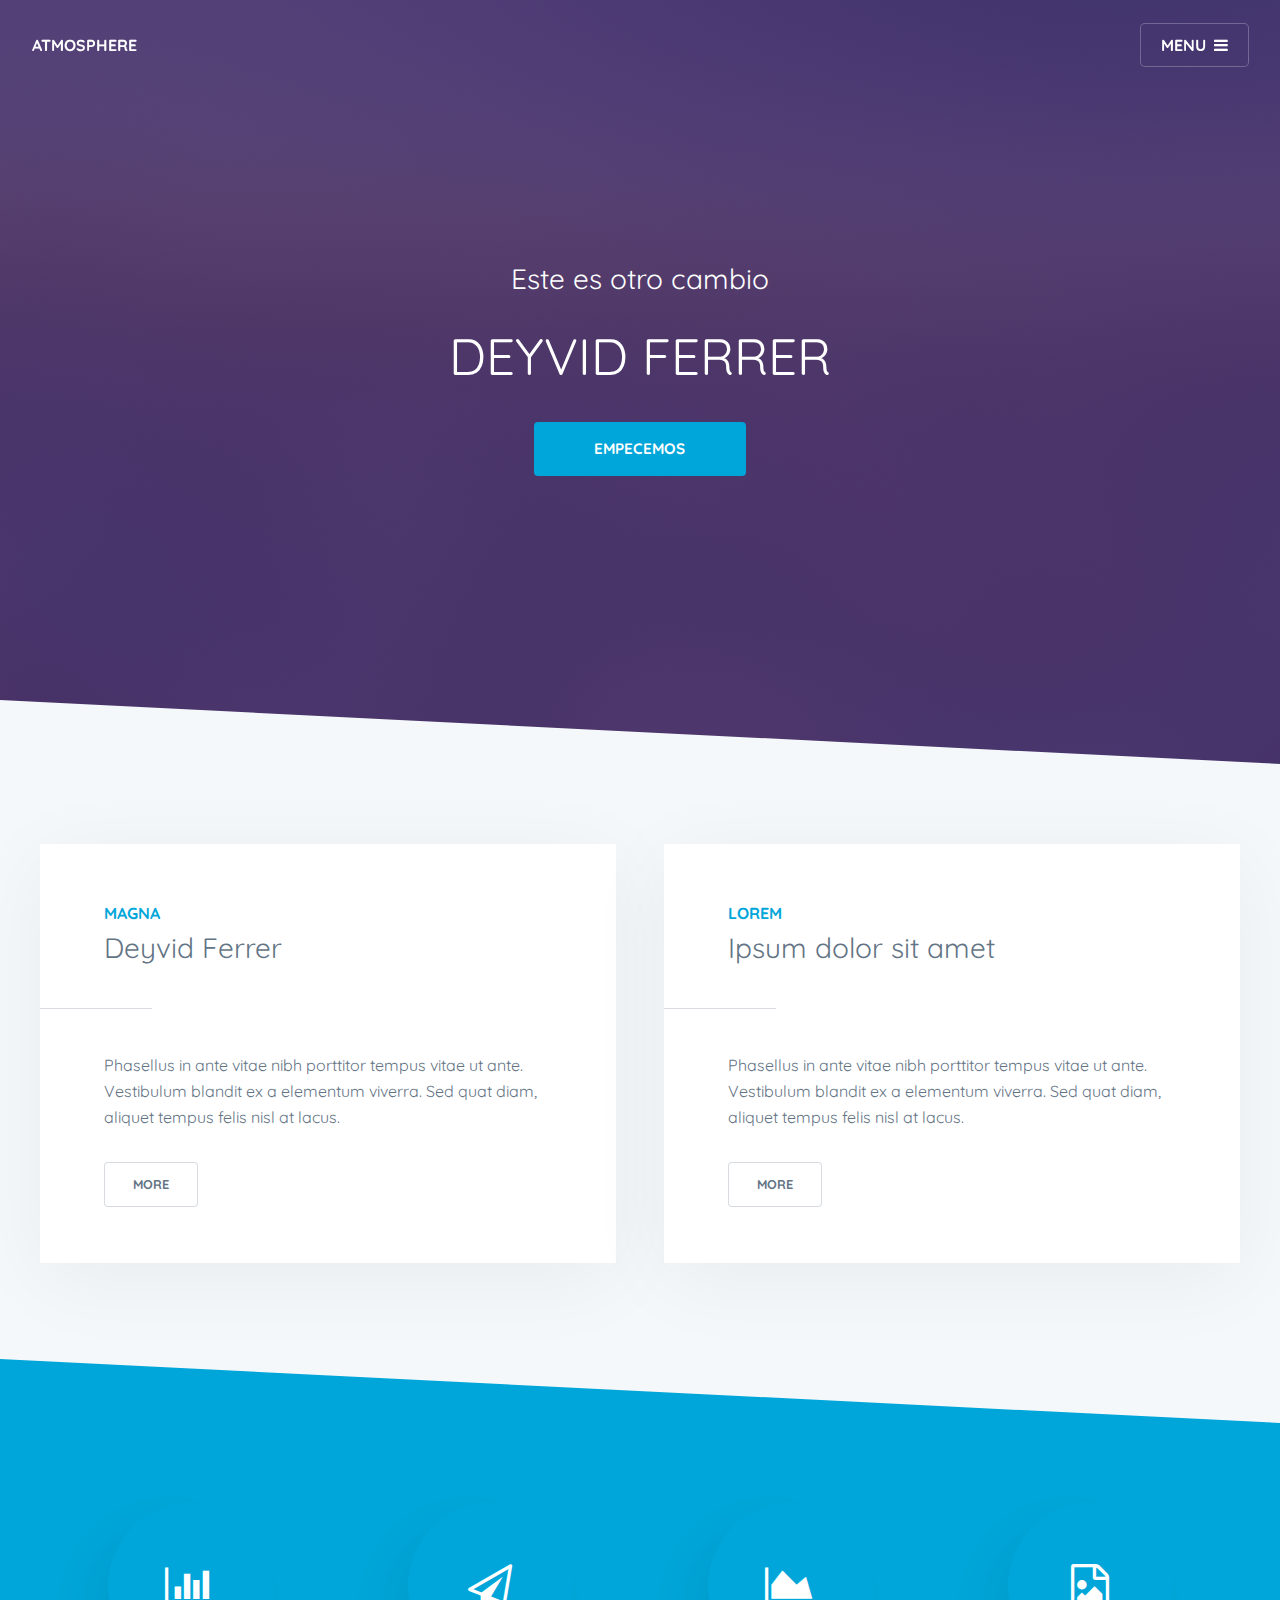
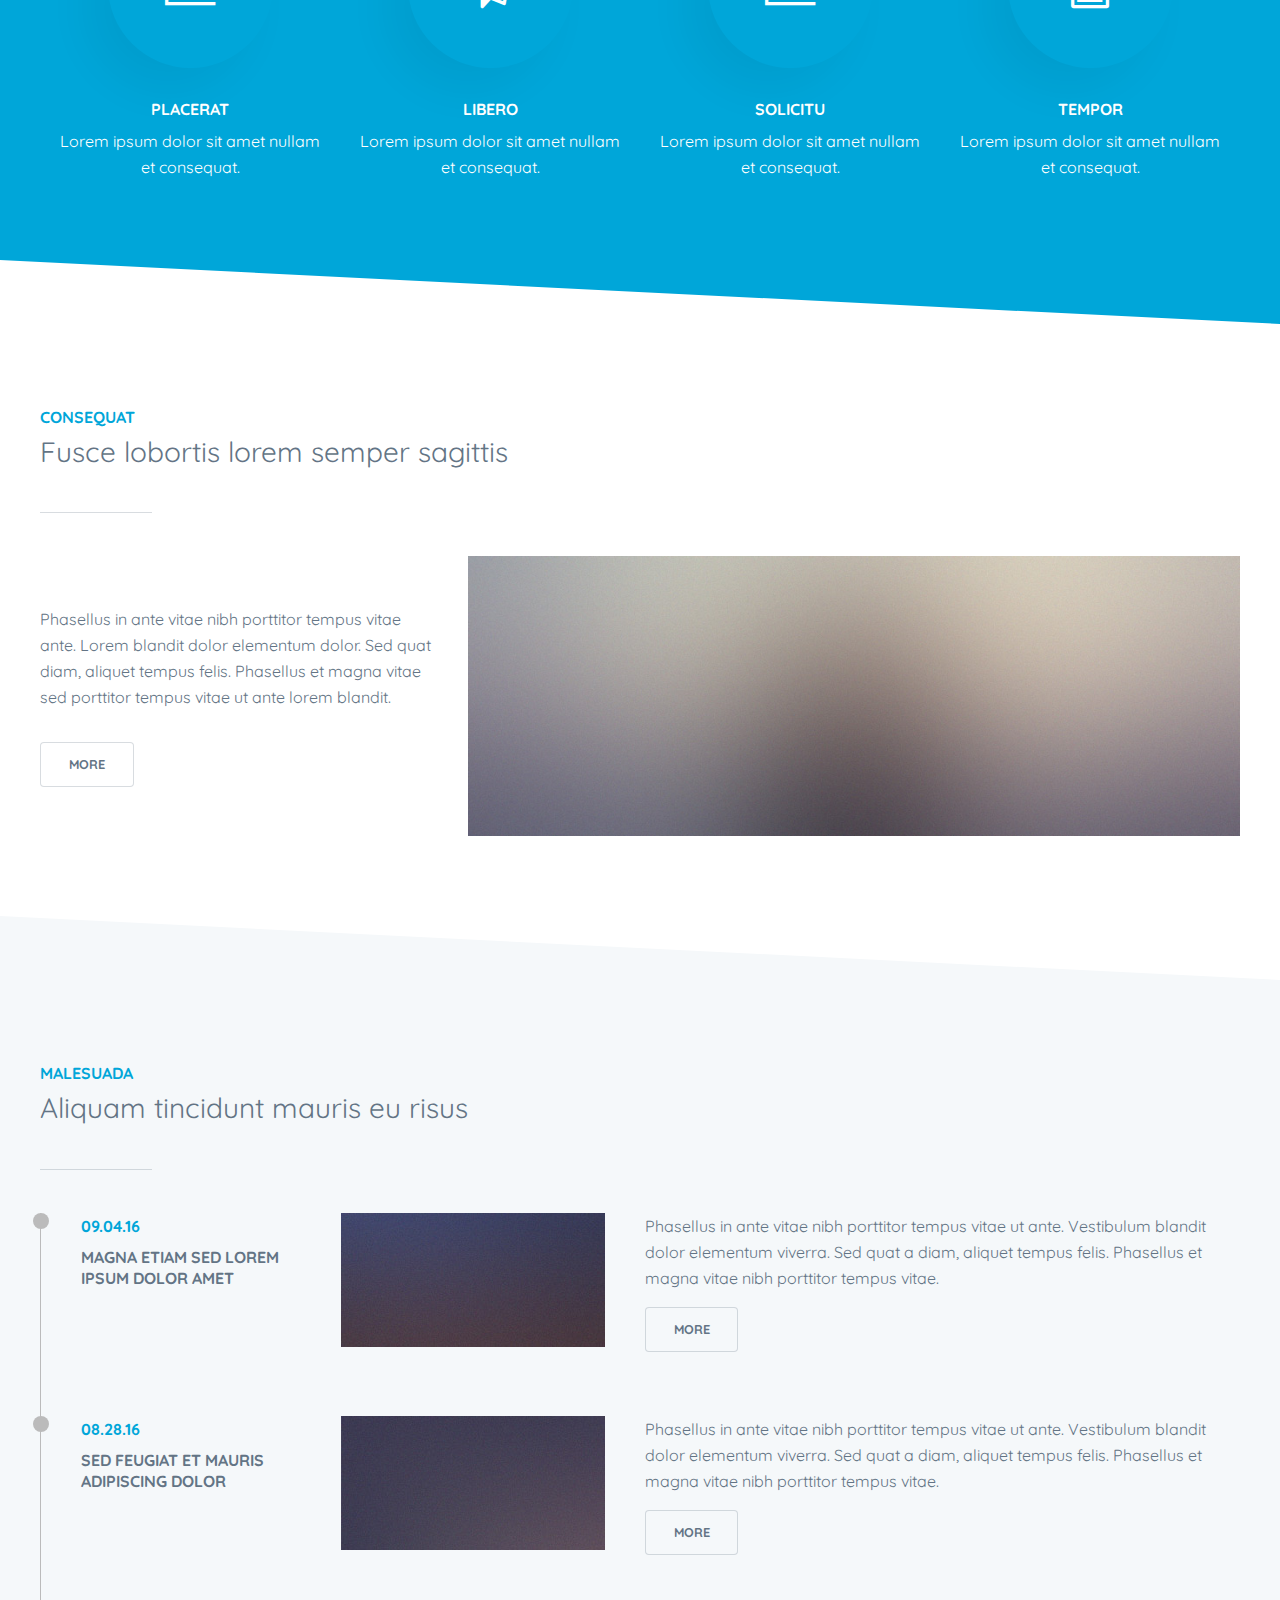
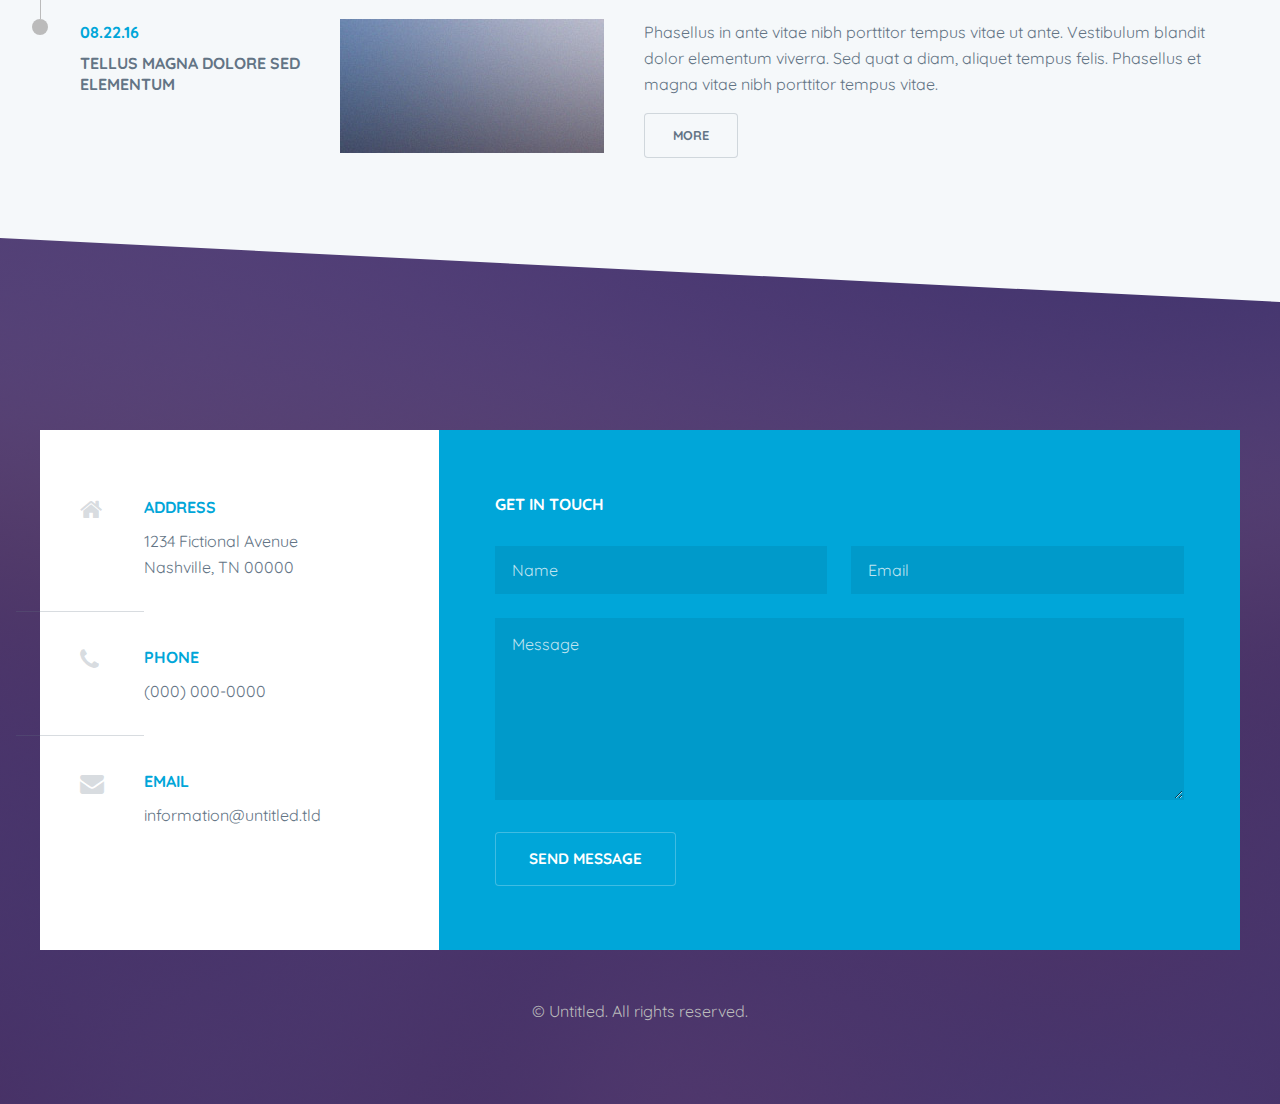
==== index.html @ 9d2b9083 "cambios en el index, en el banner principal" ====
<!DOCTYPE HTML>
<!--
	Atmosphere by Pixelarity
	pixelarity.com | hello@pixelarity.com
	License: pixelarity.com/license
-->
<html>
	<head>
		<title>Untitled</title>
		<meta charset="utf-8" />
		<meta name="viewport" content="width=device-width, initial-scale=1, user-scalable=no" />
		<link rel="stylesheet" href="assets/css/main.css" />
	</head>
	<body class="is-preload">

		<!-- Page wrapper -->
			<div id="page-wrapper">

				<!-- Header -->
					<header id="header" class="alt">
						<span class="logo"><a href="index.html">Atmosphere</a> <span></span></span>
						<a href="#menu">Menu</a>
					</header>

				<!-- Nav -->
					<nav id="menu">
						<div class="inner">
							<h2>Menu</h2>
							<ul class="links">
								<li><a href="index.html">Home</a></li>
								<li><a href="generic.html">Generic</a></li>
								<li><a href="elements.html">Elements</a></li>
								<li><a href="#">Log In</a></li>
								<li><a href="#">Sign Up</a></li>
							</ul>
							<a class="close">Close</a>
						</div>
					</nav>

				<!-- Banner -->
					<section id="banner">
						<div class="inner">
							<p>Este es otro cambio</p>
							<h1>Deyvid FERRER</h1>
							<ul class="actions special">
								<li><a href="#one" class="button large primary scrolly">Empecemos</a></li>
							</ul>
						</div>
					</section>

				<!-- One -->
					<section id="one" class="wrapper style2">
						<div class="inner">
							<section class="spotlights">
								<article>
									<header class="major">
										<p>Magna</p>
										<h2>Deyvid Ferrer</h2>
									</header>
									<p>Phasellus in ante vitae nibh porttitor tempus vitae ut ante. Vestibulum blandit ex a elementum viverra. Sed quat diam, aliquet tempus felis nisl at lacus.</p>
									<ul class="actions">
										<li><a href="#" class="button">More</a></li>
									</ul>
								</article>
								<article>
									<header class="major">
										<p>Lorem</p>
										<h2>Ipsum dolor sit amet</h2>
									</header>
									<p>Phasellus in ante vitae nibh porttitor tempus vitae ut ante. Vestibulum blandit ex a elementum viverra. Sed quat diam, aliquet tempus felis nisl at lacus.</p>
									<ul class="actions">
										<li><a href="#" class="button">More</a></li>
									</ul>
								</article>
							</section>
						</div>
					</section>

				<!-- Two -->
					<section id="two" class="wrapper style1 special">
						<div class="inner">
							<ul class="features">
								<li>
									<span class="icon major fa-bar-chart"></span>
									<h4>Placerat</h4>
									<p>Lorem ipsum dolor sit amet nullam et consequat.</p>
								</li>
								<li>
									<span class="icon major fa-paper-plane-o"></span>
									<h4>Libero</h4>
									<p>Lorem ipsum dolor sit amet nullam et consequat.</p>
								</li>
								<li>
									<span class="icon major fa-area-chart"></span>
									<h4>Solicitu</h4>
									<p>Lorem ipsum dolor sit amet nullam et consequat.</p>
								</li>
								<li>
									<span class="icon major fa-file-image-o"></span>
									<h4>Tempor</h4>
									<p>Lorem ipsum dolor sit amet nullam et consequat.</p>
								</li>
							</ul>
						</div>
					</section>

				<!-- Three -->
					<section id="three" class="wrapper">
						<div class="inner">
							<header class="major alt">
								<p>Consequat</p>
								<h2>Fusce lobortis lorem semper sagittis</h2>
							</header>
							<section class="posts">
								<article>
									<span class="image"><img src="images/pic01.jpg" alt=""></span>
									<div class="content">
										<p>Phasellus in ante vitae nibh porttitor tempus vitae ante. Lorem blandit dolor elementum dolor. Sed quat diam, aliquet tempus felis. Phasellus et magna vitae sed porttitor tempus vitae ut ante lorem blandit.</p>
										<ul class="actions">
											<li><a href="#" class="button">More</a></li>
										</ul>
									</div>
								</article>
							</section>
						</div>
					</section>

				<!-- Four -->
					<section id="four" class="wrapper style2 alt">
						<div class="inner">
							<header class="major">
								<p>Malesuada</p>
								<h2>Aliquam tincidunt mauris eu risus</h2>
							</header>
							<section class="timeline">
								<section>
									<header>
										<p>09.04.16</p>
										<h4>Magna etiam sed lorem ipsum dolor amet</h4>
									</header>
									<span class="image"><img src="images/pic02.jpg" alt=""></span>
									<div class="content">
										<p>Phasellus in ante vitae nibh porttitor tempus vitae ut ante. Vestibulum blandit dolor elementum viverra. Sed quat a diam, aliquet tempus felis. Phasellus et magna vitae nibh porttitor tempus vitae.</p>
										<ul class="actions">
											<li><a href="#" class="button">More</a></li>
										</ul>
									</div>
								</section>
								<section>
									<header>
										<p>08.28.16</p>
										<h4>Sed feugiat et mauris adipiscing dolor</h4>
									</header>
									<span class="image"><img src="images/pic03.jpg" alt=""></span>
									<div class="content">
										<p>Phasellus in ante vitae nibh porttitor tempus vitae ut ante. Vestibulum blandit dolor elementum viverra. Sed quat a diam, aliquet tempus felis. Phasellus et magna vitae nibh porttitor tempus vitae.</p>
										<ul class="actions">
											<li><a href="#" class="button">More</a></li>
										</ul>
									</div>
								</section>
								<section>
									<header>
										<p>08.22.16</p>
										<h4>Tellus magna dolore sed elementum</h4>
									</header>
									<span class="image"><img src="images/pic04.jpg" alt=""></span>
									<div class="content">
										<p>Phasellus in ante vitae nibh porttitor tempus vitae ut ante. Vestibulum blandit dolor elementum viverra. Sed quat a diam, aliquet tempus felis. Phasellus et magna vitae nibh porttitor tempus vitae.</p>
										<ul class="actions">
											<li><a href="#" class="button">More</a></li>
										</ul>
									</div>
								</section>
							</section>
						</div>
					</section>

				<!-- Footer -->
					<footer id="footer">
						<div class="inner">
							<ul class="contact">
								<li class="icon fa-home">
									<strong>Address</strong>
									1234 Fictional Avenue<br>Nashville, TN 00000
								</li>
								<li class="icon fa-phone">
									<strong>Phone</strong>
									(000) 000-0000
								</li>
								<li class="icon fa-envelope">
									<strong>Email</strong>
									information@untitled.tld
								</li>
							</ul>
							<form action="#" method="post">
								<h4>Get in touch</h4>
								<div class="fields">
									<div class="field half">
										<label for="name">Name</label>
										<input name="name" id="name" type="text" placeholder="Name">
									</div>
									<div class="field half">
										<label for="email">Email</label>
										<input name="email" id="email" type="email" placeholder="Email">
									</div>
									<div class="field">
										<label for="message">Message</label>
										<textarea name="message" id="message" rows="6" placeholder="Message"></textarea>
									</div>
								</div>
								<ul class="actions">
									<li><input value="Send Message" class="button large" type="submit"></li>
								</ul>
							</form>
						</div>
						<div class="copyright">
							&copy; Untitled. All rights reserved.
						</div>
					</footer>

			</div>

		<!-- Scripts -->
			<script src="assets/js/jquery.min.js"></script>
			<script src="assets/js/browser.min.js"></script>
			<script src="assets/js/breakpoints.min.js"></script>
			<script src="assets/js/util.js"></script>
			<script src="assets/js/jquery.scrollex.min.js"></script>
			<script src="assets/js/jquery.scrolly.min.js"></script>
			<script src="assets/js/main.js"></script>

	</body>
</html>
---- assets/css/main.css ----
@import url(font-awesome.min.css);
@import url("https://fonts.googleapis.com/css?family=Quicksand:400,700");

/*
	Atmosphere by Pixelarity
	pixelarity.com | hello@pixelarity.com
	License: pixelarity.com/license
*/

html, body, div, span, applet, object,
iframe, h1, h2, h3, h4, h5, h6, p, blockquote,
pre, a, abbr, acronym, address, big, cite,
code, del, dfn, em, img, ins, kbd, q, s, samp,
small, strike, strong, sub, sup, tt, var, b,
u, i, center, dl, dt, dd, ol, ul, li, fieldset,
form, label, legend, table, caption, tbody,
tfoot, thead, tr, th, td, article, aside,
canvas, details, embed, figure, figcaption,
footer, header, hgroup, menu, nav, output, ruby,
section, summary, time, mark, audio, video {
	margin: 0;
	padding: 0;
	border: 0;
	font-size: 100%;
	font: inherit;
	vertical-align: baseline;}

article, aside, details, figcaption, figure,
footer, header, hgroup, menu, nav, section {
	display: block;}

body {
	line-height: 1;
}

ol, ul {
	list-style: none;
}

blockquote, q {
	quotes: none;
}

	blockquote:before, blockquote:after, q:before, q:after {
		content: '';
		content: none;
	}

table {
	border-collapse: collapse;
	border-spacing: 0;
}

body {
	-webkit-text-size-adjust: none;
}

mark {
	background-color: transparent;
	color: inherit;
}

input::-moz-focus-inner {
	border: 0;
	padding: 0;
}

input, select, textarea {
	-moz-appearance: none;
	-webkit-appearance: none;
	-ms-appearance: none;
	appearance: none;
}

/* Basic */

	@-ms-viewport {
		width: device-width;
	}

	body {
		-ms-overflow-style: scrollbar;
	}

	@media screen and (max-width: 480px) {

		html, body {
			min-width: 320px;
		}

	}

	html {
		box-sizing: border-box;
	}

	*, *:before, *:after {
		box-sizing: inherit;
	}

	body {
		background: #fff;
	}

		body.is-preload *, body.is-preload *:before, body.is-preload *:after {
			-moz-animation: none !important;
			-webkit-animation: none !important;
			-ms-animation: none !important;
			animation: none !important;
			-moz-transition: none !important;
			-webkit-transition: none !important;
			-ms-transition: none !important;
			transition: none !important;
		}

/* Type */

	body {
		background-color: #fff;
		color: #637485;
	}

	body, input, select, textarea {
		font-family: "Quicksand", Helvetica, sans-serif;
		font-size: 14pt;
		font-weight: 400;
		line-height: 1.625;
	}

		@media screen and (max-width: 1680px) {

			body, input, select, textarea {
				font-size: 12pt;
			}

		}

		@media screen and (max-width: 1280px) {

			body, input, select, textarea {
				font-size: 12pt;
			}

		}

		@media screen and (max-width: 980px) {

			body, input, select, textarea {
				font-size: 12pt;
			}

		}

		@media screen and (max-width: 736px) {

			body, input, select, textarea {
				font-size: 12pt;
			}

		}

		@media screen and (max-width: 480px) {

			body, input, select, textarea {
				font-size: 12pt;
			}

		}

		@media screen and (max-width: 360px) {

			body, input, select, textarea {
				font-size: 11pt;
			}

		}

	a {
		text-decoration: underline;
	}

		a:hover {
			text-decoration: none;
		}

	strong, b {
		font-weight: 700;
	}

	em, i {
		font-style: italic;
	}

	p {
		margin: 0 0 2em 0;
	}

	h1, h2, h3, h4, h5, h6 {
		line-height: 1.3;
		margin: 0 0 1em 0;
	}

		h1 a, h2 a, h3 a, h4 a, h5 a, h6 a {
			color: inherit;
			text-decoration: none;
		}

	h1 {
		font-size: 2em;
	}

	h2 {
		font-size: 1.75em;
	}

	h3 {
		font-size: 1.35em;
	}

	h4 {
		font-size: 1em;
	}

	h5 {
		font-size: 0.9em;
	}

	h6 {
		font-size: 0.7em;
	}

	sub {
		font-size: 0.8em;
		position: relative;
		top: 0.5em;
	}

	sup {
		font-size: 0.8em;
		position: relative;
		top: -0.5em;
	}

	blockquote {
		border-left: solid 4px;
		font-style: italic;
		margin: 0 0 2em 0;
		padding: 0.5em 0 0.5em 2em;
	}

	code {
		border-radius: 4px;
		border: solid 1px;
		font-family: "Courier New", monospace;
		font-size: 0.9em;
		margin: 0 0.25em;
		padding: 0.25em 0.65em;
	}

	pre {
		-webkit-overflow-scrolling: touch;
		font-family: "Courier New", monospace;
		font-size: 0.9em;
		margin: 0 0 2em 0;
	}

		pre code {
			display: block;
			line-height: 1.75;
			padding: 1em 1.5em;
			overflow-x: auto;
		}

	hr {
		border: 0;
		border-bottom: solid 1px;
		margin: 2em 0;
	}

		hr.major {
			margin: 3em 0;
		}

	.align-left {
		text-align: left;
	}

	.align-center {
		text-align: center;
	}

	.align-right {
		text-align: right;
	}

	@media screen and (max-width: 736px) {

		h1 {
			font-size: 1.75em;
		}

		h2 {
			font-size: 1.5em;
		}

		h3 {
			font-size: 1.25em;
		}

	}

	input, select, textarea {
		color: #637485;
	}

	a {
		color: #00a6d9;
	}

	strong, b {
		color: #637485;
	}

	h1, h2, h3, h4, h5, h6 {
		color: #637485;
	}

	blockquote {
		border-left-color: rgba(99, 116, 133, 0.25);
	}

	code {
		background: rgba(99, 116, 133, 0.075);
		border-color: rgba(99, 116, 133, 0.25);
	}

	hr {
		border-bottom-color: rgba(99, 116, 133, 0.25);
	}

/* Row */

	.row {
		display: flex;
		flex-wrap: wrap;
		box-sizing: border-box;
		align-items: stretch;
	}

		.row > * {
			box-sizing: border-box;
		}

		.row.gtr-uniform > * > :last-child {
			margin-bottom: 0;
		}

		.row.aln-left {
			justify-content: flex-start;
		}

		.row.aln-center {
			justify-content: center;
		}

		.row.aln-right {
			justify-content: flex-end;
		}

		.row.aln-top {
			align-items: flex-start;
		}

		.row.aln-middle {
			align-items: center;
		}

		.row.aln-bottom {
			align-items: flex-end;
		}

		.row > .imp {
			order: -1;
		}

		.row > .col-1 {
			width: 8.3333333333%;
		}

		.row > .off-1 {
			margin-left: 8.3333333333%;
		}

		.row > .col-2 {
			width: 16.6666666667%;
		}

		.row > .off-2 {
			margin-left: 16.6666666667%;
		}

		.row > .col-3 {
			width: 25%;
		}

		.row > .off-3 {
			margin-left: 25%;
		}

		.row > .col-4 {
			width: 33.3333333333%;
		}

		.row > .off-4 {
			margin-left: 33.3333333333%;
		}

		.row > .col-5 {
			width: 41.6666666667%;
		}

		.row > .off-5 {
			margin-left: 41.6666666667%;
		}

		.row > .col-6 {
			width: 50%;
		}

		.row > .off-6 {
			margin-left: 50%;
		}

		.row > .col-7 {
			width: 58.3333333333%;
		}

		.row > .off-7 {
			margin-left: 58.3333333333%;
		}

		.row > .col-8 {
			width: 66.6666666667%;
		}

		.row > .off-8 {
			margin-left: 66.6666666667%;
		}

		.row > .col-9 {
			width: 75%;
		}

		.row > .off-9 {
			margin-left: 75%;
		}

		.row > .col-10 {
			width: 83.3333333333%;
		}

		.row > .off-10 {
			margin-left: 83.3333333333%;
		}

		.row > .col-11 {
			width: 91.6666666667%;
		}

		.row > .off-11 {
			margin-left: 91.6666666667%;
		}

		.row > .col-12 {
			width: 100%;
		}

		.row > .off-12 {
			margin-left: 100%;
		}

		.row.gtr-0 {
			margin-top: 0;
			margin-left: 0em;
		}

			.row.gtr-0 > * {
				padding: 0 0 0 0em;
			}

			.row.gtr-0.gtr-uniform {
				margin-top: 0em;
			}

				.row.gtr-0.gtr-uniform > * {
					padding-top: 0em;
				}

		.row.gtr-25 {
			margin-top: 0;
			margin-left: -0.5em;
		}

			.row.gtr-25 > * {
				padding: 0 0 0 0.5em;
			}

			.row.gtr-25.gtr-uniform {
				margin-top: -0.5em;
			}

				.row.gtr-25.gtr-uniform > * {
					padding-top: 0.5em;
				}

		.row.gtr-50 {
			margin-top: 0;
			margin-left: -1em;
		}

			.row.gtr-50 > * {
				padding: 0 0 0 1em;
			}

			.row.gtr-50.gtr-uniform {
				margin-top: -1em;
			}

				.row.gtr-50.gtr-uniform > * {
					padding-top: 1em;
				}

		.row {
			margin-top: 0;
			margin-left: -2em;
		}

			.row > * {
				padding: 0 0 0 2em;
			}

			.row.gtr-uniform {
				margin-top: -2em;
			}

				.row.gtr-uniform > * {
					padding-top: 2em;
				}

		.row.gtr-150 {
			margin-top: 0;
			margin-left: -3em;
		}

			.row.gtr-150 > * {
				padding: 0 0 0 3em;
			}

			.row.gtr-150.gtr-uniform {
				margin-top: -3em;
			}

				.row.gtr-150.gtr-uniform > * {
					padding-top: 3em;
				}

		.row.gtr-200 {
			margin-top: 0;
			margin-left: -4em;
		}

			.row.gtr-200 > * {
				padding: 0 0 0 4em;
			}

			.row.gtr-200.gtr-uniform {
				margin-top: -4em;
			}

				.row.gtr-200.gtr-uniform > * {
					padding-top: 4em;
				}

		@media screen and (max-width: 1680px) {

			.row {
				display: flex;
				flex-wrap: wrap;
				box-sizing: border-box;
				align-items: stretch;
			}

				.row > * {
					box-sizing: border-box;
				}

				.row.gtr-uniform > * > :last-child {
					margin-bottom: 0;
				}

				.row.aln-left {
					justify-content: flex-start;
				}

				.row.aln-center {
					justify-content: center;
				}

				.row.aln-right {
					justify-content: flex-end;
				}

				.row.aln-top {
					align-items: flex-start;
				}

				.row.aln-middle {
					align-items: center;
				}

				.row.aln-bottom {
					align-items: flex-end;
				}

				.row > .imp-xlarge {
					order: -1;
				}

				.row > .col-1-xlarge {
					width: 8.3333333333%;
				}

				.row > .off-1-xlarge {
					margin-left: 8.3333333333%;
				}

				.row > .col-2-xlarge {
					width: 16.6666666667%;
				}

				.row > .off-2-xlarge {
					margin-left: 16.6666666667%;
				}

				.row > .col-3-xlarge {
					width: 25%;
				}

				.row > .off-3-xlarge {
					margin-left: 25%;
				}

				.row > .col-4-xlarge {
					width: 33.3333333333%;
				}

				.row > .off-4-xlarge {
					margin-left: 33.3333333333%;
				}

				.row > .col-5-xlarge {
					width: 41.6666666667%;
				}

				.row > .off-5-xlarge {
					margin-left: 41.6666666667%;
				}

				.row > .col-6-xlarge {
					width: 50%;
				}

				.row > .off-6-xlarge {
					margin-left: 50%;
				}

				.row > .col-7-xlarge {
					width: 58.3333333333%;
				}

				.row > .off-7-xlarge {
					margin-left: 58.3333333333%;
				}

				.row > .col-8-xlarge {
					width: 66.6666666667%;
				}

				.row > .off-8-xlarge {
					margin-left: 66.6666666667%;
				}

				.row > .col-9-xlarge {
					width: 75%;
				}

				.row > .off-9-xlarge {
					margin-left: 75%;
				}

				.row > .col-10-xlarge {
					width: 83.3333333333%;
				}

				.row > .off-10-xlarge {
					margin-left: 83.3333333333%;
				}

				.row > .col-11-xlarge {
					width: 91.6666666667%;
				}

				.row > .off-11-xlarge {
					margin-left: 91.6666666667%;
				}

				.row > .col-12-xlarge {
					width: 100%;
				}

				.row > .off-12-xlarge {
					margin-left: 100%;
				}

				.row.gtr-0 {
					margin-top: 0;
					margin-left: 0em;
				}

					.row.gtr-0 > * {
						padding: 0 0 0 0em;
					}

					.row.gtr-0.gtr-uniform {
						margin-top: 0em;
					}

						.row.gtr-0.gtr-uniform > * {
							padding-top: 0em;
						}

				.row.gtr-25 {
					margin-top: 0;
					margin-left: -0.5em;
				}

					.row.gtr-25 > * {
						padding: 0 0 0 0.5em;
					}

					.row.gtr-25.gtr-uniform {
						margin-top: -0.5em;
					}

						.row.gtr-25.gtr-uniform > * {
							padding-top: 0.5em;
						}

				.row.gtr-50 {
					margin-top: 0;
					margin-left: -1em;
				}

					.row.gtr-50 > * {
						padding: 0 0 0 1em;
					}

					.row.gtr-50.gtr-uniform {
						margin-top: -1em;
					}

						.row.gtr-50.gtr-uniform > * {
							padding-top: 1em;
						}

				.row {
					margin-top: 0;
					margin-left: -2em;
				}

					.row > * {
						padding: 0 0 0 2em;
					}

					.row.gtr-uniform {
						margin-top: -2em;
					}

						.row.gtr-uniform > * {
							padding-top: 2em;
						}

				.row.gtr-150 {
					margin-top: 0;
					margin-left: -3em;
				}

					.row.gtr-150 > * {
						padding: 0 0 0 3em;
					}

					.row.gtr-150.gtr-uniform {
						margin-top: -3em;
					}

						.row.gtr-150.gtr-uniform > * {
							padding-top: 3em;
						}

				.row.gtr-200 {
					margin-top: 0;
					margin-left: -4em;
				}

					.row.gtr-200 > * {
						padding: 0 0 0 4em;
					}

					.row.gtr-200.gtr-uniform {
						margin-top: -4em;
					}

						.row.gtr-200.gtr-uniform > * {
							padding-top: 4em;
						}

		}

		@media screen and (max-width: 1280px) {

			.row {
				display: flex;
				flex-wrap: wrap;
				box-sizing: border-box;
				align-items: stretch;
			}

				.row > * {
					box-sizing: border-box;
				}

				.row.gtr-uniform > * > :last-child {
					margin-bottom: 0;
				}

				.row.aln-left {
					justify-content: flex-start;
				}

				.row.aln-center {
					justify-content: center;
				}

				.row.aln-right {
					justify-content: flex-end;
				}

				.row.aln-top {
					align-items: flex-start;
				}

				.row.aln-middle {
					align-items: center;
				}

				.row.aln-bottom {
					align-items: flex-end;
				}

				.row > .imp-large {
					order: -1;
				}

				.row > .col-1-large {
					width: 8.3333333333%;
				}

				.row > .off-1-large {
					margin-left: 8.3333333333%;
				}

				.row > .col-2-large {
					width: 16.6666666667%;
				}

				.row > .off-2-large {
					margin-left: 16.6666666667%;
				}

				.row > .col-3-large {
					width: 25%;
				}

				.row > .off-3-large {
					margin-left: 25%;
				}

				.row > .col-4-large {
					width: 33.3333333333%;
				}

				.row > .off-4-large {
					margin-left: 33.3333333333%;
				}

				.row > .col-5-large {
					width: 41.6666666667%;
				}

				.row > .off-5-large {
					margin-left: 41.6666666667%;
				}

				.row > .col-6-large {
					width: 50%;
				}

				.row > .off-6-large {
					margin-left: 50%;
				}

				.row > .col-7-large {
					width: 58.3333333333%;
				}

				.row > .off-7-large {
					margin-left: 58.3333333333%;
				}

				.row > .col-8-large {
					width: 66.6666666667%;
				}

				.row > .off-8-large {
					margin-left: 66.6666666667%;
				}

				.row > .col-9-large {
					width: 75%;
				}

				.row > .off-9-large {
					margin-left: 75%;
				}

				.row > .col-10-large {
					width: 83.3333333333%;
				}

				.row > .off-10-large {
					margin-left: 83.3333333333%;
				}

				.row > .col-11-large {
					width: 91.6666666667%;
				}

				.row > .off-11-large {
					margin-left: 91.6666666667%;
				}

				.row > .col-12-large {
					width: 100%;
				}

				.row > .off-12-large {
					margin-left: 100%;
				}

				.row.gtr-0 {
					margin-top: 0;
					margin-left: 0em;
				}

					.row.gtr-0 > * {
						padding: 0 0 0 0em;
					}

					.row.gtr-0.gtr-uniform {
						margin-top: 0em;
					}

						.row.gtr-0.gtr-uniform > * {
							padding-top: 0em;
						}

				.row.gtr-25 {
					margin-top: 0;
					margin-left: -0.375em;
				}

					.row.gtr-25 > * {
						padding: 0 0 0 0.375em;
					}

					.row.gtr-25.gtr-uniform {
						margin-top: -0.375em;
					}

						.row.gtr-25.gtr-uniform > * {
							padding-top: 0.375em;
						}

				.row.gtr-50 {
					margin-top: 0;
					margin-left: -0.75em;
				}

					.row.gtr-50 > * {
						padding: 0 0 0 0.75em;
					}

					.row.gtr-50.gtr-uniform {
						margin-top: -0.75em;
					}

						.row.gtr-50.gtr-uniform > * {
							padding-top: 0.75em;
						}

				.row {
					margin-top: 0;
					margin-left: -1.5em;
				}

					.row > * {
						padding: 0 0 0 1.5em;
					}

					.row.gtr-uniform {
						margin-top: -1.5em;
					}

						.row.gtr-uniform > * {
							padding-top: 1.5em;
						}

				.row.gtr-150 {
					margin-top: 0;
					margin-left: -2.25em;
				}

					.row.gtr-150 > * {
						padding: 0 0 0 2.25em;
					}

					.row.gtr-150.gtr-uniform {
						margin-top: -2.25em;
					}

						.row.gtr-150.gtr-uniform > * {
							padding-top: 2.25em;
						}

				.row.gtr-200 {
					margin-top: 0;
					margin-left: -3em;
				}

					.row.gtr-200 > * {
						padding: 0 0 0 3em;
					}

					.row.gtr-200.gtr-uniform {
						margin-top: -3em;
					}

						.row.gtr-200.gtr-uniform > * {
							padding-top: 3em;
						}

		}

		@media screen and (max-width: 980px) {

			.row {
				display: flex;
				flex-wrap: wrap;
				box-sizing: border-box;
				align-items: stretch;
			}

				.row > * {
					box-sizing: border-box;
				}

				.row.gtr-uniform > * > :last-child {
					margin-bottom: 0;
				}

				.row.aln-left {
					justify-content: flex-start;
				}

				.row.aln-center {
					justify-content: center;
				}

				.row.aln-right {
					justify-content: flex-end;
				}

				.row.aln-top {
					align-items: flex-start;
				}

				.row.aln-middle {
					align-items: center;
				}

				.row.aln-bottom {
					align-items: flex-end;
				}

				.row > .imp-medium {
					order: -1;
				}

				.row > .col-1-medium {
					width: 8.3333333333%;
				}

				.row > .off-1-medium {
					margin-left: 8.3333333333%;
				}

				.row > .col-2-medium {
					width: 16.6666666667%;
				}

				.row > .off-2-medium {
					margin-left: 16.6666666667%;
				}

				.row > .col-3-medium {
					width: 25%;
				}

				.row > .off-3-medium {
					margin-left: 25%;
				}

				.row > .col-4-medium {
					width: 33.3333333333%;
				}

				.row > .off-4-medium {
					margin-left: 33.3333333333%;
				}

				.row > .col-5-medium {
					width: 41.6666666667%;
				}

				.row > .off-5-medium {
					margin-left: 41.6666666667%;
				}

				.row > .col-6-medium {
					width: 50%;
				}

				.row > .off-6-medium {
					margin-left: 50%;
				}

				.row > .col-7-medium {
					width: 58.3333333333%;
				}

				.row > .off-7-medium {
					margin-left: 58.3333333333%;
				}

				.row > .col-8-medium {
					width: 66.6666666667%;
				}

				.row > .off-8-medium {
					margin-left: 66.6666666667%;
				}

				.row > .col-9-medium {
					width: 75%;
				}

				.row > .off-9-medium {
					margin-left: 75%;
				}

				.row > .col-10-medium {
					width: 83.3333333333%;
				}

				.row > .off-10-medium {
					margin-left: 83.3333333333%;
				}

				.row > .col-11-medium {
					width: 91.6666666667%;
				}

				.row > .off-11-medium {
					margin-left: 91.6666666667%;
				}

				.row > .col-12-medium {
					width: 100%;
				}

				.row > .off-12-medium {
					margin-left: 100%;
				}

				.row.gtr-0 {
					margin-top: 0;
					margin-left: 0em;
				}

					.row.gtr-0 > * {
						padding: 0 0 0 0em;
					}

					.row.gtr-0.gtr-uniform {
						margin-top: 0em;
					}

						.row.gtr-0.gtr-uniform > * {
							padding-top: 0em;
						}

				.row.gtr-25 {
					margin-top: 0;
					margin-left: -0.375em;
				}

					.row.gtr-25 > * {
						padding: 0 0 0 0.375em;
					}

					.row.gtr-25.gtr-uniform {
						margin-top: -0.375em;
					}

						.row.gtr-25.gtr-uniform > * {
							padding-top: 0.375em;
						}

				.row.gtr-50 {
					margin-top: 0;
					margin-left: -0.75em;
				}

					.row.gtr-50 > * {
						padding: 0 0 0 0.75em;
					}

					.row.gtr-50.gtr-uniform {
						margin-top: -0.75em;
					}

						.row.gtr-50.gtr-uniform > * {
							padding-top: 0.75em;
						}

				.row {
					margin-top: 0;
					margin-left: -1.5em;
				}

					.row > * {
						padding: 0 0 0 1.5em;
					}

					.row.gtr-uniform {
						margin-top: -1.5em;
					}

						.row.gtr-uniform > * {
							padding-top: 1.5em;
						}

				.row.gtr-150 {
					margin-top: 0;
					margin-left: -2.25em;
				}

					.row.gtr-150 > * {
						padding: 0 0 0 2.25em;
					}

					.row.gtr-150.gtr-uniform {
						margin-top: -2.25em;
					}

						.row.gtr-150.gtr-uniform > * {
							padding-top: 2.25em;
						}

				.row.gtr-200 {
					margin-top: 0;
					margin-left: -3em;
				}

					.row.gtr-200 > * {
						padding: 0 0 0 3em;
					}

					.row.gtr-200.gtr-uniform {
						margin-top: -3em;
					}

						.row.gtr-200.gtr-uniform > * {
							padding-top: 3em;
						}

		}

		@media screen and (max-width: 736px) {

			.row {
				display: flex;
				flex-wrap: wrap;
				box-sizing: border-box;
				align-items: stretch;
			}

				.row > * {
					box-sizing: border-box;
				}

				.row.gtr-uniform > * > :last-child {
					margin-bottom: 0;
				}

				.row.aln-left {
					justify-content: flex-start;
				}

				.row.aln-center {
					justify-content: center;
				}

				.row.aln-right {
					justify-content: flex-end;
				}

				.row.aln-top {
					align-items: flex-start;
				}

				.row.aln-middle {
					align-items: center;
				}

				.row.aln-bottom {
					align-items: flex-end;
				}

				.row > .imp-small {
					order: -1;
				}

				.row > .col-1-small {
					width: 8.3333333333%;
				}

				.row > .off-1-small {
					margin-left: 8.3333333333%;
				}

				.row > .col-2-small {
					width: 16.6666666667%;
				}

				.row > .off-2-small {
					margin-left: 16.6666666667%;
				}

				.row > .col-3-small {
					width: 25%;
				}

				.row > .off-3-small {
					margin-left: 25%;
				}

				.row > .col-4-small {
					width: 33.3333333333%;
				}

				.row > .off-4-small {
					margin-left: 33.3333333333%;
				}

				.row > .col-5-small {
					width: 41.6666666667%;
				}

				.row > .off-5-small {
					margin-left: 41.6666666667%;
				}

				.row > .col-6-small {
					width: 50%;
				}

				.row > .off-6-small {
					margin-left: 50%;
				}

				.row > .col-7-small {
					width: 58.3333333333%;
				}

				.row > .off-7-small {
					margin-left: 58.3333333333%;
				}

				.row > .col-8-small {
					width: 66.6666666667%;
				}

				.row > .off-8-small {
					margin-left: 66.6666666667%;
				}

				.row > .col-9-small {
					width: 75%;
				}

				.row > .off-9-small {
					margin-left: 75%;
				}

				.row > .col-10-small {
					width: 83.3333333333%;
				}

				.row > .off-10-small {
					margin-left: 83.3333333333%;
				}

				.row > .col-11-small {
					width: 91.6666666667%;
				}

				.row > .off-11-small {
					margin-left: 91.6666666667%;
				}

				.row > .col-12-small {
					width: 100%;
				}

				.row > .off-12-small {
					margin-left: 100%;
				}

				.row.gtr-0 {
					margin-top: 0;
					margin-left: 0em;
				}

					.row.gtr-0 > * {
						padding: 0 0 0 0em;
					}

					.row.gtr-0.gtr-uniform {
						margin-top: 0em;
					}

						.row.gtr-0.gtr-uniform > * {
							padding-top: 0em;
						}

				.row.gtr-25 {
					margin-top: 0;
					margin-left: -0.3125em;
				}

					.row.gtr-25 > * {
						padding: 0 0 0 0.3125em;
					}

					.row.gtr-25.gtr-uniform {
						margin-top: -0.3125em;
					}

						.row.gtr-25.gtr-uniform > * {
							padding-top: 0.3125em;
						}

				.row.gtr-50 {
					margin-top: 0;
					margin-left: -0.625em;
				}

					.row.gtr-50 > * {
						padding: 0 0 0 0.625em;
					}

					.row.gtr-50.gtr-uniform {
						margin-top: -0.625em;
					}

						.row.gtr-50.gtr-uniform > * {
							padding-top: 0.625em;
						}

				.row {
					margin-top: 0;
					margin-left: -1.25em;
				}

					.row > * {
						padding: 0 0 0 1.25em;
					}

					.row.gtr-uniform {
						margin-top: -1.25em;
					}

						.row.gtr-uniform > * {
							padding-top: 1.25em;
						}

				.row.gtr-150 {
					margin-top: 0;
					margin-left: -1.875em;
				}

					.row.gtr-150 > * {
						padding: 0 0 0 1.875em;
					}

					.row.gtr-150.gtr-uniform {
						margin-top: -1.875em;
					}

						.row.gtr-150.gtr-uniform > * {
							padding-top: 1.875em;
						}

				.row.gtr-200 {
					margin-top: 0;
					margin-left: -2.5em;
				}

					.row.gtr-200 > * {
						padding: 0 0 0 2.5em;
					}

					.row.gtr-200.gtr-uniform {
						margin-top: -2.5em;
					}

						.row.gtr-200.gtr-uniform > * {
							padding-top: 2.5em;
						}

		}

		@media screen and (max-width: 480px) {

			.row {
				display: flex;
				flex-wrap: wrap;
				box-sizing: border-box;
				align-items: stretch;
			}

				.row > * {
					box-sizing: border-box;
				}

				.row.gtr-uniform > * > :last-child {
					margin-bottom: 0;
				}

				.row.aln-left {
					justify-content: flex-start;
				}

				.row.aln-center {
					justify-content: center;
				}

				.row.aln-right {
					justify-content: flex-end;
				}

				.row.aln-top {
					align-items: flex-start;
				}

				.row.aln-middle {
					align-items: center;
				}

				.row.aln-bottom {
					align-items: flex-end;
				}

				.row > .imp-xsmall {
					order: -1;
				}

				.row > .col-1-xsmall {
					width: 8.3333333333%;
				}

				.row > .off-1-xsmall {
					margin-left: 8.3333333333%;
				}

				.row > .col-2-xsmall {
					width: 16.6666666667%;
				}

				.row > .off-2-xsmall {
					margin-left: 16.6666666667%;
				}

				.row > .col-3-xsmall {
					width: 25%;
				}

				.row > .off-3-xsmall {
					margin-left: 25%;
				}

				.row > .col-4-xsmall {
					width: 33.3333333333%;
				}

				.row > .off-4-xsmall {
					margin-left: 33.3333333333%;
				}

				.row > .col-5-xsmall {
					width: 41.6666666667%;
				}

				.row > .off-5-xsmall {
					margin-left: 41.6666666667%;
				}

				.row > .col-6-xsmall {
					width: 50%;
				}

				.row > .off-6-xsmall {
					margin-left: 50%;
				}

				.row > .col-7-xsmall {
					width: 58.3333333333%;
				}

				.row > .off-7-xsmall {
					margin-left: 58.3333333333%;
				}

				.row > .col-8-xsmall {
					width: 66.6666666667%;
				}

				.row > .off-8-xsmall {
					margin-left: 66.6666666667%;
				}

				.row > .col-9-xsmall {
					width: 75%;
				}

				.row > .off-9-xsmall {
					margin-left: 75%;
				}

				.row > .col-10-xsmall {
					width: 83.3333333333%;
				}

				.row > .off-10-xsmall {
					margin-left: 83.3333333333%;
				}

				.row > .col-11-xsmall {
					width: 91.6666666667%;
				}

				.row > .off-11-xsmall {
					margin-left: 91.6666666667%;
				}

				.row > .col-12-xsmall {
					width: 100%;
				}

				.row > .off-12-xsmall {
					margin-left: 100%;
				}

				.row.gtr-0 {
					margin-top: 0;
					margin-left: 0em;
				}

					.row.gtr-0 > * {
						padding: 0 0 0 0em;
					}

					.row.gtr-0.gtr-uniform {
						margin-top: 0em;
					}

						.row.gtr-0.gtr-uniform > * {
							padding-top: 0em;
						}

				.row.gtr-25 {
					margin-top: 0;
					margin-left: -0.3125em;
				}

					.row.gtr-25 > * {
						padding: 0 0 0 0.3125em;
					}

					.row.gtr-25.gtr-uniform {
						margin-top: -0.3125em;
					}

						.row.gtr-25.gtr-uniform > * {
							padding-top: 0.3125em;
						}

				.row.gtr-50 {
					margin-top: 0;
					margin-left: -0.625em;
				}

					.row.gtr-50 > * {
						padding: 0 0 0 0.625em;
					}

					.row.gtr-50.gtr-uniform {
						margin-top: -0.625em;
					}

						.row.gtr-50.gtr-uniform > * {
							padding-top: 0.625em;
						}

				.row {
					margin-top: 0;
					margin-left: -1.25em;
				}

					.row > * {
						padding: 0 0 0 1.25em;
					}

					.row.gtr-uniform {
						margin-top: -1.25em;
					}

						.row.gtr-uniform > * {
							padding-top: 1.25em;
						}

				.row.gtr-150 {
					margin-top: 0;
					margin-left: -1.875em;
				}

					.row.gtr-150 > * {
						padding: 0 0 0 1.875em;
					}

					.row.gtr-150.gtr-uniform {
						margin-top: -1.875em;
					}

						.row.gtr-150.gtr-uniform > * {
							padding-top: 1.875em;
						}

				.row.gtr-200 {
					margin-top: 0;
					margin-left: -2.5em;
				}

					.row.gtr-200 > * {
						padding: 0 0 0 2.5em;
					}

					.row.gtr-200.gtr-uniform {
						margin-top: -2.5em;
					}

						.row.gtr-200.gtr-uniform > * {
							padding-top: 2.5em;
						}

		}

/* Box */

	.box {
		border-radius: 4px;
		border: solid 1px;
		margin-bottom: 2em;
		padding: 1.5em;
	}

		.box > :last-child,
		.box > :last-child > :last-child,
		.box > :last-child > :last-child > :last-child {
			margin-bottom: 0;
		}

		.box.alt {
			border: 0;
			border-radius: 0;
			padding: 0;
		}

	.box {
		border-color: rgba(99, 116, 133, 0.25);
	}

/* Button */

	input[type="submit"],
	input[type="reset"],
	input[type="button"],
	button,
	.button {
		-moz-appearance: none;
		-webkit-appearance: none;
		-ms-appearance: none;
		appearance: none;
		-moz-transition: background-color 0.2s ease-in-out, color 0.2s ease-in-out;
		-webkit-transition: background-color 0.2s ease-in-out, color 0.2s ease-in-out;
		-ms-transition: background-color 0.2s ease-in-out, color 0.2s ease-in-out;
		transition: background-color 0.2s ease-in-out, color 0.2s ease-in-out;
		border-radius: 4px;
		border: 0;
		cursor: pointer;
		display: inline-block;
		font-size: 0.8em;
		font-weight: 700;
		height: 3.5em;
		line-height: 3.5em;
		padding: 0 2.25em;
		text-align: center;
		text-decoration: none;
		text-transform: uppercase;
		white-space: nowrap;
	}

		input[type="submit"].icon,
		input[type="reset"].icon,
		input[type="button"].icon,
		button.icon,
		.button.icon {
			padding-left: 1.35em;
		}

			input[type="submit"].icon:before,
			input[type="reset"].icon:before,
			input[type="button"].icon:before,
			button.icon:before,
			.button.icon:before {
				margin-right: 0.5em;
			}

		input[type="submit"].fit,
		input[type="reset"].fit,
		input[type="button"].fit,
		button.fit,
		.button.fit {
			width: 100%;
		}

		input[type="submit"].small,
		input[type="reset"].small,
		input[type="button"].small,
		button.small,
		.button.small {
			font-size: 0.6em;
		}

		input[type="submit"].large,
		input[type="reset"].large,
		input[type="button"].large,
		button.large,
		.button.large {
			font-size: 0.95em;
		}

		input[type="submit"].disabled, input[type="submit"]:disabled,
		input[type="reset"].disabled,
		input[type="reset"]:disabled,
		input[type="button"].disabled,
		input[type="button"]:disabled,
		button.disabled,
		button:disabled,
		.button.disabled,
		.button:disabled {
			pointer-events: none;
			opacity: 0.25;
		}

		@media screen and (max-width: 480px) {

			input[type="submit"],
			input[type="reset"],
			input[type="button"],
			button,
			.button {
				padding: 0;
			}

		}

	input[type="submit"],
	input[type="reset"],
	input[type="button"],
	button,
	.button {
		background-color: transparent;
		box-shadow: inset 0 0 0 1px rgba(99, 116, 133, 0.25);
		color: #637485 !important;
	}

		input[type="submit"]:hover, input[type="submit"]:focus,
		input[type="reset"]:hover,
		input[type="reset"]:focus,
		input[type="button"]:hover,
		input[type="button"]:focus,
		button:hover,
		button:focus,
		.button:hover,
		.button:focus {
			background-color: rgba(99, 116, 133, 0.075);
		}

		input[type="submit"]:active,
		input[type="reset"]:active,
		input[type="button"]:active,
		button:active,
		.button:active {
			background-color: rgba(99, 116, 133, 0.175);
		}

		input[type="submit"].icon:before,
		input[type="reset"].icon:before,
		input[type="button"].icon:before,
		button.icon:before,
		.button.icon:before {
			color: #bbb;
		}

		input[type="submit"].primary,
		input[type="reset"].primary,
		input[type="button"].primary,
		button.primary,
		.button.primary {
			box-shadow: none;
			background-color: #00a6d9;
			color: #ffffff !important;
		}

			input[type="submit"].primary.icon:before,
			input[type="reset"].primary.icon:before,
			input[type="button"].primary.icon:before,
			button.primary.icon:before,
			.button.primary.icon:before {
				color: #ffffff !important;
			}

			input[type="submit"].primary:hover, input[type="submit"].primary:focus,
			input[type="reset"].primary:hover,
			input[type="reset"].primary:focus,
			input[type="button"].primary:hover,
			input[type="button"].primary:focus,
			button.primary:hover,
			button.primary:focus,
			.button.primary:hover,
			.button.primary:focus {
				background-color: #00baf3;
			}

			input[type="submit"].primary:active,
			input[type="reset"].primary:active,
			input[type="button"].primary:active,
			button.primary:active,
			.button.primary:active {
				background-color: #0092c0;
			}

/* Form */

	form {
		margin: 0 0 2em 0;
	}

		form > :last-child {
			margin-bottom: 0;
		}

		form > .fields {
			display: -moz-flex;
			display: -webkit-flex;
			display: -ms-flex;
			display: flex;
			-moz-flex-wrap: wrap;
			-webkit-flex-wrap: wrap;
			-ms-flex-wrap: wrap;
			flex-wrap: wrap;
			width: calc(100% + 3em);
			margin: -1.5em 0 2em -1.5em;
		}

			form > .fields > .field {
				-moz-flex-grow: 0;
				-webkit-flex-grow: 0;
				-ms-flex-grow: 0;
				flex-grow: 0;
				-moz-flex-shrink: 0;
				-webkit-flex-shrink: 0;
				-ms-flex-shrink: 0;
				flex-shrink: 0;
				padding: 1.5em 0 0 1.5em;
				width: calc(100% - 1.5em);
			}

				form > .fields > .field.half {
					width: calc(50% - 0.75em);
				}

				form > .fields > .field.third {
					width: calc(100%/3 - 0.5em);
				}

				form > .fields > .field.quarter {
					width: calc(25% - 0.375em);
				}

		@media screen and (max-width: 480px) {

			form > .fields {
				width: calc(100% + 3em);
				margin: -1.5em 0 2em -1.5em;
			}

				form > .fields > .field {
					padding: 1.5em 0 0 1.5em;
					width: calc(100% - 1.5em);
				}

					form > .fields > .field.half {
						width: calc(100% - 1.5em);
					}

					form > .fields > .field.third {
						width: calc(100% - 1.5em);
					}

					form > .fields > .field.quarter {
						width: calc(100% - 1.5em);
					}

		}

	label {
		display: block;
		font-size: 0.9em;
		font-weight: 700;
		margin: 0 0 1em 0;
	}

	input[type="text"],
	input[type="password"],
	input[type="email"],
	select,
	textarea {
		-moz-appearance: none;
		-webkit-appearance: none;
		-ms-appearance: none;
		appearance: none;
		border: none;
		border: solid 1px;
		color: inherit;
		display: block;
		outline: 0;
		padding: 0 1em;
		text-decoration: none;
		width: 100%;
	}

		input[type="text"]:invalid,
		input[type="password"]:invalid,
		input[type="email"]:invalid,
		select:invalid,
		textarea:invalid {
			box-shadow: none;
		}

	select {
		background-size: 1.25rem;
		background-repeat: no-repeat;
		background-position: calc(100% - 1rem) center;
		height: 3em;
		padding-right: 3em;
		text-overflow: ellipsis;
	}

		select:focus::-ms-value {
			background-color: transparent;
		}

		select::-ms-expand {
			display: none;
		}

	input[type="text"],
	input[type="password"],
	input[type="email"],
	select {
		height: 3em;
	}

	textarea {
		padding: 0.75em 1em;
	}

	input[type="checkbox"],
	input[type="radio"] {
		-moz-appearance: none;
		-webkit-appearance: none;
		-ms-appearance: none;
		appearance: none;
		display: block;
		float: left;
		margin-right: -2em;
		opacity: 0;
		width: 1em;
		z-index: -1;
	}

		input[type="checkbox"] + label,
		input[type="radio"] + label {
			text-decoration: none;
			cursor: pointer;
			display: inline-block;
			font-size: 1em;
			font-weight: 400;
			padding-left: 2.55em;
			padding-right: 0.75em;
			position: relative;
		}

			input[type="checkbox"] + label:before,
			input[type="radio"] + label:before {
				-moz-osx-font-smoothing: grayscale;
				-webkit-font-smoothing: antialiased;
				font-family: FontAwesome;
				font-style: normal;
				font-weight: normal;
				text-transform: none !important;
			}

			input[type="checkbox"] + label:before,
			input[type="radio"] + label:before {
				border-radius: 4px;
				border: solid 1px;
				content: '';
				display: inline-block;
				height: 1.8em;
				left: 0;
				line-height: 1.725em;
				position: absolute;
				text-align: center;
				top: 0;
				width: 1.8em;
			}

		input[type="checkbox"]:checked + label:before,
		input[type="radio"]:checked + label:before {
			content: '\f00c';
		}

	input[type="checkbox"] + label:before {
		border-radius: 4px;
	}

	input[type="radio"] + label:before {
		border-radius: 100%;
	}

	::-webkit-input-placeholder {
		opacity: 1.0;
	}

	:-moz-placeholder {
		opacity: 1.0;
	}

	::-moz-placeholder {
		opacity: 1.0;
	}

	:-ms-input-placeholder {
		opacity: 1.0;
	}

	label {
		color: #637485;
	}

	input[type="text"],
	input[type="password"],
	input[type="email"],
	select,
	textarea {
		background-color: rgba(99, 116, 133, 0.075);
		border-color: transparent;
	}

		input[type="text"]:focus,
		input[type="password"]:focus,
		input[type="email"]:focus,
		select:focus,
		textarea:focus {
			border-color: #00a6d9;
			box-shadow: 0 0 0 1px #00a6d9;
		}

	select {
		background-image: url("data:image/svg+xml;charset=utf8,%3Csvg xmlns='http://www.w3.org/2000/svg' width='40' height='40' preserveAspectRatio='none' viewBox='0 0 40 40'%3E%3Cpath d='M9.4,12.3l10.4,10.4l10.4-10.4c0.2-0.2,0.5-0.4,0.9-0.4c0.3,0,0.6,0.1,0.9,0.4l3.3,3.3c0.2,0.2,0.4,0.5,0.4,0.9 c0,0.4-0.1,0.6-0.4,0.9L20.7,31.9c-0.2,0.2-0.5,0.4-0.9,0.4c-0.3,0-0.6-0.1-0.9-0.4L4.3,17.3c-0.2-0.2-0.4-0.5-0.4-0.9 c0-0.4,0.1-0.6,0.4-0.9l3.3-3.3c0.2-0.2,0.5-0.4,0.9-0.4S9.1,12.1,9.4,12.3z' fill='rgba(99, 116, 133, 0.25)' /%3E%3C/svg%3E");
	}

		select option {
			color: #637485;
			background: #fff;
		}

	input[type="checkbox"] + label,
	input[type="radio"] + label {
		color: #637485;
	}

		input[type="checkbox"] + label:before,
		input[type="radio"] + label:before {
			background: rgba(99, 116, 133, 0.075);
			border-color: rgba(99, 116, 133, 0.25);
		}

	input[type="checkbox"]:checked + label:before,
	input[type="radio"]:checked + label:before {
		background-color: #00a6d9;
		border-color: #00a6d9;
		color: #ffffff;
	}

	input[type="checkbox"]:focus + label:before,
	input[type="radio"]:focus + label:before {
		border-color: #00a6d9;
		box-shadow: 0 0 0 1px #00a6d9;
	}

	::-webkit-input-placeholder {
		color: #bbb !important;
	}

	:-moz-placeholder {
		color: #bbb !important;
	}

	::-moz-placeholder {
		color: #bbb !important;
	}

	:-ms-input-placeholder {
		color: #bbb !important;
	}

	.formerize-placeholder {
		color: #bbb !important;
	}

/* Icon */

	.icon {
		text-decoration: none;
		border-bottom: none;
		position: relative;
	}

		.icon:before {
			-moz-osx-font-smoothing: grayscale;
			-webkit-font-smoothing: antialiased;
			font-family: FontAwesome;
			font-style: normal;
			font-weight: normal;
			text-transform: none !important;
		}

		.icon > .label {
			display: none;
		}

/* Image */

	.image {
		border: 0;
		display: inline-block;
		position: relative;
	}

		.image img {
			display: block;
		}

		.image.left, .image.right {
			max-width: 40%;
		}

			.image.left img, .image.right img {
				width: 100%;
			}

		.image.left {
			float: left;
			margin: 0 1.5em 1em 0;
			top: 0.25em;
		}

		.image.right {
			float: right;
			margin: 0 0 1em 1.5em;
			top: 0.25em;
		}

		.image.fit {
			display: block;
			margin: 0 0 2em 0;
			width: 100%;
		}

			.image.fit img {
				width: 100%;
			}

		.image.main {
			display: block;
			margin: 0 0 3em 0;
			width: 100%;
		}

			.image.main img {
				width: 100%;
			}

		@media screen and (max-width: 736px) {

			.image.main {
				margin: 0 0 2em 0;
			}

		}

/* List */

	ol {
		list-style: decimal;
		margin: 0 0 2em 0;
		padding-left: 1.25em;
	}

		ol li {
			padding-left: 0.25em;
		}

	ul {
		list-style: disc;
		margin: 0 0 2em 0;
		padding-left: 1em;
	}

		ul li {
			padding-left: 0.5em;
		}

		ul.alt {
			list-style: none;
			padding-left: 0;
		}

			ul.alt li {
				border-top: solid 1px;
				padding: 0.5em 0;
			}

				ul.alt li:first-child {
					border-top: 0;
					padding-top: 0;
				}

	dl {
		margin: 0 0 2em 0;
	}

		dl dt {
			display: block;
			font-weight: 700;
			margin: 0 0 1em 0;
		}

		dl dd {
			margin-left: 2em;
		}

	ul.alt li {
		border-top-color: rgba(99, 116, 133, 0.25);
	}

/* Actions */

	ul.actions {
		display: -moz-flex;
		display: -webkit-flex;
		display: -ms-flex;
		display: flex;
		cursor: default;
		list-style: none;
		margin-left: -1em;
		padding-left: 0;
	}

		ul.actions li {
			padding: 0 0 0 1em;
			vertical-align: middle;
		}

		ul.actions.special {
			-moz-justify-content: center;
			-webkit-justify-content: center;
			-ms-justify-content: center;
			justify-content: center;
			width: 100%;
			margin-left: 0;
		}

			ul.actions.special li:first-child {
				padding-left: 0;
			}

		ul.actions.stacked {
			-moz-flex-direction: column;
			-webkit-flex-direction: column;
			-ms-flex-direction: column;
			flex-direction: column;
			margin-left: 0;
		}

			ul.actions.stacked li {
				padding: 1.3em 0 0 0;
			}

				ul.actions.stacked li:first-child {
					padding-top: 0;
				}

		ul.actions.fit {
			width: calc(100% + 1em);
		}

			ul.actions.fit li {
				-moz-flex-grow: 1;
				-webkit-flex-grow: 1;
				-ms-flex-grow: 1;
				flex-grow: 1;
				-moz-flex-shrink: 1;
				-webkit-flex-shrink: 1;
				-ms-flex-shrink: 1;
				flex-shrink: 1;
				width: 100%;
			}

				ul.actions.fit li > * {
					width: 100%;
				}

			ul.actions.fit.stacked {
				width: 100%;
			}

		@media screen and (max-width: 480px) {

			ul.actions:not(.fixed) {
				-moz-flex-direction: column;
				-webkit-flex-direction: column;
				-ms-flex-direction: column;
				flex-direction: column;
				margin-left: 0;
				width: 100% !important;
			}

				ul.actions:not(.fixed) li {
					-moz-flex-grow: 1;
					-webkit-flex-grow: 1;
					-ms-flex-grow: 1;
					flex-grow: 1;
					-moz-flex-shrink: 1;
					-webkit-flex-shrink: 1;
					-ms-flex-shrink: 1;
					flex-shrink: 1;
					padding: 1em 0 0 0;
					text-align: center;
					width: 100%;
				}

					ul.actions:not(.fixed) li > * {
						width: 100%;
					}

					ul.actions:not(.fixed) li:first-child {
						padding-top: 0;
					}

					ul.actions:not(.fixed) li input[type="submit"],
					ul.actions:not(.fixed) li input[type="reset"],
					ul.actions:not(.fixed) li input[type="button"],
					ul.actions:not(.fixed) li button,
					ul.actions:not(.fixed) li .button {
						width: 100%;
					}

						ul.actions:not(.fixed) li input[type="submit"].icon:before,
						ul.actions:not(.fixed) li input[type="reset"].icon:before,
						ul.actions:not(.fixed) li input[type="button"].icon:before,
						ul.actions:not(.fixed) li button.icon:before,
						ul.actions:not(.fixed) li .button.icon:before {
							margin-left: -0.5em;
						}

		}

/* Icons */

	ul.icons {
		cursor: default;
		list-style: none;
		padding-left: 0;
	}

		ul.icons li {
			display: inline-block;
			padding: 0 1em 0 0;
		}

			ul.icons li:last-child {
				padding-right: 0;
			}

			ul.icons li .icon:before {
				font-size: 2em;
			}

/* Section/Article */

	section.special, article.special {
		text-align: center;
	}

	header p {
		position: relative;
		margin: 0 0 1.5em 0;
	}

	header h2 + p {
		font-size: 1.25em;
		margin-top: -1em;
	}

	header h3 + p {
		font-size: 1.1em;
		margin-top: -0.8em;
	}

	header h4 + p,
	header h5 + p,
	header h6 + p {
		font-size: 0.9em;
		margin-top: -0.6em;
	}

	header.major {
		margin-bottom: 2.7em;
		padding-bottom: 2.7em;
		position: relative;
	}

		header.major h1, header.major h2, header.major h3 {
			margin-bottom: 0;
		}

		header.major p {
			font-weight: 700;
			margin-bottom: 0.25em;
			text-transform: uppercase;
		}

		header.major:after {
			bottom: 0;
			content: '';
			height: 1px;
			left: 0;
			position: absolute;
			width: 7em;
		}

		header.major.alt {
			margin-bottom: 0;
		}

	@media screen and (max-width: 1280px) {

		header.major.alt {
			margin-bottom: 2.7em;
		}

	}

	@media screen and (max-width: 736px) {

		header.major {
			margin-bottom: 1.8em;
			padding-bottom: 1.3em;
		}

			header.major.alt {
				margin-bottom: 1.8em;
			}

	}

	header p {
		color: #bbb;
	}

	header.major p {
		color: #00a6d9;
	}

	header.major:after {
		background-color: rgba(99, 116, 133, 0.25);
	}

/* Table */

	.table-wrapper {
		-webkit-overflow-scrolling: touch;
		overflow-x: auto;
	}

	table {
		margin: 0 0 2em 0;
		width: 100%;
	}

		table tbody tr {
			border: solid 1px;
			border-left: 0;
			border-right: 0;
		}

		table td {
			padding: 0.75em 0.75em;
		}

		table th {
			font-size: 0.9em;
			font-weight: 700;
			padding: 0 0.75em 0.75em 0.75em;
			text-align: left;
		}

		table thead {
			border-bottom: solid 2px;
		}

		table tfoot {
			border-top: solid 2px;
		}

		table.alt {
			border-collapse: separate;
		}

			table.alt tbody tr td {
				border: solid 1px;
				border-left-width: 0;
				border-top-width: 0;
			}

				table.alt tbody tr td:first-child {
					border-left-width: 1px;
				}

			table.alt tbody tr:first-child td {
				border-top-width: 1px;
			}

			table.alt thead {
				border-bottom: 0;
			}

			table.alt tfoot {
				border-top: 0;
			}

	table tbody tr {
		border-color: rgba(99, 116, 133, 0.25);
	}

		table tbody tr:nth-child(2n + 1) {
			background-color: rgba(99, 116, 133, 0.075);
		}

	table th {
		color: #637485;
	}

	table thead {
		border-bottom-color: rgba(99, 116, 133, 0.25);
	}

	table tfoot {
		border-top-color: rgba(99, 116, 133, 0.25);
	}

	table.alt tbody tr td {
		border-color: rgba(99, 116, 133, 0.25);
	}

/* Spotlights */

	.spotlights {
		display: -moz-flex;
		display: -webkit-flex;
		display: -ms-flex;
		display: flex;
		-moz-flex-wrap: wrap;
		-webkit-flex-wrap: wrap;
		-ms-flex-wrap: wrap;
		flex-wrap: wrap;
		-moz-justify-content: center;
		-webkit-justify-content: center;
		-ms-justify-content: center;
		justify-content: center;
		margin-bottom: 4em;
	}

		.spotlights article {
			padding: 3.5em 4em 1.5em 4em ;
			box-shadow: 0 1em 5em rgba(0, 0, 0, 0.05);
			margin-bottom: 3em;
			width: 48%;
		}

			.spotlights article:nth-child(even) {
				margin-left: 4%;
			}

			.spotlights article header.major:after {
				margin-left: -4em;
			}

		@media screen and (max-width: 980px) {

			.spotlights article {
				padding: 2em 2em 0.1em 2em ;
				width: 100%;
			}

				.spotlights article:nth-child(even) {
					margin-left: 0;
				}

				.spotlights article header.major:after {
					margin-left: -2em;
				}

		}

		@media screen and (max-width: 736px) {

			.spotlights {
				margin-bottom: 2em;
			}

		}

		@media screen and (max-width: 480px) {

			.spotlights article {
				padding: 1.5em 1.5em 0.1em 1.5em ;
			}

				.spotlights article header.major:after {
					margin-left: -1.5em;
				}

		}

	.spotlights article {
		background-color: #ffffff;
	}

/* Features */

	.features {
		display: -moz-flex;
		display: -webkit-flex;
		display: -ms-flex;
		display: flex;
		-moz-flex-wrap: wrap;
		-webkit-flex-wrap: wrap;
		-ms-flex-wrap: wrap;
		flex-wrap: wrap;
		-moz-justify-content: center;
		-webkit-justify-content: center;
		-ms-justify-content: center;
		justify-content: center;
		list-style-type: none;
		padding-left: 0;
	}

		.features li {
			margin-bottom: 2em;
			padding: 0 1em;
			width: 25%;
		}

		.features .icon {
			border-radius: 100%;
			box-shadow: -0.5em 0.5em 1em rgba(0, 0, 0, 0.05);
			display: block;
			font-size: 2.75em;
			height: 3.75em;
			line-height: 3.75em;
			margin: 0 auto 0.7em;
			text-align: center;
			width: 3.75em;
		}

		.features h4 {
			font-weight: 700;
			margin-bottom: 0.5em;
			text-transform: uppercase;
		}

		@media screen and (max-width: 980px) {

			.features li {
				width: 50%;
			}

		}

		@media screen and (max-width: 736px) {

			.features .icon {
				font-size: 2em;
			}

		}

		@media screen and (max-width: 480px) {

			.features li {
				margin-bottom: 1em;
				width: 100%;
			}

		}

/* Posts */

	.posts {
		margin-bottom: 4em;
	}

		.posts article {
			display: -moz-flex;
			display: -webkit-flex;
			display: -ms-flex;
			display: flex;
			-moz-align-items: center;
			-webkit-align-items: center;
			-ms-align-items: center;
			align-items: center;
			margin-bottom: 2em;
			width: 100%;
		}

			.posts article .content {
				-ms-flex: 1;
			}

			.posts article .image {
				-moz-order: 99;
				-webkit-order: 99;
				-ms-order: 99;
				order: 99;
				margin: 0 0 2em 2em;
			}

			.posts article.alt .image {
				-moz-order: -1;
				-webkit-order: -1;
				-ms-order: -1;
				order: -1;
				margin: 0 2em 2em 0;
			}

		@media screen and (max-width: 1280px) {

			.posts .content {
				-moz-flex-shrink: 0;
				-webkit-flex-shrink: 0;
				-ms-flex-shrink: 0;
				flex-shrink: 0;
				width: 33%;
			}

			.posts .image img {
				max-width: 100%;
			}

		}

		@media screen and (max-width: 980px) {

			.posts article {
				-moz-flex-wrap: wrap;
				-webkit-flex-wrap: wrap;
				-ms-flex-wrap: wrap;
				flex-wrap: wrap;
			}

				.posts article .content {
					width: 100%;
				}

				.posts article .image {
					-moz-order: -1;
					-webkit-order: -1;
					-ms-order: -1;
					order: -1;
					margin-left: 0;
					margin-right: 0;
					width: 100%;
				}

		}

		@media screen and (max-width: 736px) {

			.posts {
				margin-bottom: 2em;
			}

		}

/* Timeline */

	.timeline > section {
		display: -moz-flex;
		display: -webkit-flex;
		display: -ms-flex;
		display: flex;
		border-left: solid 1px;
		position: relative;
	}

		.timeline > section:before {
			position: absolute;
			content: '';
			border-radius: 100%;
			width: 1em;
			height: 1em;
			left: -0.5em;
			top: 0;
		}

		.timeline > section:last-child {
			border-left: 0;
		}

	.timeline header {
		-moz-flex-shrink: 0;
		-webkit-flex-shrink: 0;
		-ms-flex-shrink: 0;
		flex-shrink: 0;
		margin-bottom: 2em;
		padding: 0 2.5em;
		width: 25%;
	}

		.timeline header h4 {
			font-weight: 700;
			text-transform: uppercase;
		}

		.timeline header p {
			margin-bottom: 0.5em;
			font-weight: 700;
		}

	.timeline .image {
		margin-bottom: 2em;
		margin-right: 2.5em;
	}

	.timeline .content {
		margin-bottom: 2em;
		-ms-flex: 1;
	}

		.timeline .content p {
			margin-bottom: 1em;
		}

	@media screen and (max-width: 980px) {

		.timeline > section {
			-moz-flex-wrap: wrap;
			-webkit-flex-wrap: wrap;
			-ms-flex-wrap: wrap;
			flex-wrap: wrap;
			padding-left: 2em;
		}

		.timeline header {
			margin-bottom: 1em;
			padding: 0;
			width: 100%;
		}

	}

	@media screen and (max-width: 480px) {

		.timeline > section {
			padding-left: 1.5em;
		}

	}

	.timeline > section {
		border-color: #bbb;
	}

		.timeline > section:before {
			background-color: #bbb;
		}

	.timeline header p {
		color: #00a6d9;
	}

/* Wrapper */

	.wrapper {
		padding: 6em 0 4em 0 ;
		position: relative;
	}

		.wrapper:before, .wrapper:after {
			background-image: url("data:image/svg+xml;charset=utf8,%3Csvg xmlns='http://www.w3.org/2000/svg' width='100' height='100' viewBox='0 0 100 100' preserveAspectRatio='none'%3E%3Cpolygon points='0,0 0,100 100,100' style='fill:%23fff%3B' /%3E%3C/svg%3E");
		}

		.wrapper > .inner {
			margin: 0 auto;
			max-width: 75em;
			width: calc(100% - 4em);
		}

		.wrapper:before, .wrapper:after {
			background-repeat: no-repeat;
			background-size: 100% 100%;
			height: 6em;
			left: 0;
			position: absolute;
			width: 100%;
		}

		.wrapper:before {
			-moz-transform: translateY(-100%);
			-webkit-transform: translateY(-100%);
			-ms-transform: translateY(-100%);
			transform: translateY(-100%);
			content: '';
			top: 0;
		}

		.wrapper.alt {
			padding-bottom: 1em;
		}

			.wrapper.alt:after {
				-moz-transform: translateY(100%) rotate(180deg);
				-webkit-transform: translateY(100%) rotate(180deg);
				-ms-transform: translateY(100%) rotate(180deg);
				transform: translateY(100%) rotate(180deg);
				bottom: 0;
				content: '';
			}

		.wrapper.style1 {
			background-color: #00a6d9;
			color: #ffffff;
		}

			.wrapper.style1 input, .wrapper.style1 select, .wrapper.style1 textarea {
				color: #ffffff;
			}

			.wrapper.style1 a {
				color: #ffffff;
			}

			.wrapper.style1 strong, .wrapper.style1 b {
				color: #ffffff;
			}

			.wrapper.style1 h1, .wrapper.style1 h2, .wrapper.style1 h3, .wrapper.style1 h4, .wrapper.style1 h5, .wrapper.style1 h6 {
				color: #ffffff;
			}

			.wrapper.style1 blockquote {
				border-left-color: rgba(255, 255, 255, 0.25);
			}

			.wrapper.style1 code {
				background: rgba(255, 255, 255, 0.065);
				border-color: rgba(255, 255, 255, 0.25);
			}

			.wrapper.style1 hr {
				border-bottom-color: rgba(255, 255, 255, 0.25);
			}

			.wrapper.style1 .box {
				border-color: rgba(255, 255, 255, 0.25);
			}

			.wrapper.style1 input[type="submit"],
			.wrapper.style1 input[type="reset"],
			.wrapper.style1 input[type="button"],
			.wrapper.style1 button,
			.wrapper.style1 .button {
				background-color: transparent;
				box-shadow: inset 0 0 0 1px rgba(255, 255, 255, 0.25);
				color: #ffffff !important;
			}

				.wrapper.style1 input[type="submit"]:hover, .wrapper.style1 input[type="submit"]:focus,
				.wrapper.style1 input[type="reset"]:hover,
				.wrapper.style1 input[type="reset"]:focus,
				.wrapper.style1 input[type="button"]:hover,
				.wrapper.style1 input[type="button"]:focus,
				.wrapper.style1 button:hover,
				.wrapper.style1 button:focus,
				.wrapper.style1 .button:hover,
				.wrapper.style1 .button:focus {
					background-color: rgba(255, 255, 255, 0.065);
				}

				.wrapper.style1 input[type="submit"]:active,
				.wrapper.style1 input[type="reset"]:active,
				.wrapper.style1 input[type="button"]:active,
				.wrapper.style1 button:active,
				.wrapper.style1 .button:active {
					background-color: rgba(255, 255, 255, 0.165);
				}

				.wrapper.style1 input[type="submit"].icon:before,
				.wrapper.style1 input[type="reset"].icon:before,
				.wrapper.style1 input[type="button"].icon:before,
				.wrapper.style1 button.icon:before,
				.wrapper.style1 .button.icon:before {
					color: rgba(255, 255, 255, 0.75);
				}

				.wrapper.style1 input[type="submit"].primary,
				.wrapper.style1 input[type="reset"].primary,
				.wrapper.style1 input[type="button"].primary,
				.wrapper.style1 button.primary,
				.wrapper.style1 .button.primary {
					box-shadow: none;
					background-color: #ffffff;
					color: #00a6d9 !important;
				}

					.wrapper.style1 input[type="submit"].primary.icon:before,
					.wrapper.style1 input[type="reset"].primary.icon:before,
					.wrapper.style1 input[type="button"].primary.icon:before,
					.wrapper.style1 button.primary.icon:before,
					.wrapper.style1 .button.primary.icon:before {
						color: #00a6d9 !important;
					}

			.wrapper.style1 label {
				color: #ffffff;
			}

			.wrapper.style1 input[type="text"],
			.wrapper.style1 input[type="password"],
			.wrapper.style1 input[type="email"],
			.wrapper.style1 select,
			.wrapper.style1 textarea {
				background-color: rgba(0, 0, 0, 0.065);
				border-color: transparent;
			}

				.wrapper.style1 input[type="text"]:focus,
				.wrapper.style1 input[type="password"]:focus,
				.wrapper.style1 input[type="email"]:focus,
				.wrapper.style1 select:focus,
				.wrapper.style1 textarea:focus {
					border-color: #ffffff;
					box-shadow: 0 0 0 1px #ffffff;
				}

			.wrapper.style1 select {
				background-image: url("data:image/svg+xml;charset=utf8,%3Csvg xmlns='http://www.w3.org/2000/svg' width='40' height='40' preserveAspectRatio='none' viewBox='0 0 40 40'%3E%3Cpath d='M9.4,12.3l10.4,10.4l10.4-10.4c0.2-0.2,0.5-0.4,0.9-0.4c0.3,0,0.6,0.1,0.9,0.4l3.3,3.3c0.2,0.2,0.4,0.5,0.4,0.9 c0,0.4-0.1,0.6-0.4,0.9L20.7,31.9c-0.2,0.2-0.5,0.4-0.9,0.4c-0.3,0-0.6-0.1-0.9-0.4L4.3,17.3c-0.2-0.2-0.4-0.5-0.4-0.9 c0-0.4,0.1-0.6,0.4-0.9l3.3-3.3c0.2-0.2,0.5-0.4,0.9-0.4S9.1,12.1,9.4,12.3z' fill='rgba(255, 255, 255, 0.25)' /%3E%3C/svg%3E");
			}

				.wrapper.style1 select option {
					color: #ffffff;
					background: #00a6d9;
				}

			.wrapper.style1 input[type="checkbox"] + label,
			.wrapper.style1 input[type="radio"] + label {
				color: #ffffff;
			}

				.wrapper.style1 input[type="checkbox"] + label:before,
				.wrapper.style1 input[type="radio"] + label:before {
					background: rgba(0, 0, 0, 0.065);
					border-color: rgba(255, 255, 255, 0.25);
				}

			.wrapper.style1 input[type="checkbox"]:checked + label:before,
			.wrapper.style1 input[type="radio"]:checked + label:before {
				background-color: #ffffff;
				border-color: #ffffff;
				color: #00a6d9;
			}

			.wrapper.style1 input[type="checkbox"]:focus + label:before,
			.wrapper.style1 input[type="radio"]:focus + label:before {
				border-color: #ffffff;
				box-shadow: 0 0 0 1px #ffffff;
			}

			.wrapper.style1 ::-webkit-input-placeholder {
				color: rgba(255, 255, 255, 0.75) !important;
			}

			.wrapper.style1 :-moz-placeholder {
				color: rgba(255, 255, 255, 0.75) !important;
			}

			.wrapper.style1 ::-moz-placeholder {
				color: rgba(255, 255, 255, 0.75) !important;
			}

			.wrapper.style1 :-ms-input-placeholder {
				color: rgba(255, 255, 255, 0.75) !important;
			}

			.wrapper.style1 .formerize-placeholder {
				color: rgba(255, 255, 255, 0.75) !important;
			}

			.wrapper.style1 ul.alt li {
				border-top-color: rgba(255, 255, 255, 0.25);
			}

			.wrapper.style1 header p {
				color: rgba(255, 255, 255, 0.75);
			}

			.wrapper.style1 header.major p {
				color: #ffffff;
			}

			.wrapper.style1 header.major:after {
				background-color: rgba(255, 255, 255, 0.25);
			}

			.wrapper.style1 table tbody tr {
				border-color: rgba(255, 255, 255, 0.25);
			}

				.wrapper.style1 table tbody tr:nth-child(2n + 1) {
					background-color: rgba(255, 255, 255, 0.065);
				}

			.wrapper.style1 table th {
				color: #ffffff;
			}

			.wrapper.style1 table thead {
				border-bottom-color: rgba(255, 255, 255, 0.25);
			}

			.wrapper.style1 table tfoot {
				border-top-color: rgba(255, 255, 255, 0.25);
			}

			.wrapper.style1 table.alt tbody tr td {
				border-color: rgba(255, 255, 255, 0.25);
			}

			.wrapper.style1 .spotlights article {
				background-color: rgba(255, 255, 255, 0.065);
			}

			.wrapper.style1 .timeline > section {
				border-color: rgba(255, 255, 255, 0.75);
			}

				.wrapper.style1 .timeline > section:before {
					background-color: rgba(255, 255, 255, 0.75);
				}

			.wrapper.style1 .timeline header p {
				color: #ffffff;
			}

			.wrapper.style1:before, .wrapper.style1:after {
				background-image: url("data:image/svg+xml;charset=utf8,%3Csvg xmlns='http://www.w3.org/2000/svg' width='100' height='100' viewBox='0 0 100 100' preserveAspectRatio='none'%3E%3Cpolygon points='0,0 0,100 100,100' style='fill:%2300a6d9%3B' /%3E%3C/svg%3E");
			}

		.wrapper.style2 {
			background-color: #f5f8fa;
			color: #637485;
		}

			.wrapper.style2 input, .wrapper.style2 select, .wrapper.style2 textarea {
				color: #637485;
			}

			.wrapper.style2 a {
				color: #00a6d9;
			}

			.wrapper.style2 strong, .wrapper.style2 b {
				color: #637485;
			}

			.wrapper.style2 h1, .wrapper.style2 h2, .wrapper.style2 h3, .wrapper.style2 h4, .wrapper.style2 h5, .wrapper.style2 h6 {
				color: #637485;
			}

			.wrapper.style2 blockquote {
				border-left-color: rgba(99, 116, 133, 0.25);
			}

			.wrapper.style2 code {
				background: rgba(99, 116, 133, 0.075);
				border-color: rgba(99, 116, 133, 0.25);
			}

			.wrapper.style2 hr {
				border-bottom-color: rgba(99, 116, 133, 0.25);
			}

			.wrapper.style2 .box {
				border-color: rgba(99, 116, 133, 0.25);
			}

			.wrapper.style2 input[type="submit"],
			.wrapper.style2 input[type="reset"],
			.wrapper.style2 input[type="button"],
			.wrapper.style2 button,
			.wrapper.style2 .button {
				background-color: transparent;
				box-shadow: inset 0 0 0 1px rgba(99, 116, 133, 0.25);
				color: #637485 !important;
			}

				.wrapper.style2 input[type="submit"]:hover, .wrapper.style2 input[type="submit"]:focus,
				.wrapper.style2 input[type="reset"]:hover,
				.wrapper.style2 input[type="reset"]:focus,
				.wrapper.style2 input[type="button"]:hover,
				.wrapper.style2 input[type="button"]:focus,
				.wrapper.style2 button:hover,
				.wrapper.style2 button:focus,
				.wrapper.style2 .button:hover,
				.wrapper.style2 .button:focus {
					background-color: rgba(99, 116, 133, 0.075);
				}

				.wrapper.style2 input[type="submit"]:active,
				.wrapper.style2 input[type="reset"]:active,
				.wrapper.style2 input[type="button"]:active,
				.wrapper.style2 button:active,
				.wrapper.style2 .button:active {
					background-color: rgba(99, 116, 133, 0.175);
				}

				.wrapper.style2 input[type="submit"].icon:before,
				.wrapper.style2 input[type="reset"].icon:before,
				.wrapper.style2 input[type="button"].icon:before,
				.wrapper.style2 button.icon:before,
				.wrapper.style2 .button.icon:before {
					color: #bbb;
				}

				.wrapper.style2 input[type="submit"].primary,
				.wrapper.style2 input[type="reset"].primary,
				.wrapper.style2 input[type="button"].primary,
				.wrapper.style2 button.primary,
				.wrapper.style2 .button.primary {
					box-shadow: none;
					background-color: #00a6d9;
					color: #ffffff !important;
				}

					.wrapper.style2 input[type="submit"].primary.icon:before,
					.wrapper.style2 input[type="reset"].primary.icon:before,
					.wrapper.style2 input[type="button"].primary.icon:before,
					.wrapper.style2 button.primary.icon:before,
					.wrapper.style2 .button.primary.icon:before {
						color: #ffffff !important;
					}

					.wrapper.style2 input[type="submit"].primary:hover, .wrapper.style2 input[type="submit"].primary:focus,
					.wrapper.style2 input[type="reset"].primary:hover,
					.wrapper.style2 input[type="reset"].primary:focus,
					.wrapper.style2 input[type="button"].primary:hover,
					.wrapper.style2 input[type="button"].primary:focus,
					.wrapper.style2 button.primary:hover,
					.wrapper.style2 button.primary:focus,
					.wrapper.style2 .button.primary:hover,
					.wrapper.style2 .button.primary:focus {
						background-color: #00baf3;
					}

					.wrapper.style2 input[type="submit"].primary:active,
					.wrapper.style2 input[type="reset"].primary:active,
					.wrapper.style2 input[type="button"].primary:active,
					.wrapper.style2 button.primary:active,
					.wrapper.style2 .button.primary:active {
						background-color: #0092c0;
					}

			.wrapper.style2 label {
				color: #637485;
			}

			.wrapper.style2 input[type="text"],
			.wrapper.style2 input[type="password"],
			.wrapper.style2 input[type="email"],
			.wrapper.style2 select,
			.wrapper.style2 textarea {
				background-color: rgba(99, 116, 133, 0.075);
				border-color: transparent;
			}

				.wrapper.style2 input[type="text"]:focus,
				.wrapper.style2 input[type="password"]:focus,
				.wrapper.style2 input[type="email"]:focus,
				.wrapper.style2 select:focus,
				.wrapper.style2 textarea:focus {
					border-color: #00a6d9;
					box-shadow: 0 0 0 1px #00a6d9;
				}

			.wrapper.style2 select {
				background-image: url("data:image/svg+xml;charset=utf8,%3Csvg xmlns='http://www.w3.org/2000/svg' width='40' height='40' preserveAspectRatio='none' viewBox='0 0 40 40'%3E%3Cpath d='M9.4,12.3l10.4,10.4l10.4-10.4c0.2-0.2,0.5-0.4,0.9-0.4c0.3,0,0.6,0.1,0.9,0.4l3.3,3.3c0.2,0.2,0.4,0.5,0.4,0.9 c0,0.4-0.1,0.6-0.4,0.9L20.7,31.9c-0.2,0.2-0.5,0.4-0.9,0.4c-0.3,0-0.6-0.1-0.9-0.4L4.3,17.3c-0.2-0.2-0.4-0.5-0.4-0.9 c0-0.4,0.1-0.6,0.4-0.9l3.3-3.3c0.2-0.2,0.5-0.4,0.9-0.4S9.1,12.1,9.4,12.3z' fill='rgba(99, 116, 133, 0.25)' /%3E%3C/svg%3E");
			}

				.wrapper.style2 select option {
					color: #637485;
					background: #f5f8fa;
				}

			.wrapper.style2 input[type="checkbox"] + label,
			.wrapper.style2 input[type="radio"] + label {
				color: #637485;
			}

				.wrapper.style2 input[type="checkbox"] + label:before,
				.wrapper.style2 input[type="radio"] + label:before {
					background: rgba(99, 116, 133, 0.075);
					border-color: rgba(99, 116, 133, 0.25);
				}

			.wrapper.style2 input[type="checkbox"]:checked + label:before,
			.wrapper.style2 input[type="radio"]:checked + label:before {
				background-color: #00a6d9;
				border-color: #00a6d9;
				color: #ffffff;
			}

			.wrapper.style2 input[type="checkbox"]:focus + label:before,
			.wrapper.style2 input[type="radio"]:focus + label:before {
				border-color: #00a6d9;
				box-shadow: 0 0 0 1px #00a6d9;
			}

			.wrapper.style2 ::-webkit-input-placeholder {
				color: #bbb !important;
			}

			.wrapper.style2 :-moz-placeholder {
				color: #bbb !important;
			}

			.wrapper.style2 ::-moz-placeholder {
				color: #bbb !important;
			}

			.wrapper.style2 :-ms-input-placeholder {
				color: #bbb !important;
			}

			.wrapper.style2 .formerize-placeholder {
				color: #bbb !important;
			}

			.wrapper.style2 ul.alt li {
				border-top-color: rgba(99, 116, 133, 0.25);
			}

			.wrapper.style2 header p {
				color: #bbb;
			}

			.wrapper.style2 header.major p {
				color: #00a6d9;
			}

			.wrapper.style2 header.major:after {
				background-color: rgba(99, 116, 133, 0.25);
			}

			.wrapper.style2 table tbody tr {
				border-color: rgba(99, 116, 133, 0.25);
			}

				.wrapper.style2 table tbody tr:nth-child(2n + 1) {
					background-color: rgba(99, 116, 133, 0.075);
				}

			.wrapper.style2 table th {
				color: #637485;
			}

			.wrapper.style2 table thead {
				border-bottom-color: rgba(99, 116, 133, 0.25);
			}

			.wrapper.style2 table tfoot {
				border-top-color: rgba(99, 116, 133, 0.25);
			}

			.wrapper.style2 table.alt tbody tr td {
				border-color: rgba(99, 116, 133, 0.25);
			}

			.wrapper.style2 .spotlights article {
				background-color: #ffffff;
			}

			.wrapper.style2 .timeline > section {
				border-color: #bbb;
			}

				.wrapper.style2 .timeline > section:before {
					background-color: #bbb;
				}

			.wrapper.style2 .timeline header p {
				color: #00a6d9;
			}

			.wrapper.style2:before, .wrapper.style2:after {
				background-image: url("data:image/svg+xml;charset=utf8,%3Csvg xmlns='http://www.w3.org/2000/svg' width='100' height='100' viewBox='0 0 100 100' preserveAspectRatio='none'%3E%3Cpolygon points='0,0 0,100 100,100' style='fill:%23f5f8fa%3B' /%3E%3C/svg%3E");
			}

		@media screen and (max-width: 1280px) {

			.wrapper {
				padding: 5em 0 3em 0 ;
			}

				.wrapper:before, .wrapper:after {
					height: 4em;
				}

		}

		@media screen and (max-width: 980px) {

			.wrapper {
				padding: 4em 0 2em 0 ;
			}

				.wrapper:before, .wrapper:after {
					height: 3em;
				}

		}

		@media screen and (max-width: 736px) {

			.wrapper {
				padding: 3em 0 1em 0 ;
			}

				.wrapper > .inner {
					width: calc(100% - 3em);
				}

				.wrapper:before, .wrapper:after {
					height: 2em;
				}

				.wrapper.alt {
					padding-bottom: 0;
				}

		}

/* Header */

	#header {
		-moz-align-items: center;
		-webkit-align-items: center;
		-ms-align-items: center;
		align-items: center;
		display: -moz-flex;
		display: -webkit-flex;
		display: -ms-flex;
		display: flex;
		-moz-justify-content: -moz-flex-end;
		-webkit-justify-content: -webkit-flex-end;
		-ms-justify-content: -ms-flex-end;
		justify-content: flex-end;
		-moz-transition-duration: 0.2s;
		-webkit-transition-duration: 0.2s;
		-ms-transition-duration: 0.2s;
		transition-duration: 0.2s;
		-moz-transition-property: background-color padding;
		-webkit-transition-property: background-color padding;
		-ms-transition-property: background-color padding;
		transition-property: background-color padding;
		-moz-transition-timing-function: ease-in-out;
		-webkit-transition-timing-function: ease-in-out;
		-ms-transition-timing-function: ease-in-out;
		transition-timing-function: ease-in-out;
		background: #3b4147;
		color: #ffffff;
		left: 0;
		padding: 1em;
		position: fixed;
		text-transform: uppercase;
		top: 0;
		width: 100%;
		z-index: 10001;
	}

		#header > .logo {
			-moz-flex: 1;
			-webkit-flex: 1;
			-ms-flex: 1;
			flex: 1;
			display: block;
			cursor: default;
			white-space: nowrap;
		}

			#header > .logo a {
				-moz-transition: color 0.2s ease-in-out;
				-webkit-transition: color 0.2s ease-in-out;
				-ms-transition: color 0.2s ease-in-out;
				transition: color 0.2s ease-in-out;
				color: inherit;
				text-decoration: none;
				font-weight: 700;
			}

		#header > a {
			-moz-transition: color 0.2s ease-in-out;
			-webkit-transition: color 0.2s ease-in-out;
			-ms-transition: color 0.2s ease-in-out;
			transition: color 0.2s ease-in-out;
			padding: 0 0.75em;
			color: inherit;
			font-weight: 700;
			text-decoration: none;
			display: block;
		}

			#header > a:hover, #header > a:focus {
				color: #ffffff;
			}

			#header > a[href="#menu"] {
				-moz-transition: background-color 0.2s ease-in-out, color 0.2s ease-in-out;
				-webkit-transition: background-color 0.2s ease-in-out, color 0.2s ease-in-out;
				-ms-transition: background-color 0.2s ease-in-out, color 0.2s ease-in-out;
				transition: background-color 0.2s ease-in-out, color 0.2s ease-in-out;
				text-decoration: none;
				-webkit-tap-highlight-color: rgba(0, 0, 0, 0);
				border-radius: 4px;
				box-shadow: 0 0 0 1px rgba(255, 255, 255, 0.25);
				font-weight: 700;
				margin-left: 0.5em;
				padding: 0.5em 1.25em;
			}

				#header > a[href="#menu"]:before {
					-moz-osx-font-smoothing: grayscale;
					-webkit-font-smoothing: antialiased;
					font-family: FontAwesome;
					font-style: normal;
					font-weight: normal;
					text-transform: none !important;
				}

				#header > a[href="#menu"]:before {
					content: '\f0c9';
					float: right;
					margin-left: 0.5em;
				}

				#header > a[href="#menu"]:hover {
					background-color: rgba(255, 255, 255, 0.065);
				}

		#header.alt {
			background-color: transparent;
			padding: 1.5em 2em;
		}

		@media screen and (max-width: 736px) {

			#header {
				-moz-align-items: -moz-flex-start;
				-webkit-align-items: -webkit-flex-start;
				-ms-align-items: -ms-flex-start;
				align-items: flex-start;
				padding: 0 0 0 1em;
			}

				#header > .logo {
					padding: 0.5em 0;
				}

					#header > .logo span {
						display: none;
					}

				#header > a[href="#menu"] {
					box-shadow: none;
					position: relative;
					text-indent: 8em;
					white-space: nowrap;
					width: 3.5em;
				}

					#header > a[href="#menu"]:before {
						left: 0;
						margin-left: 0;
						padding: 0.5em 0;
						position: absolute;
						text-align: center;
						text-indent: 0;
						top: 0;
						width: inherit;
					}

					#header > a[href="#menu"]:hover {
						background-color: transparent;
					}

				#header.alt {
					padding: 0.5em 0 0.5em 1em;
				}

		}

		@media screen and (max-width: 480px) {

			#header {
				min-width: 320px;
			}

		}

/* Menu */

	#page-wrapper {
		-moz-transition: -moz-filter 0.25s ease;
		-webkit-transition: -webkit-filter 0.25s ease;
		-ms-transition: -ms-filter 0.25s ease;
		transition: filter 0.25s ease;
	}

	#menu {
		-moz-align-items: center;
		-webkit-align-items: center;
		-ms-align-items: center;
		align-items: center;
		display: -moz-flex;
		display: -webkit-flex;
		display: -ms-flex;
		display: flex;
		-moz-justify-content: center;
		-webkit-justify-content: center;
		-ms-justify-content: center;
		justify-content: center;
		pointer-events: none;
		-moz-transition: opacity 0.5s ease, visibility 0.5s;
		-webkit-transition: opacity 0.5s ease, visibility 0.5s;
		-ms-transition: opacity 0.5s ease, visibility 0.5s;
		transition: opacity 0.5s ease, visibility 0.5s;
		-moz-user-select: none;
		-webkit-user-select: none;
		-ms-user-select: none;
		user-select: none;
		-webkit-tap-highlight-color: rgba(0, 0, 0, 0);
		background-color: rgba(47, 33, 66, 0.9);
		cursor: default;
		height: 100%;
		left: 0;
		opacity: 0;
		position: fixed;
		text-align: center;
		top: 0;
		visibility: hidden;
		width: 100%;
		padding: 1.5em;
		z-index: 10002;
	}

		#menu .inner {
			padding: 2.5em 1.5em 0.5em 1.5em ;
			-moz-transform: translateY(0.5em);
			-webkit-transform: translateY(0.5em);
			-ms-transform: translateY(0.5em);
			transform: translateY(0.5em);
			-moz-transition: opacity 0.5s ease, -moz-transform 0.5s ease;
			-webkit-transition: opacity 0.5s ease, -webkit-transform 0.5s ease;
			-ms-transition: opacity 0.5s ease, -ms-transform 0.5s ease;
			transition: opacity 0.5s ease, transform 0.5s ease;
			-webkit-overflow-scrolling: touch;
			background: #00a6d9;
			border-radius: 4px;
			color: #ffffff;
			display: block;
			max-width: 100%;
			opacity: 0;
			position: relative;
			text-transform: uppercase;
			width: 24em;
		}

		#menu h2 {
			color: inherit;
			border-bottom: solid 2px rgba(255, 255, 255, 0.25);
			padding-bottom: 1em;
		}

		#menu .close {
			text-decoration: none;
			content: '';
			cursor: pointer;
			display: block;
			height: 4em;
			overflow: hidden;
			position: absolute;
			right: 0;
			text-align: center;
			text-indent: 4em;
			top: 0;
			width: 4em;
			color: #ffffff;
		}

			#menu .close:before {
				-moz-osx-font-smoothing: grayscale;
				-webkit-font-smoothing: antialiased;
				font-family: FontAwesome;
				font-style: normal;
				font-weight: normal;
				text-transform: none !important;
			}

			#menu .close:before {
				content: '\f00d';
				position: absolute;
				top: 0.75em;
				right: 0.75em;
				font-size: 1.25em;
				width: 1em;
				height: 1em;
				line-height: 1em;
				display: block;
				text-indent: 0;
			}

		#menu .links {
			list-style: none;
			margin-bottom: 1.5em;
			padding: 0;
		}

			#menu .links li {
				padding: 0;
			}

				#menu .links li a {
					background-color: transparent;
					border-radius: 4px;
					border: 0;
					color: inherit;
					display: block;
					font-weight: 400;
					line-height: 1.85em;
					padding: 0.75em 0;
					text-decoration: none;
				}

					#menu .links li a:hover {
						color: #00a6d9;
						background-color: #ffffff;
					}

		@media screen and (max-width: 736px) {

			#menu .inner {
				max-height: 100%;
				overflow-y: auto;
				overflow-x: hidden;
			}

				#menu .inner .close {
					background-size: 1.5em 1.5em;
				}

		}

	body.is-menu-visible #page-wrapper {
		-moz-filter: blur(1.5px);
		-webkit-filter: blur(1.5px);
		-ms-filter: blur(1.5px);
		filter: blur(1.5px);
	}

	body.is-menu-visible #menu {
		pointer-events: auto;
		opacity: 1;
		visibility: visible;
	}

		body.is-menu-visible #menu .inner {
			-moz-transform: translateY(0);
			-webkit-transform: translateY(0);
			-ms-transform: translateY(0);
			transform: translateY(0);
			opacity: 1;
		}

/* Banner */

	#banner {
		background-image: -moz-linear-gradient(to top, rgba(71, 46, 104, 0.9), rgba(71, 46, 104, 0.9)), url("../../images/banner.jpg");
		background-image: -webkit-linear-gradient(to top, rgba(71, 46, 104, 0.9), rgba(71, 46, 104, 0.9)), url("../../images/banner.jpg");
		background-image: -ms-linear-gradient(to top, rgba(71, 46, 104, 0.9), rgba(71, 46, 104, 0.9)), url("../../images/banner.jpg");
		background-image: linear-gradient(to top, rgba(71, 46, 104, 0.9), rgba(71, 46, 104, 0.9)), url("../../images/banner.jpg");
		background-attachment: fixed;
		background-position: center center;
		background-size: cover;
		color: #fff;
		padding: 16em 3em;
		position: relative;
		text-align: center;
	}

		#banner h1 {
			color: inherit;
			font-size: 3.2em;
			margin: 0 0 0.65em 0;
			padding: 0;
			text-transform: uppercase;
		}

		#banner p {
			font-size: 1.75em;
			margin-bottom: 0.75em;
		}

		#banner .button {
			min-width: 14em;
		}

		#banner > .inner {
			-moz-transition: opacity 1s ease-in-out, -moz-transform 1s ease-in-out;
			-webkit-transition: opacity 1s ease-in-out, -webkit-transform 1s ease-in-out;
			-ms-transition: opacity 1s ease-in-out, -ms-transform 1s ease-in-out;
			transition: opacity 1s ease-in-out, transform 1s ease-in-out;
			opacity: 1;
			position: relative;
			z-index: 1;
		}

		#banner:after {
			-moz-transition: opacity 1s ease-in-out;
			-webkit-transition: opacity 1s ease-in-out;
			-ms-transition: opacity 1s ease-in-out;
			transition: opacity 1s ease-in-out;
			pointer-events: none;
			content: '';
			display: block;
			background-color: #2f2142;
			opacity: 0;
			position: absolute;
			top: 0;
			left: 0;
			width: 100%;
			height: 100%;
		}

		body.is-preload #banner .inner {
			-moz-transform: translateY(1em);
			-webkit-transform: translateY(1em);
			-ms-transform: translateY(1em);
			transform: translateY(1em);
			opacity: 0;
		}

		body.is-preload #banner:after {
			opacity: 1;
		}

		@media screen and (max-width: 1280px) {

			#banner {
				background-attachment: scroll;
				padding: 16em 3em;
			}

		}

		@media screen and (max-width: 980px) {

			#banner h1 {
				font-size: 2.8em;
			}

		}

		@media screen and (max-width: 736px) {

			#banner {
				padding: 8em 2em;
			}

				#banner h1 {
					font-size: 2.25em;
				}

				#banner p {
					font-size: 1.25em;
				}

		}

		@media screen and (max-width: 360px) {

			#banner {
				padding: 6em 2em;
			}

		}

/* Main */

	#main {
		padding: 10em 0 4em;
	}

		@media screen and (max-width: 736px) {

			#main {
				padding: 5em 0 2em;
			}

		}

/* Footer */

	#footer {
		background-image: -moz-linear-gradient(to top, rgba(71, 46, 104, 0.9), rgba(71, 46, 104, 0.9)), url("../../images/banner.jpg");
		background-image: -webkit-linear-gradient(to top, rgba(71, 46, 104, 0.9), rgba(71, 46, 104, 0.9)), url("../../images/banner.jpg");
		background-image: -ms-linear-gradient(to top, rgba(71, 46, 104, 0.9), rgba(71, 46, 104, 0.9)), url("../../images/banner.jpg");
		background-image: linear-gradient(to top, rgba(71, 46, 104, 0.9), rgba(71, 46, 104, 0.9)), url("../../images/banner.jpg");
		background-attachment: fixed;
		background-position: center center;
		background-size: cover;
		padding: 12em 0 2em;
	}

		#footer > .inner {
			display: -moz-flex;
			display: -webkit-flex;
			display: -ms-flex;
			display: flex;
			margin: 0 auto 3em;
			max-width: 75em;
			width: calc(100% - 4em);
		}

		#footer .contact {
			padding: 4em 2.5em 2em 2.5em ;
			background-color: #fff;
			list-style-type: none;
			margin-bottom: 0;
			width: 35%;
		}

			#footer .contact li {
				margin-bottom: 2em;
				padding-bottom: 2em;
				padding-left: 4em;
				position: relative;
			}

				#footer .contact li strong {
					color: #00a6d9;
					display: block;
					margin-bottom: 0.5em;
					text-transform: uppercase;
				}

				#footer .contact li.icon:before {
					color: rgba(99, 116, 133, 0.25);
					position: absolute;
					left: 0;
					top: -0.15em;
					font-size: 1.5em;
				}

				#footer .contact li:after {
					background-color: rgba(99, 116, 133, 0.25);
					bottom: 0;
					content: '';
					height: 1px;
					left: -4em;
					position: absolute;
					width: 8em;
				}

				#footer .contact li:last-child {
					margin-bottom: 0;
				}

					#footer .contact li:last-child:after {
						display: none;
					}

		#footer form {
			background-color: #00a6d9;
			color: #ffffff;
			-moz-flex-grow: 1;
			-webkit-flex-grow: 1;
			-ms-flex-grow: 1;
			flex-grow: 1;
			margin-bottom: 0;
			padding: 4em 3.5em;
		}

			#footer form input, #footer form select, #footer form textarea {
				color: #ffffff;
			}

			#footer form a {
				color: #ffffff;
			}

			#footer form strong, #footer form b {
				color: #ffffff;
			}

			#footer form h1, #footer form h2, #footer form h3, #footer form h4, #footer form h5, #footer form h6 {
				color: #ffffff;
			}

			#footer form blockquote {
				border-left-color: rgba(255, 255, 255, 0.25);
			}

			#footer form code {
				background: rgba(255, 255, 255, 0.065);
				border-color: rgba(255, 255, 255, 0.25);
			}

			#footer form hr {
				border-bottom-color: rgba(255, 255, 255, 0.25);
			}

			#footer form .box {
				border-color: rgba(255, 255, 255, 0.25);
			}

			#footer form input[type="submit"],
			#footer form input[type="reset"],
			#footer form input[type="button"],
			#footer form button,
			#footer form .button {
				background-color: transparent;
				box-shadow: inset 0 0 0 1px rgba(255, 255, 255, 0.25);
				color: #ffffff !important;
			}

				#footer form input[type="submit"]:hover, #footer form input[type="submit"]:focus,
				#footer form input[type="reset"]:hover,
				#footer form input[type="reset"]:focus,
				#footer form input[type="button"]:hover,
				#footer form input[type="button"]:focus,
				#footer form button:hover,
				#footer form button:focus,
				#footer form .button:hover,
				#footer form .button:focus {
					background-color: rgba(255, 255, 255, 0.065);
				}

				#footer form input[type="submit"]:active,
				#footer form input[type="reset"]:active,
				#footer form input[type="button"]:active,
				#footer form button:active,
				#footer form .button:active {
					background-color: rgba(255, 255, 255, 0.165);
				}

				#footer form input[type="submit"].icon:before,
				#footer form input[type="reset"].icon:before,
				#footer form input[type="button"].icon:before,
				#footer form button.icon:before,
				#footer form .button.icon:before {
					color: rgba(255, 255, 255, 0.75);
				}

				#footer form input[type="submit"].primary,
				#footer form input[type="reset"].primary,
				#footer form input[type="button"].primary,
				#footer form button.primary,
				#footer form .button.primary {
					box-shadow: none;
					background-color: #ffffff;
					color: #00a6d9 !important;
				}

					#footer form input[type="submit"].primary.icon:before,
					#footer form input[type="reset"].primary.icon:before,
					#footer form input[type="button"].primary.icon:before,
					#footer form button.primary.icon:before,
					#footer form .button.primary.icon:before {
						color: #00a6d9 !important;
					}

			#footer form label {
				color: #ffffff;
			}

			#footer form input[type="text"],
			#footer form input[type="password"],
			#footer form input[type="email"],
			#footer form select,
			#footer form textarea {
				background-color: rgba(0, 0, 0, 0.065);
				border-color: transparent;
			}

				#footer form input[type="text"]:focus,
				#footer form input[type="password"]:focus,
				#footer form input[type="email"]:focus,
				#footer form select:focus,
				#footer form textarea:focus {
					border-color: #ffffff;
					box-shadow: 0 0 0 1px #ffffff;
				}

			#footer form select {
				background-image: url("data:image/svg+xml;charset=utf8,%3Csvg xmlns='http://www.w3.org/2000/svg' width='40' height='40' preserveAspectRatio='none' viewBox='0 0 40 40'%3E%3Cpath d='M9.4,12.3l10.4,10.4l10.4-10.4c0.2-0.2,0.5-0.4,0.9-0.4c0.3,0,0.6,0.1,0.9,0.4l3.3,3.3c0.2,0.2,0.4,0.5,0.4,0.9 c0,0.4-0.1,0.6-0.4,0.9L20.7,31.9c-0.2,0.2-0.5,0.4-0.9,0.4c-0.3,0-0.6-0.1-0.9-0.4L4.3,17.3c-0.2-0.2-0.4-0.5-0.4-0.9 c0-0.4,0.1-0.6,0.4-0.9l3.3-3.3c0.2-0.2,0.5-0.4,0.9-0.4S9.1,12.1,9.4,12.3z' fill='rgba(255, 255, 255, 0.25)' /%3E%3C/svg%3E");
			}

				#footer form select option {
					color: #ffffff;
					background: #00a6d9;
				}

			#footer form input[type="checkbox"] + label,
			#footer form input[type="radio"] + label {
				color: #ffffff;
			}

				#footer form input[type="checkbox"] + label:before,
				#footer form input[type="radio"] + label:before {
					background: rgba(0, 0, 0, 0.065);
					border-color: rgba(255, 255, 255, 0.25);
				}

			#footer form input[type="checkbox"]:checked + label:before,
			#footer form input[type="radio"]:checked + label:before {
				background-color: #ffffff;
				border-color: #ffffff;
				color: #00a6d9;
			}

			#footer form input[type="checkbox"]:focus + label:before,
			#footer form input[type="radio"]:focus + label:before {
				border-color: #ffffff;
				box-shadow: 0 0 0 1px #ffffff;
			}

			#footer form ::-webkit-input-placeholder {
				color: rgba(255, 255, 255, 0.75) !important;
			}

			#footer form :-moz-placeholder {
				color: rgba(255, 255, 255, 0.75) !important;
			}

			#footer form ::-moz-placeholder {
				color: rgba(255, 255, 255, 0.75) !important;
			}

			#footer form :-ms-input-placeholder {
				color: rgba(255, 255, 255, 0.75) !important;
			}

			#footer form .formerize-placeholder {
				color: rgba(255, 255, 255, 0.75) !important;
			}

			#footer form ul.alt li {
				border-top-color: rgba(255, 255, 255, 0.25);
			}

			#footer form header p {
				color: rgba(255, 255, 255, 0.75);
			}

			#footer form header.major p {
				color: #ffffff;
			}

			#footer form header.major:after {
				background-color: rgba(255, 255, 255, 0.25);
			}

			#footer form table tbody tr {
				border-color: rgba(255, 255, 255, 0.25);
			}

				#footer form table tbody tr:nth-child(2n + 1) {
					background-color: rgba(255, 255, 255, 0.065);
				}

			#footer form table th {
				color: #ffffff;
			}

			#footer form table thead {
				border-bottom-color: rgba(255, 255, 255, 0.25);
			}

			#footer form table tfoot {
				border-top-color: rgba(255, 255, 255, 0.25);
			}

			#footer form table.alt tbody tr td {
				border-color: rgba(255, 255, 255, 0.25);
			}

			#footer form .spotlights article {
				background-color: rgba(255, 255, 255, 0.065);
			}

			#footer form .timeline > section {
				border-color: rgba(255, 255, 255, 0.75);
			}

				#footer form .timeline > section:before {
					background-color: rgba(255, 255, 255, 0.75);
				}

			#footer form .timeline header p {
				color: #ffffff;
			}

			#footer form h4 {
				font-weight: 700;
				margin-bottom: 2em;
				text-transform: uppercase;
			}

			#footer form label {
				border: 0;
				clip: rect(0, 0, 0, 0);
				height: 1px;
				margin: -1px;
				overflow: hidden;
				padding: 0;
				position: absolute;
				width: 1px;
			}

			@media screen and (max-width: 980px) {

				#footer form > .fields {
					width: calc(100% + 3em);
					margin: -1.5em 0 2em -1.5em;
				}

					#footer form > .fields > .field {
						padding: 1.5em 0 0 1.5em;
						width: calc(100% - 1.5em);
					}

						#footer form > .fields > .field.half {
							width: calc(100% - 1.5em);
						}

						#footer form > .fields > .field.third {
							width: calc(100% - 1.5em);
						}

						#footer form > .fields > .field.quarter {
							width: calc(100% - 1.5em);
						}

			}

		#footer .copyright {
			color: #bbb;
			margin-bottom: 3em;
			padding: 0;
			text-align: center;
		}

			#footer .copyright li {
				border-left: solid 1px rgba(99, 116, 133, 0.25);
				display: inline-block;
				list-style: none;
				margin-left: 1.5em;
				padding-left: 1.5em;
			}

				#footer .copyright li:first-child {
					border-left: 0;
					margin-left: 0;
					padding-left: 0;
				}

		@media screen and (max-width: 1280px) {

			#footer {
				background-attachment: scroll;
			}

		}

		@media screen and (max-width: 980px) {

			#footer {
				padding-top: 10em;
			}

				#footer .contact {
					padding: 2em 2em 0.1em 2em ;
					width: 45%;
				}

					#footer .contact li {
						padding-left: 3em;
					}

				#footer form {
					padding: 2em 2em;
					width: 55%;
				}

		}

		@media screen and (max-width: 736px) {

			#footer {
				padding-top: 7em;
			}

				#footer > .inner {
					-moz-flex-wrap: wrap;
					-webkit-flex-wrap: wrap;
					-ms-flex-wrap: wrap;
					flex-wrap: wrap;
					width: calc(100% - 3em);
				}

				#footer .contact {
					width: 100%;
				}

				#footer form {
					width: 100%;
				}

				#footer .copyright {
					margin-bottom: 2em;
				}

					#footer .copyright li {
						display: block;
						border-left: 0;
						margin-left: 0;
						padding-left: 0;
					}

		}

		@media screen and (max-width: 480px) {

			#footer .contact {
				padding: 2em 1.5em 0.1em 1.5em ;
			}

				#footer .contact li {
					padding-left: 2.5em;
				}

			#footer form {
				padding: 2em 1.5em;
			}

		}
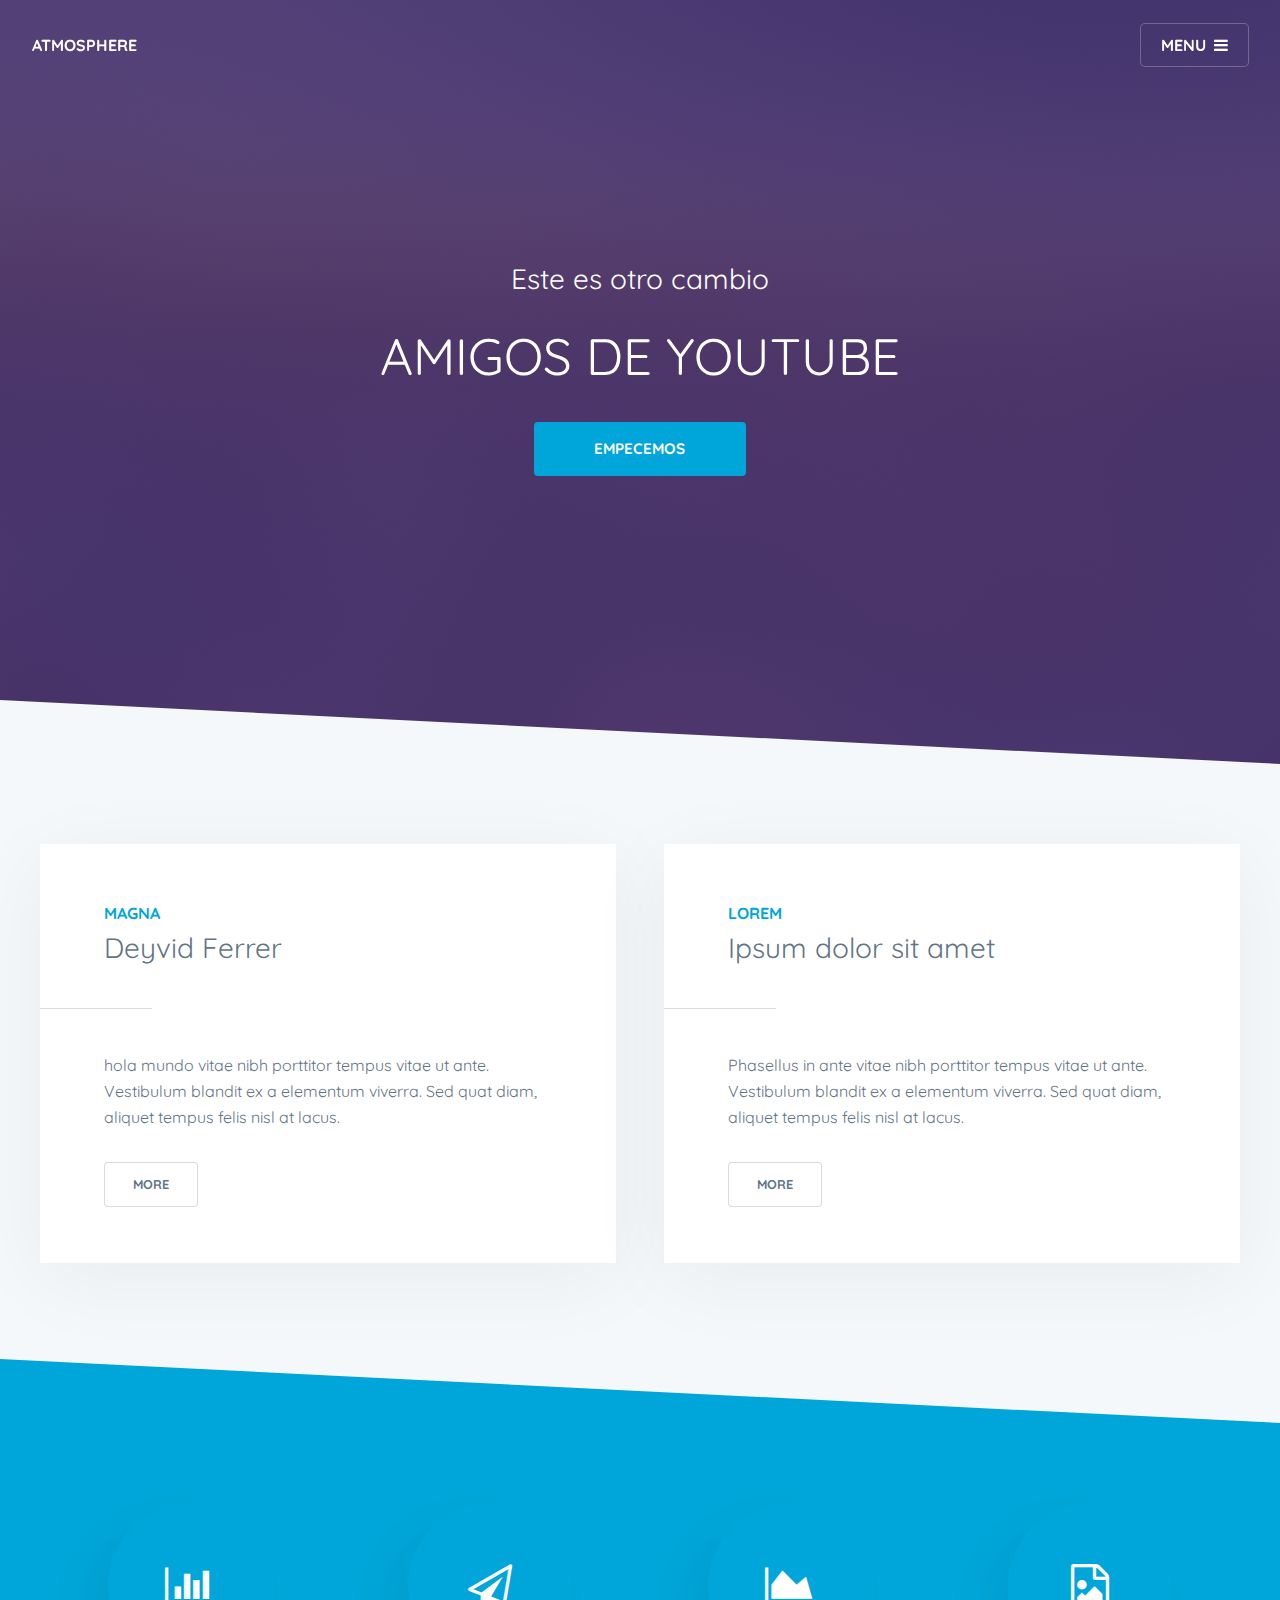
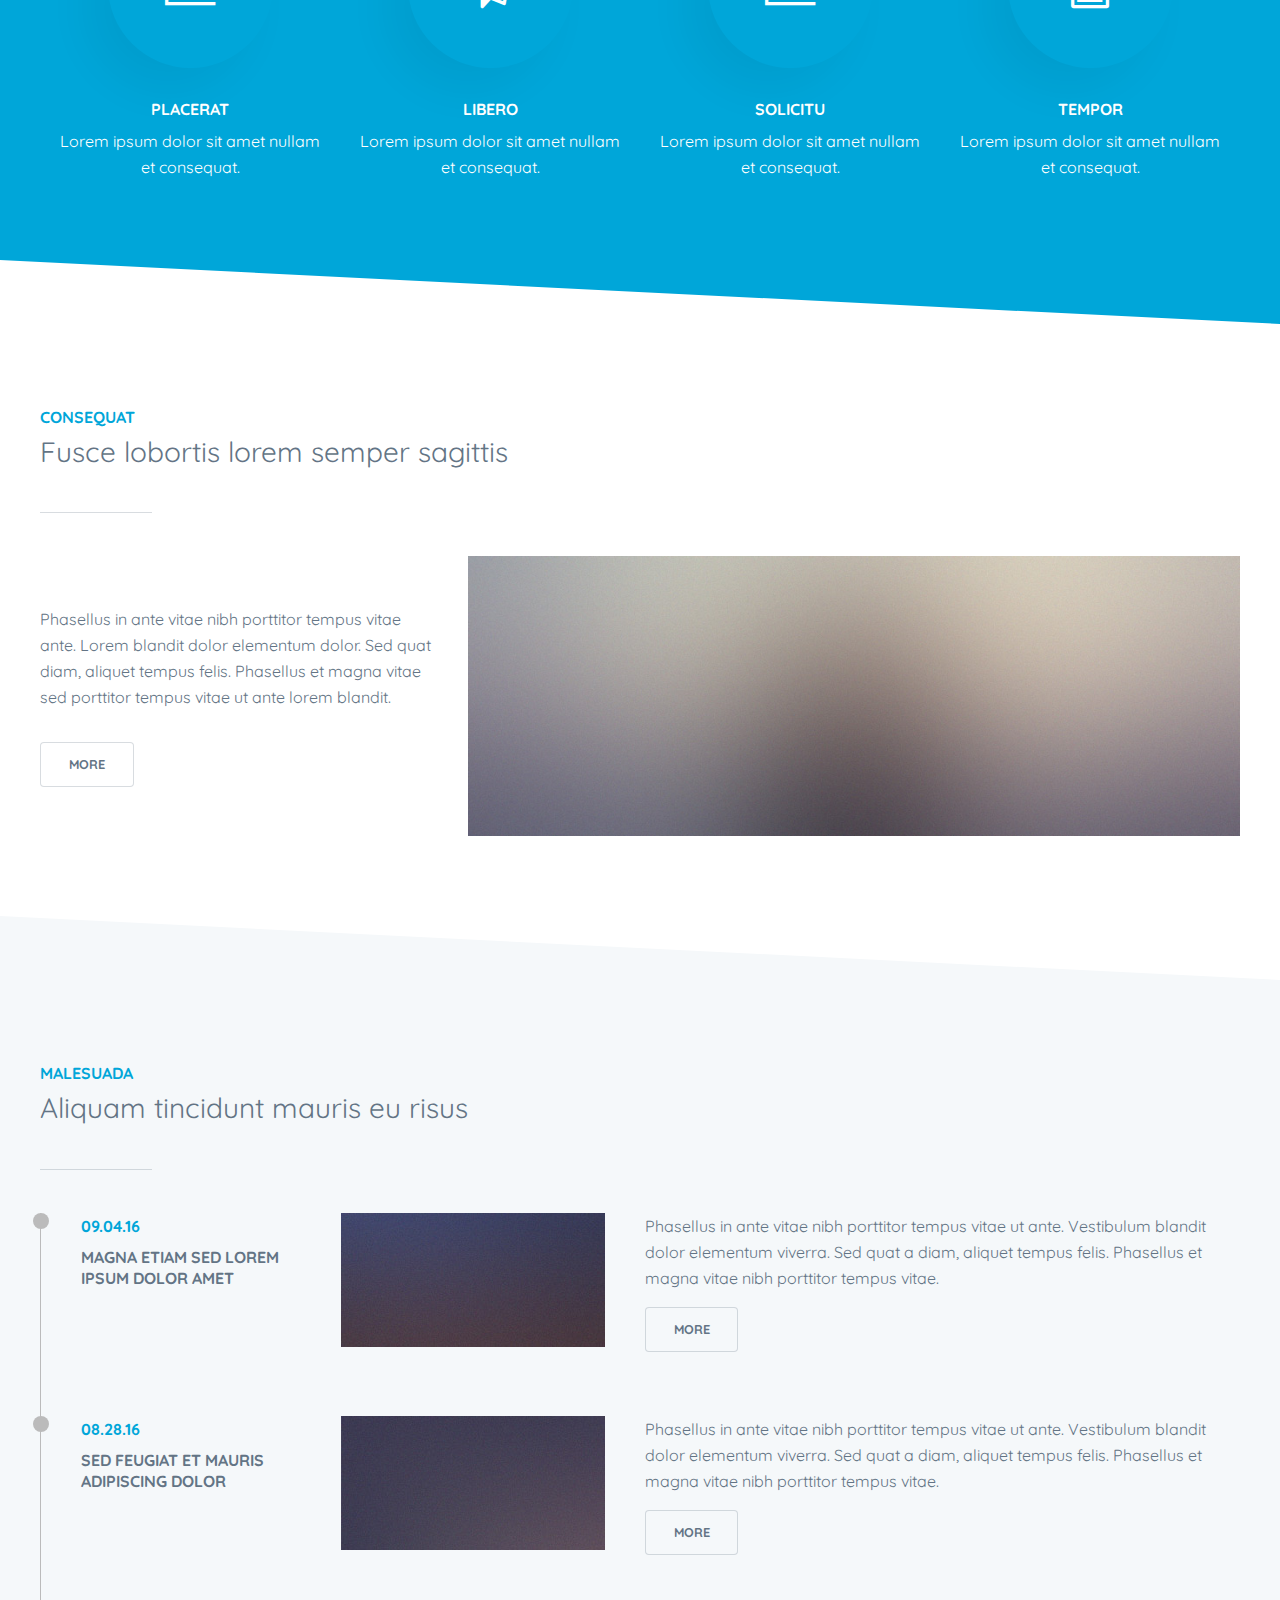
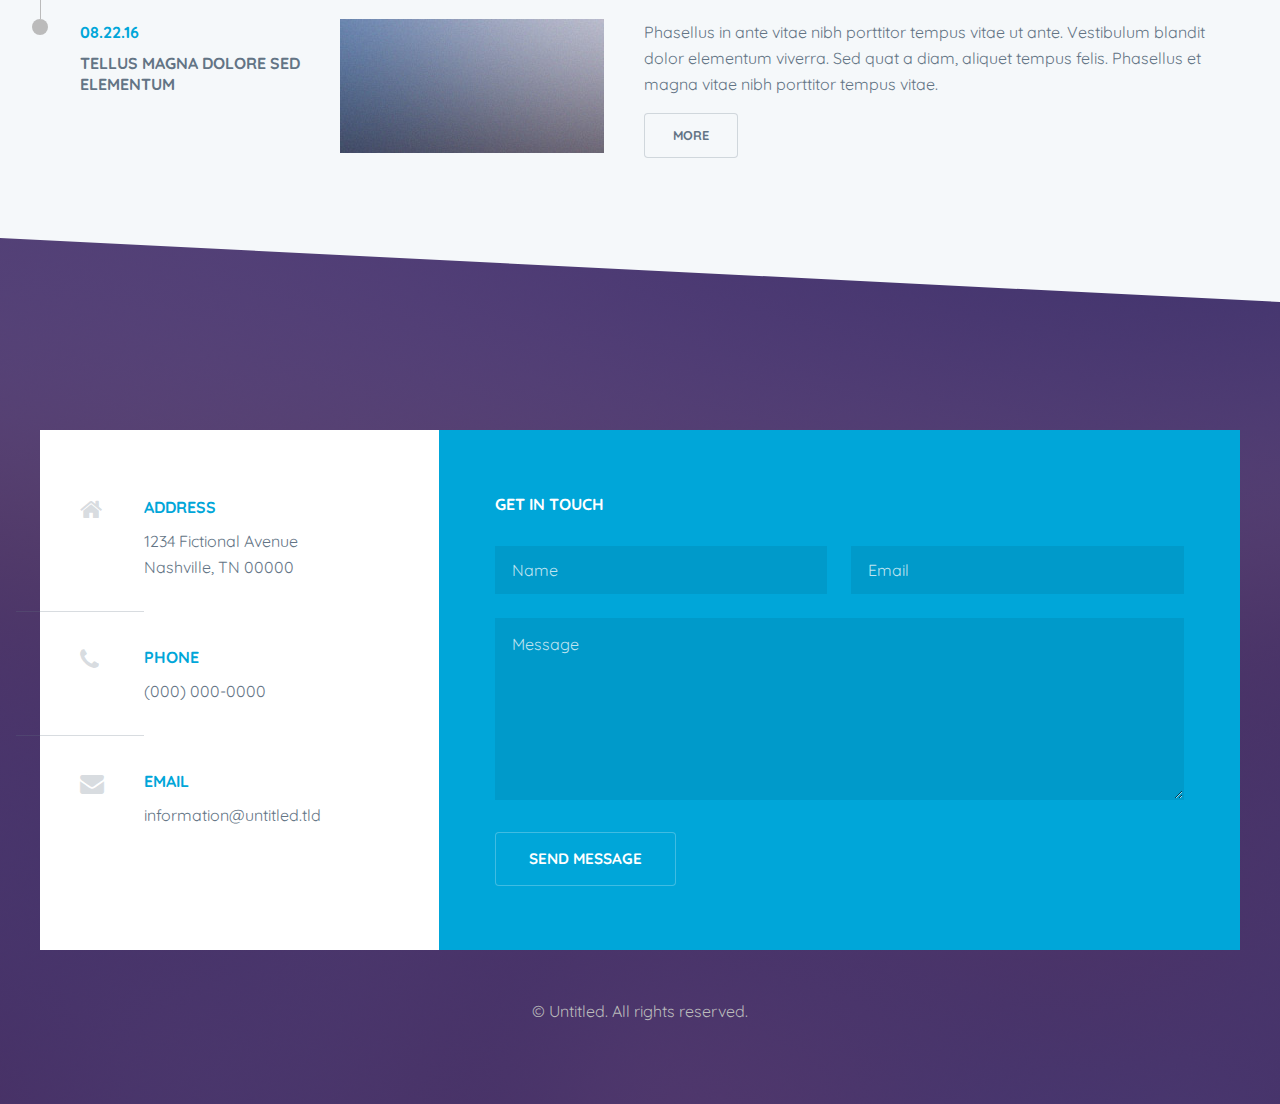
==== commit dba788e8: "se agrego el texto hola amigos de youtube" ====
--- a/index.html
+++ b/index.html
@@ -41,7 +41,7 @@
 					<section id="banner">
 						<div class="inner">
 							<p>Este es otro cambio</p>
-							<h1>Deyvid FERRER</h1>
+							<h1>Amigos de youtube</h1>
 							<ul class="actions special">
 								<li><a href="#one" class="button large primary scrolly">Empecemos</a></li>
 							</ul>
@@ -57,7 +57,7 @@
 										<p>Magna</p>
 										<h2>Deyvid Ferrer</h2>
 									</header>
-									<p>Phasellus in ante vitae nibh porttitor tempus vitae ut ante. Vestibulum blandit ex a elementum viverra. Sed quat diam, aliquet tempus felis nisl at lacus.</p>
+									<p>hola mundo vitae nibh porttitor tempus vitae ut ante. Vestibulum blandit ex a elementum viverra. Sed quat diam, aliquet tempus felis nisl at lacus.</p>
 									<ul class="actions">
 										<li><a href="#" class="button">More</a></li>
 									</ul>
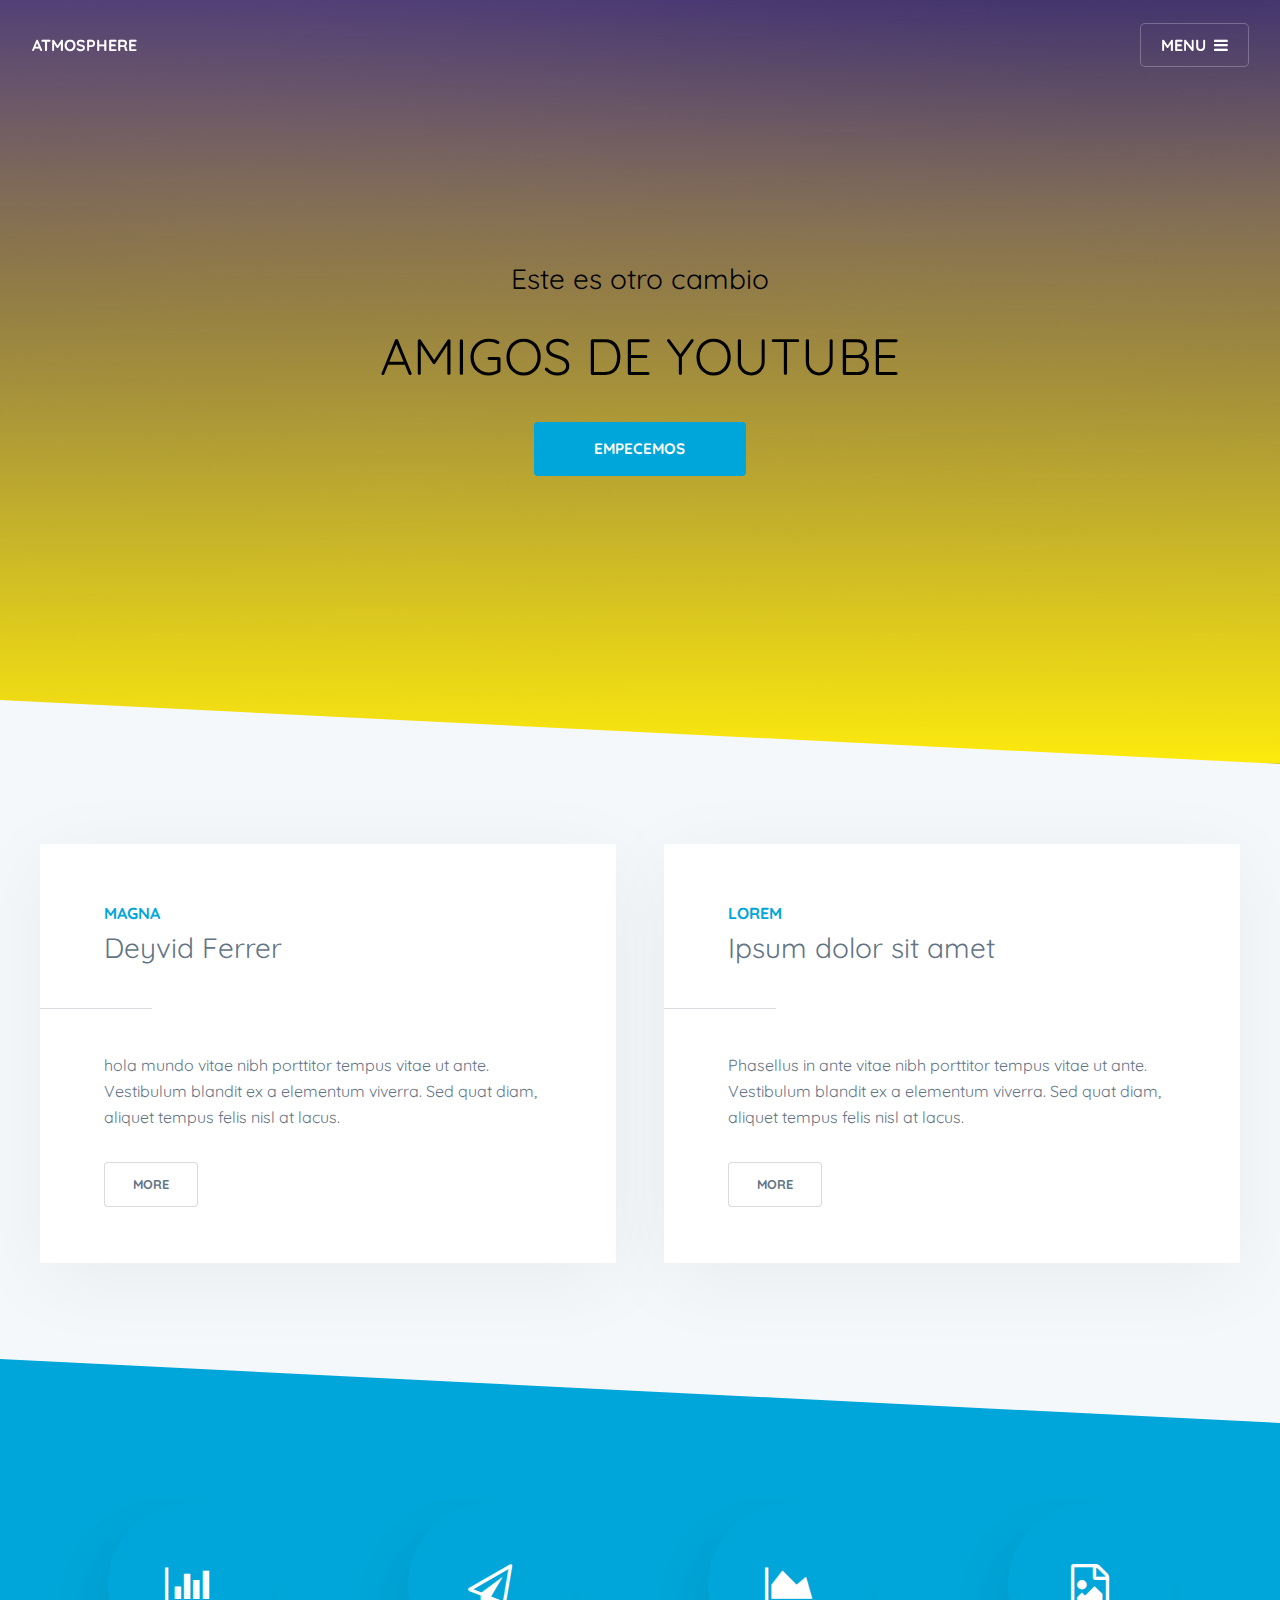
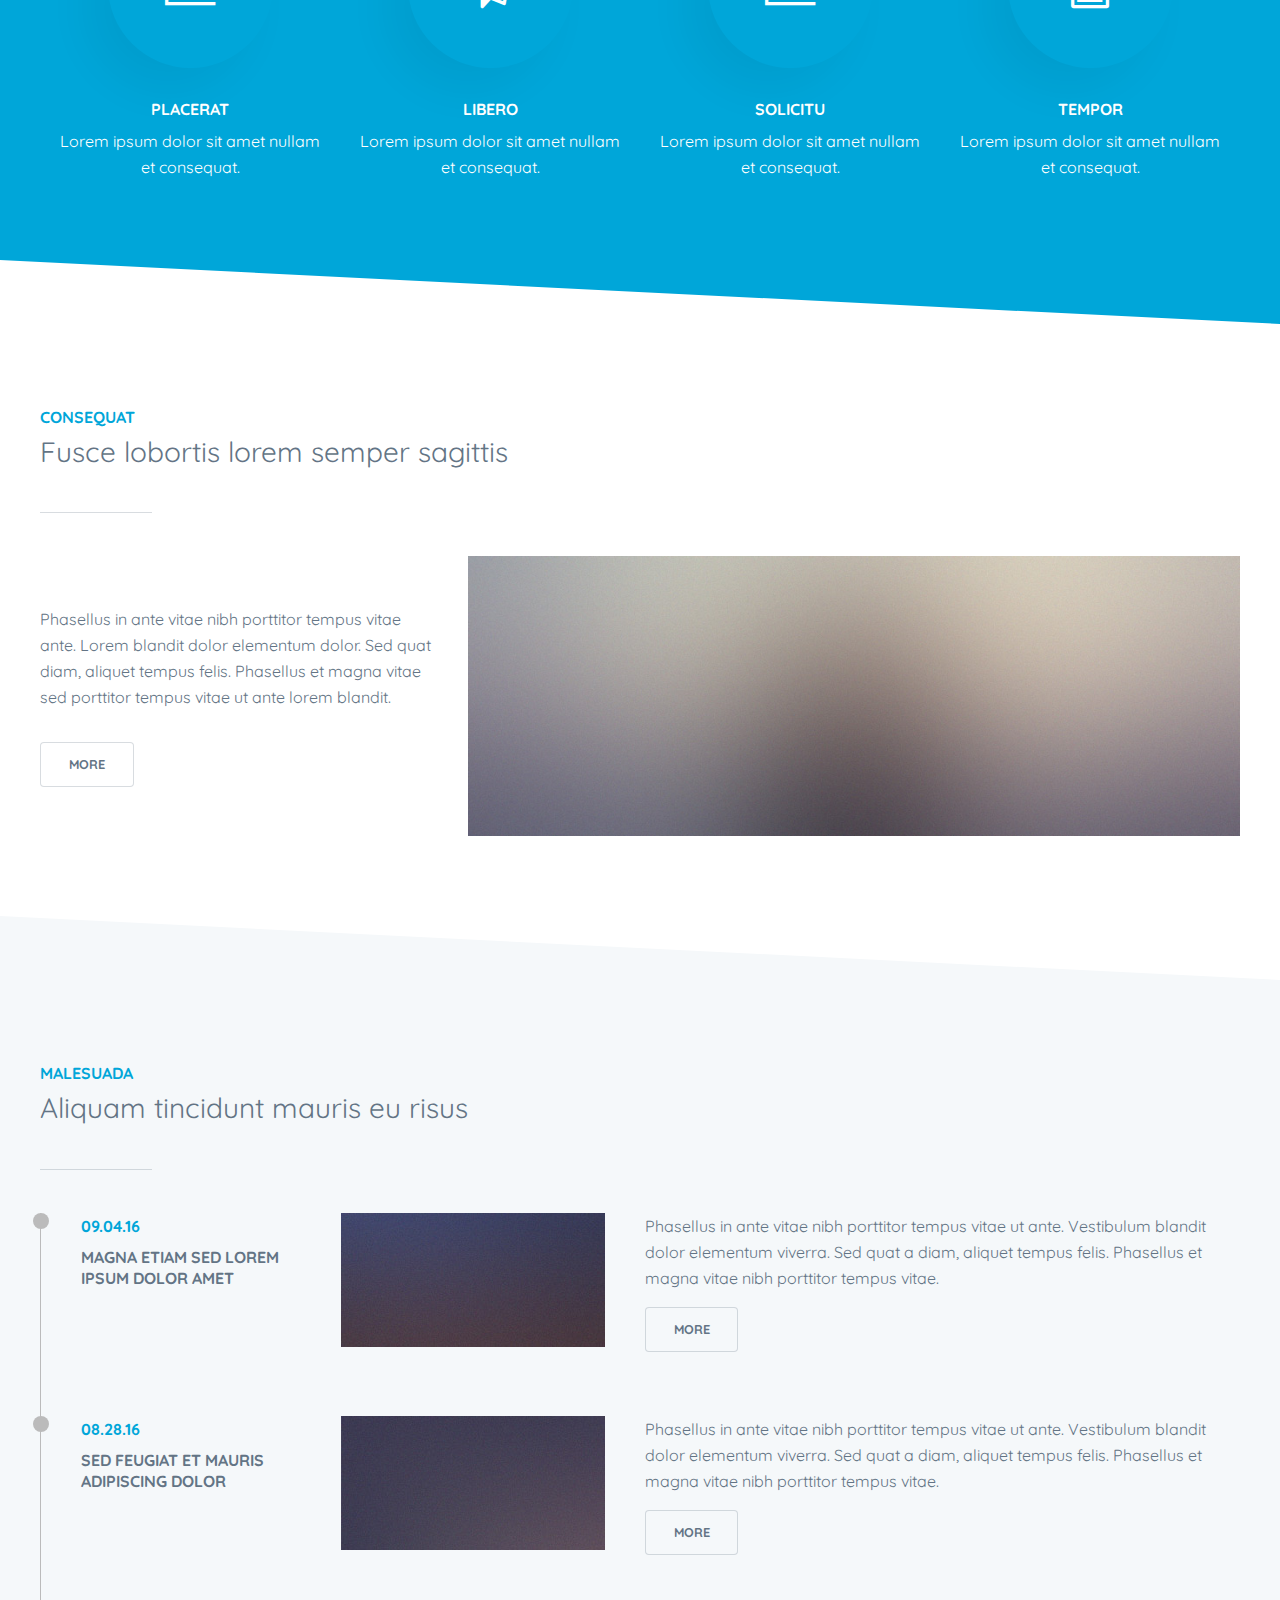
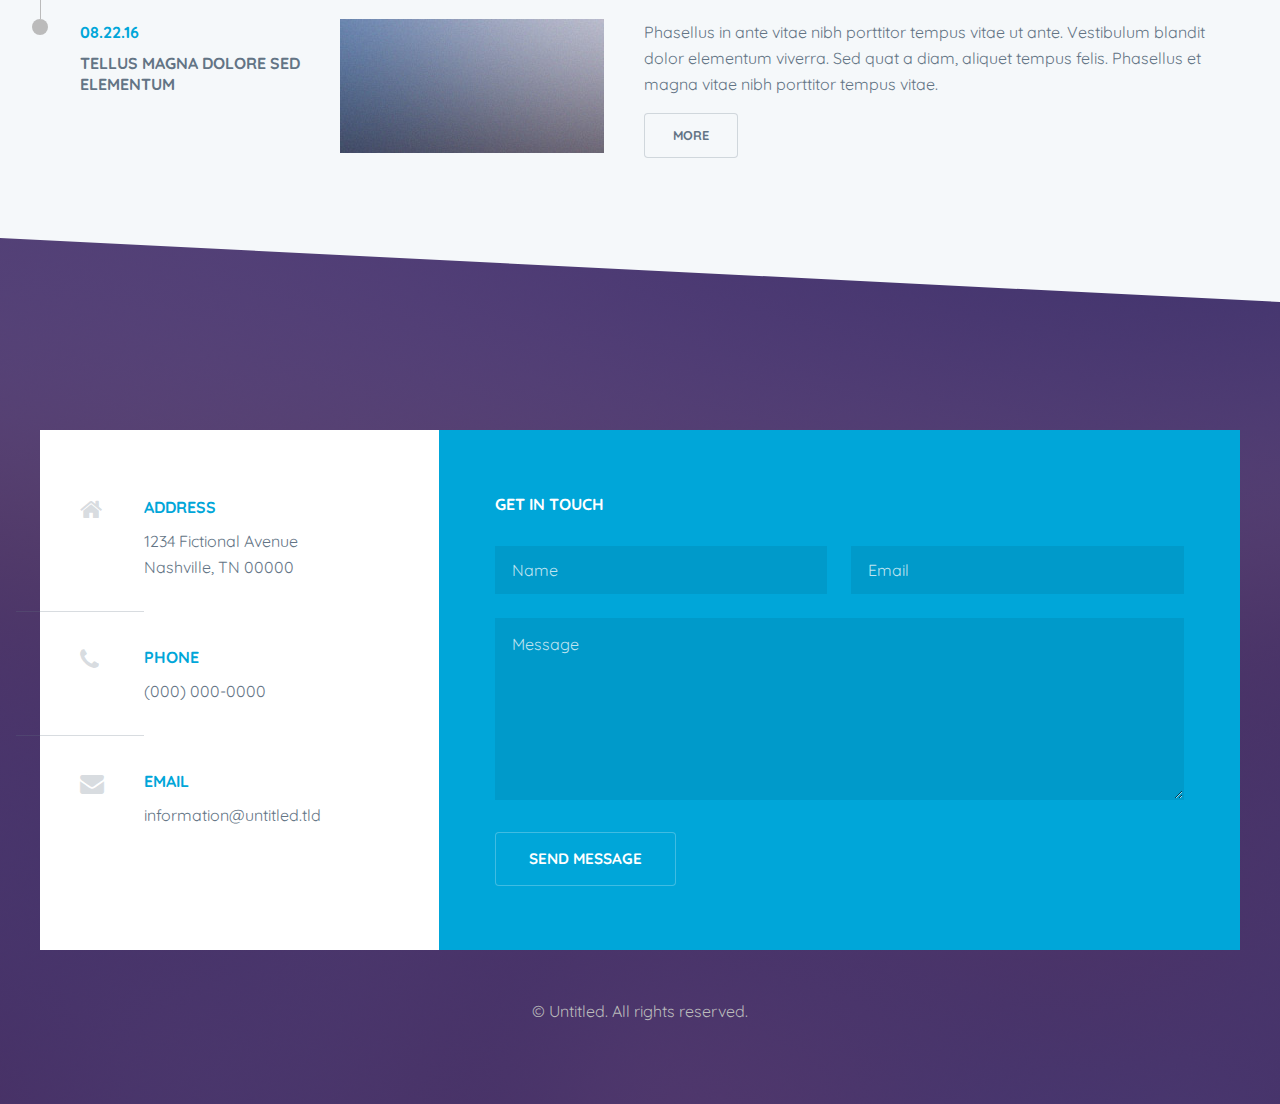
==== commit c378aff9: "cambio de colores en el landing page" ====
--- a/index.html
+++ b/index.html
@@ -38,10 +38,10 @@
 					</nav>
 
 				<!-- Banner -->
-					<section id="banner">
-						<div class="inner">
-							<p>Este es otro cambio</p>
-							<h1>Amigos de youtube</h1>
+					<section id="banner" style="background-image: linear-gradient(to top, #fdea0d, rgba(71, 46, 104, 0.9)), url(../../images/banner.jpg);">
+						<div class="inner">
+							<p  style="color:#000;">Este es otro cambio</p>
+							<h1 style="color:#000;">Amigos de youtube</h1>
 							<ul class="actions special">
 								<li><a href="#one" class="button large primary scrolly">Empecemos</a></li>
 							</ul>
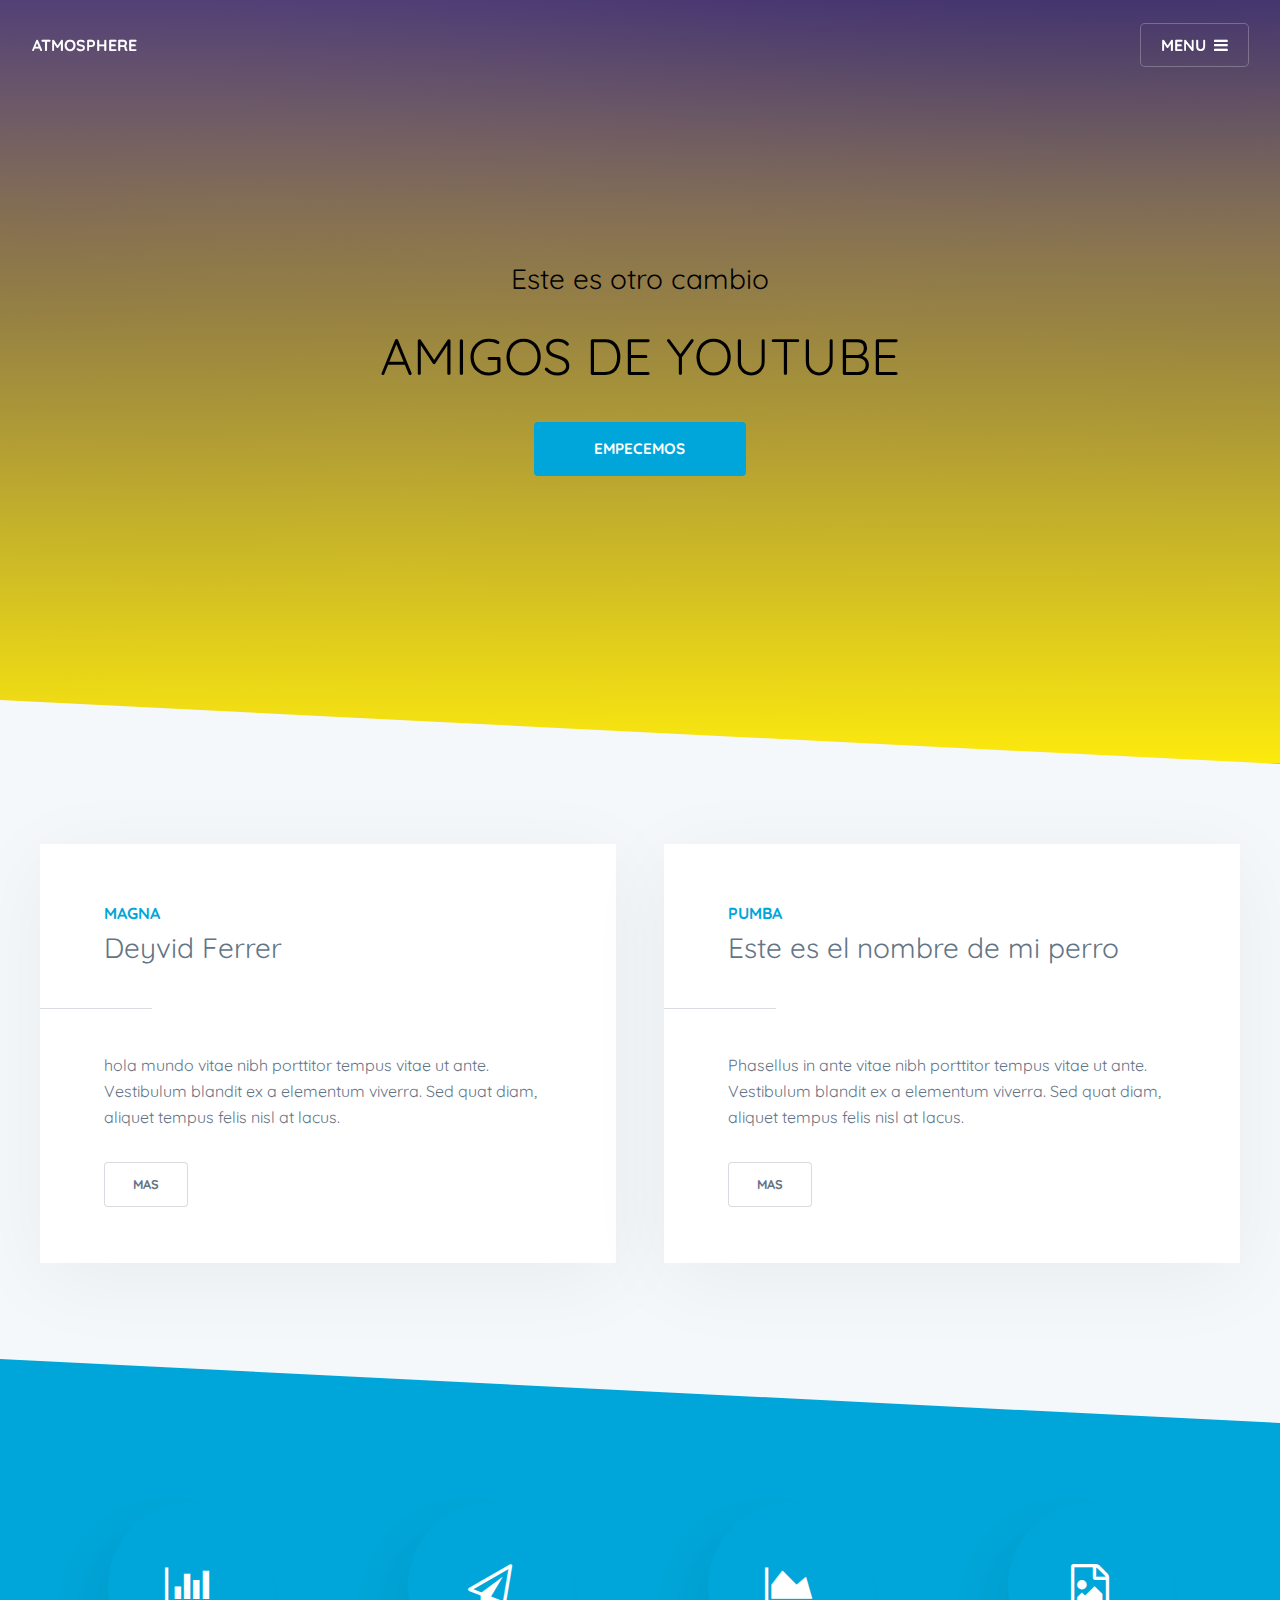
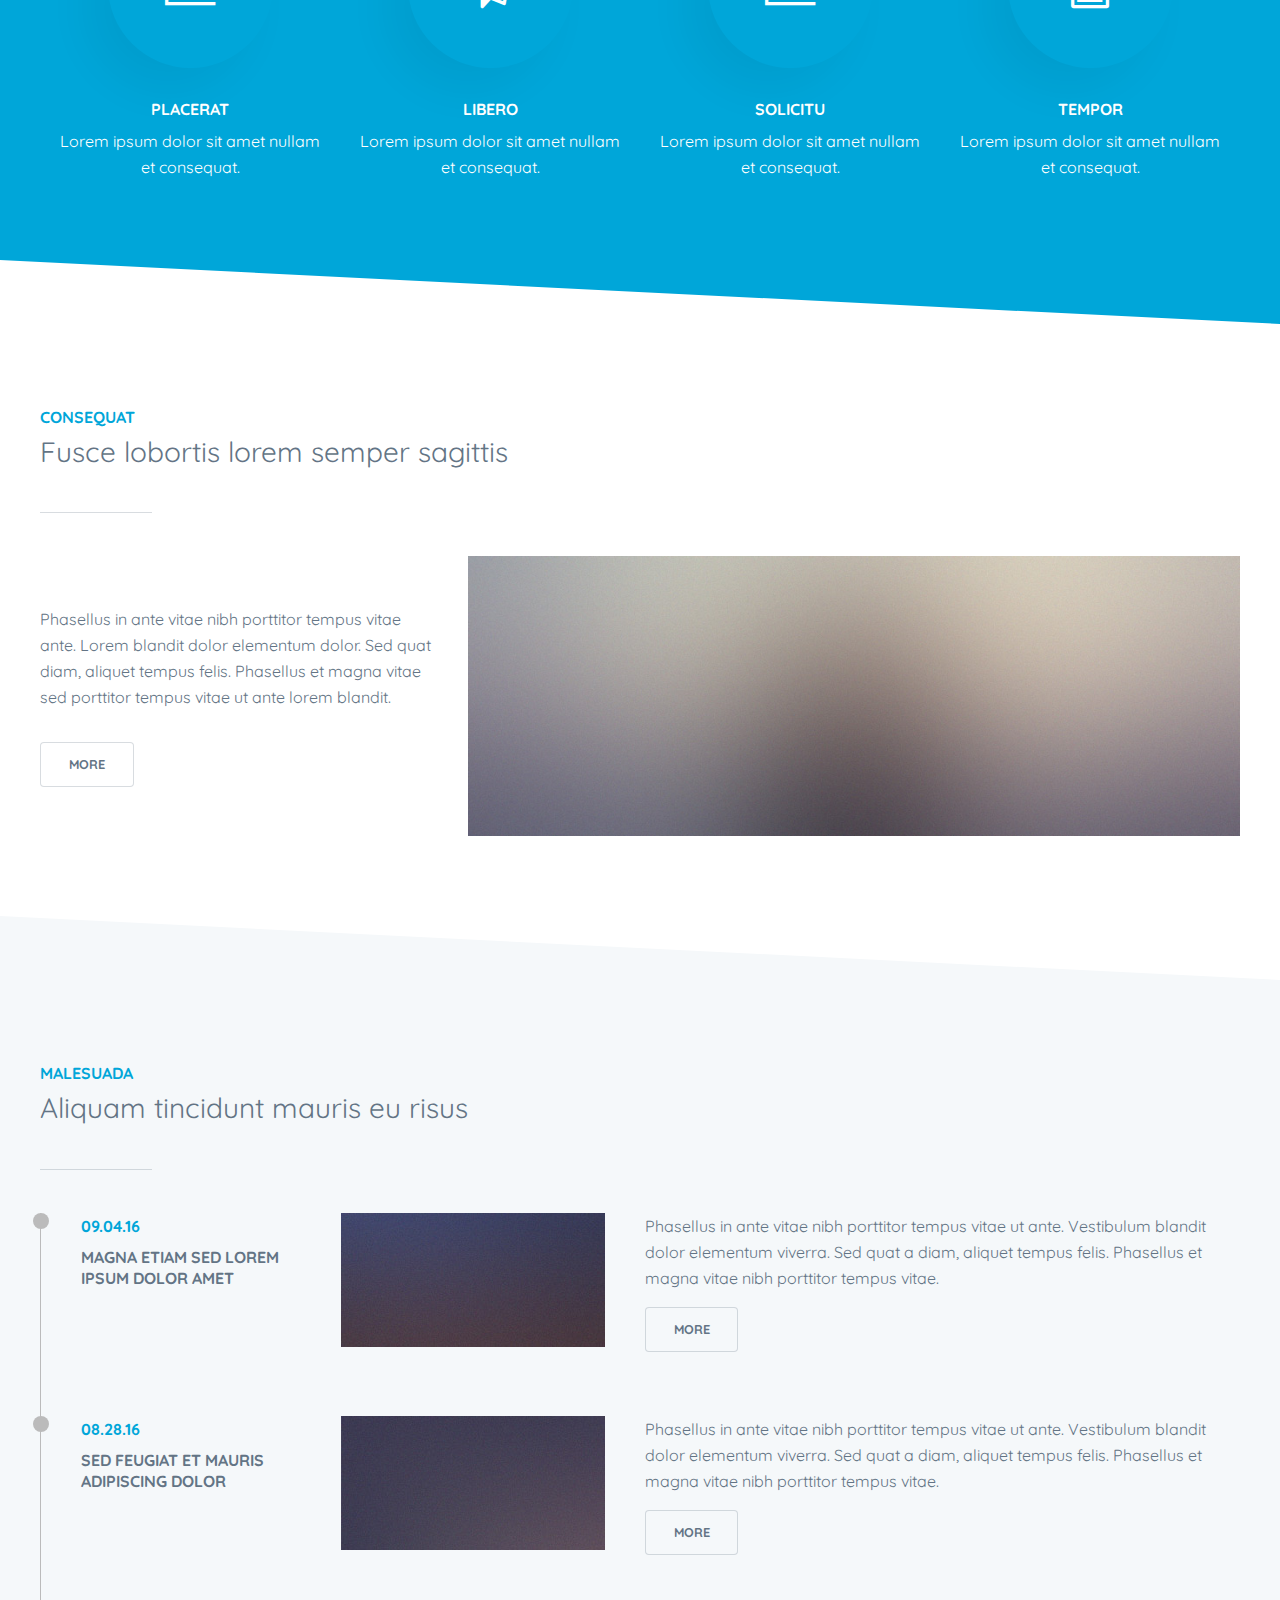
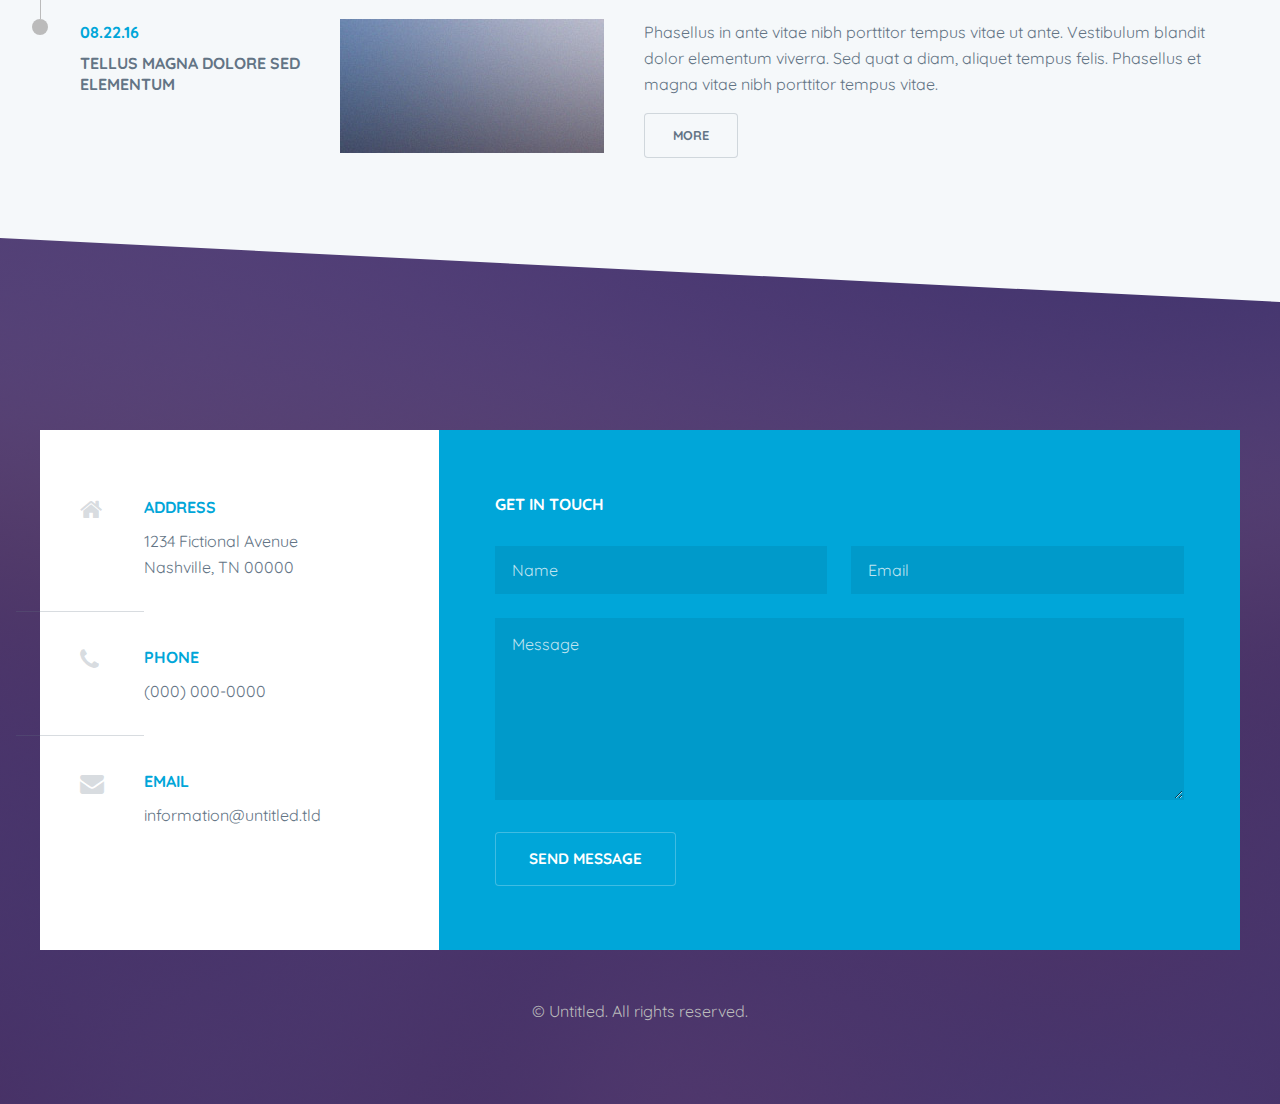
==== commit 0c9a5825: "cambio de idiomas" ====
--- a/index.html
+++ b/index.html
@@ -59,17 +59,17 @@
 									</header>
 									<p>hola mundo vitae nibh porttitor tempus vitae ut ante. Vestibulum blandit ex a elementum viverra. Sed quat diam, aliquet tempus felis nisl at lacus.</p>
 									<ul class="actions">
-										<li><a href="#" class="button">More</a></li>
+										<li><a href="#" class="button">Mas</a></li>
 									</ul>
 								</article>
 								<article>
 									<header class="major">
-										<p>Lorem</p>
-										<h2>Ipsum dolor sit amet</h2>
+										<p>Pumba</p>
+										<h2>Este es el nombre de mi perro</h2>
 									</header>
 									<p>Phasellus in ante vitae nibh porttitor tempus vitae ut ante. Vestibulum blandit ex a elementum viverra. Sed quat diam, aliquet tempus felis nisl at lacus.</p>
 									<ul class="actions">
-										<li><a href="#" class="button">More</a></li>
+										<li><a href="#" class="button">Mas</a></li>
 									</ul>
 								</article>
 							</section>
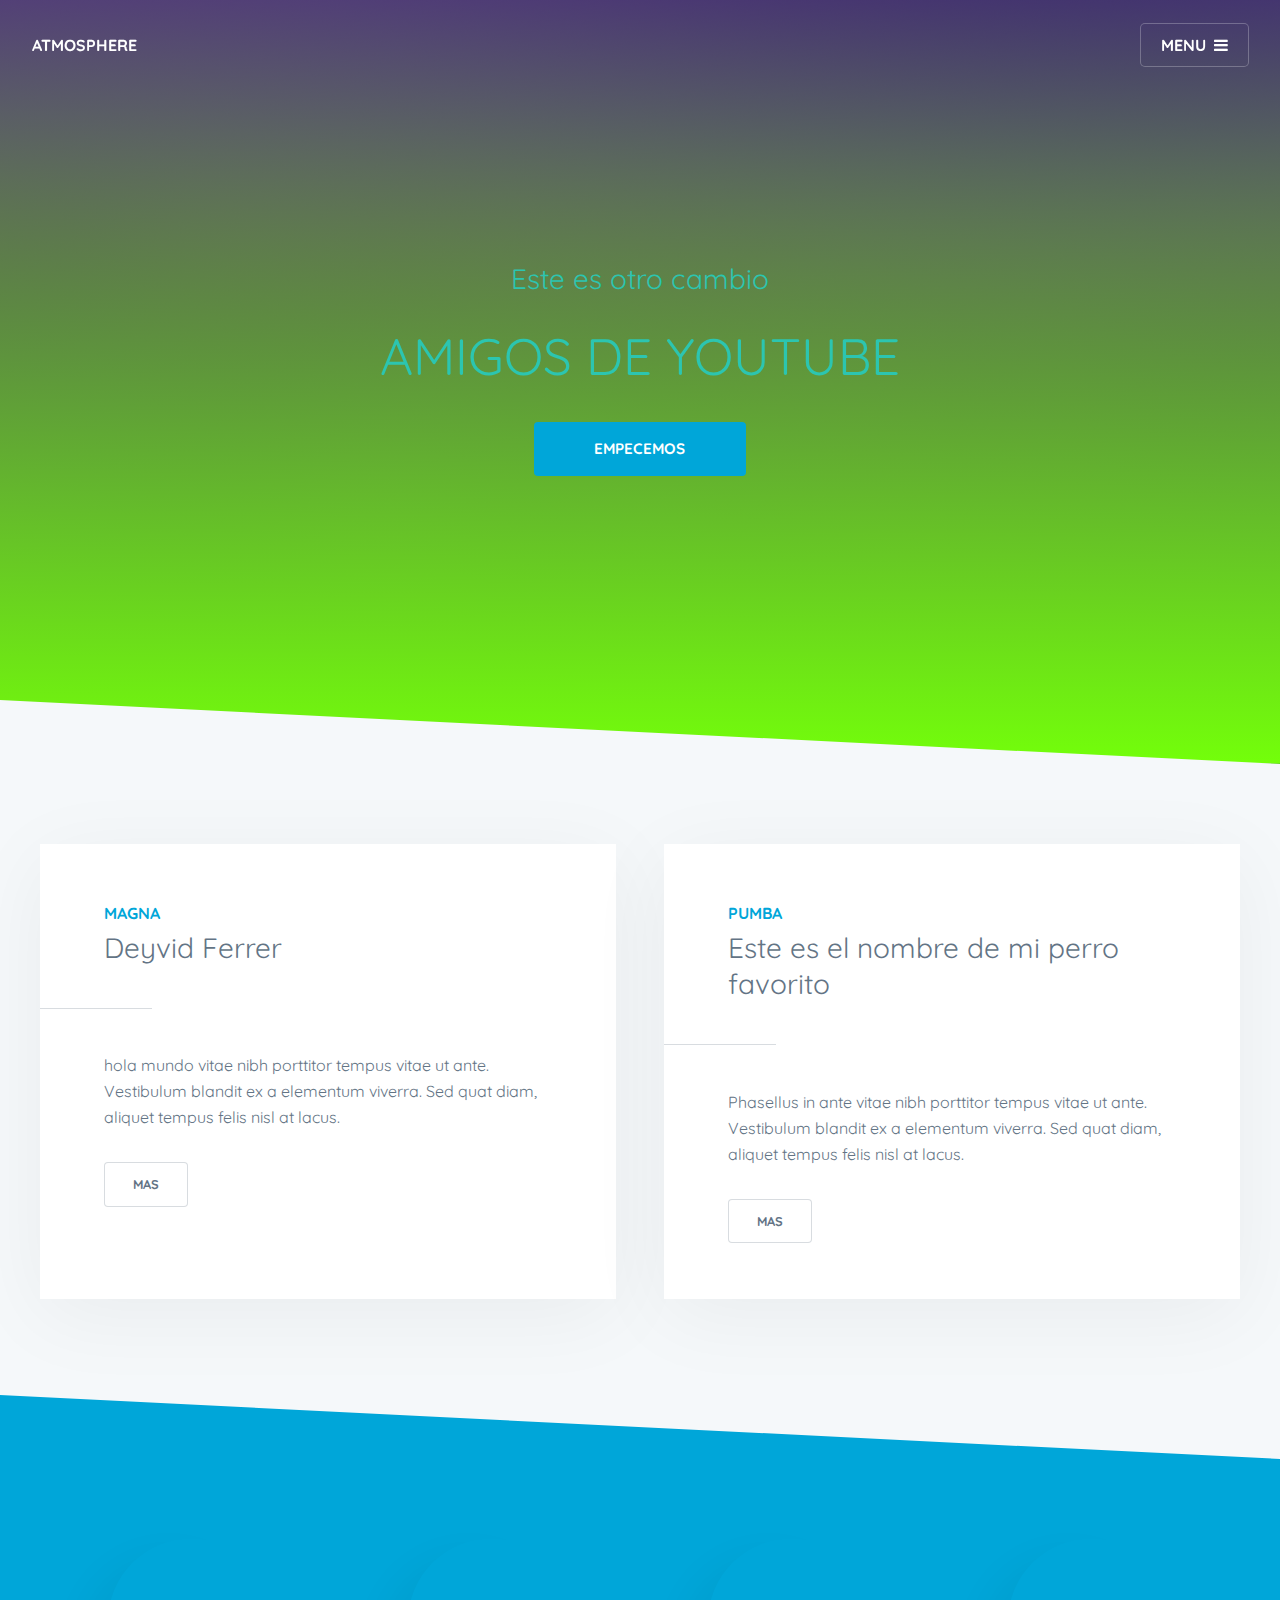
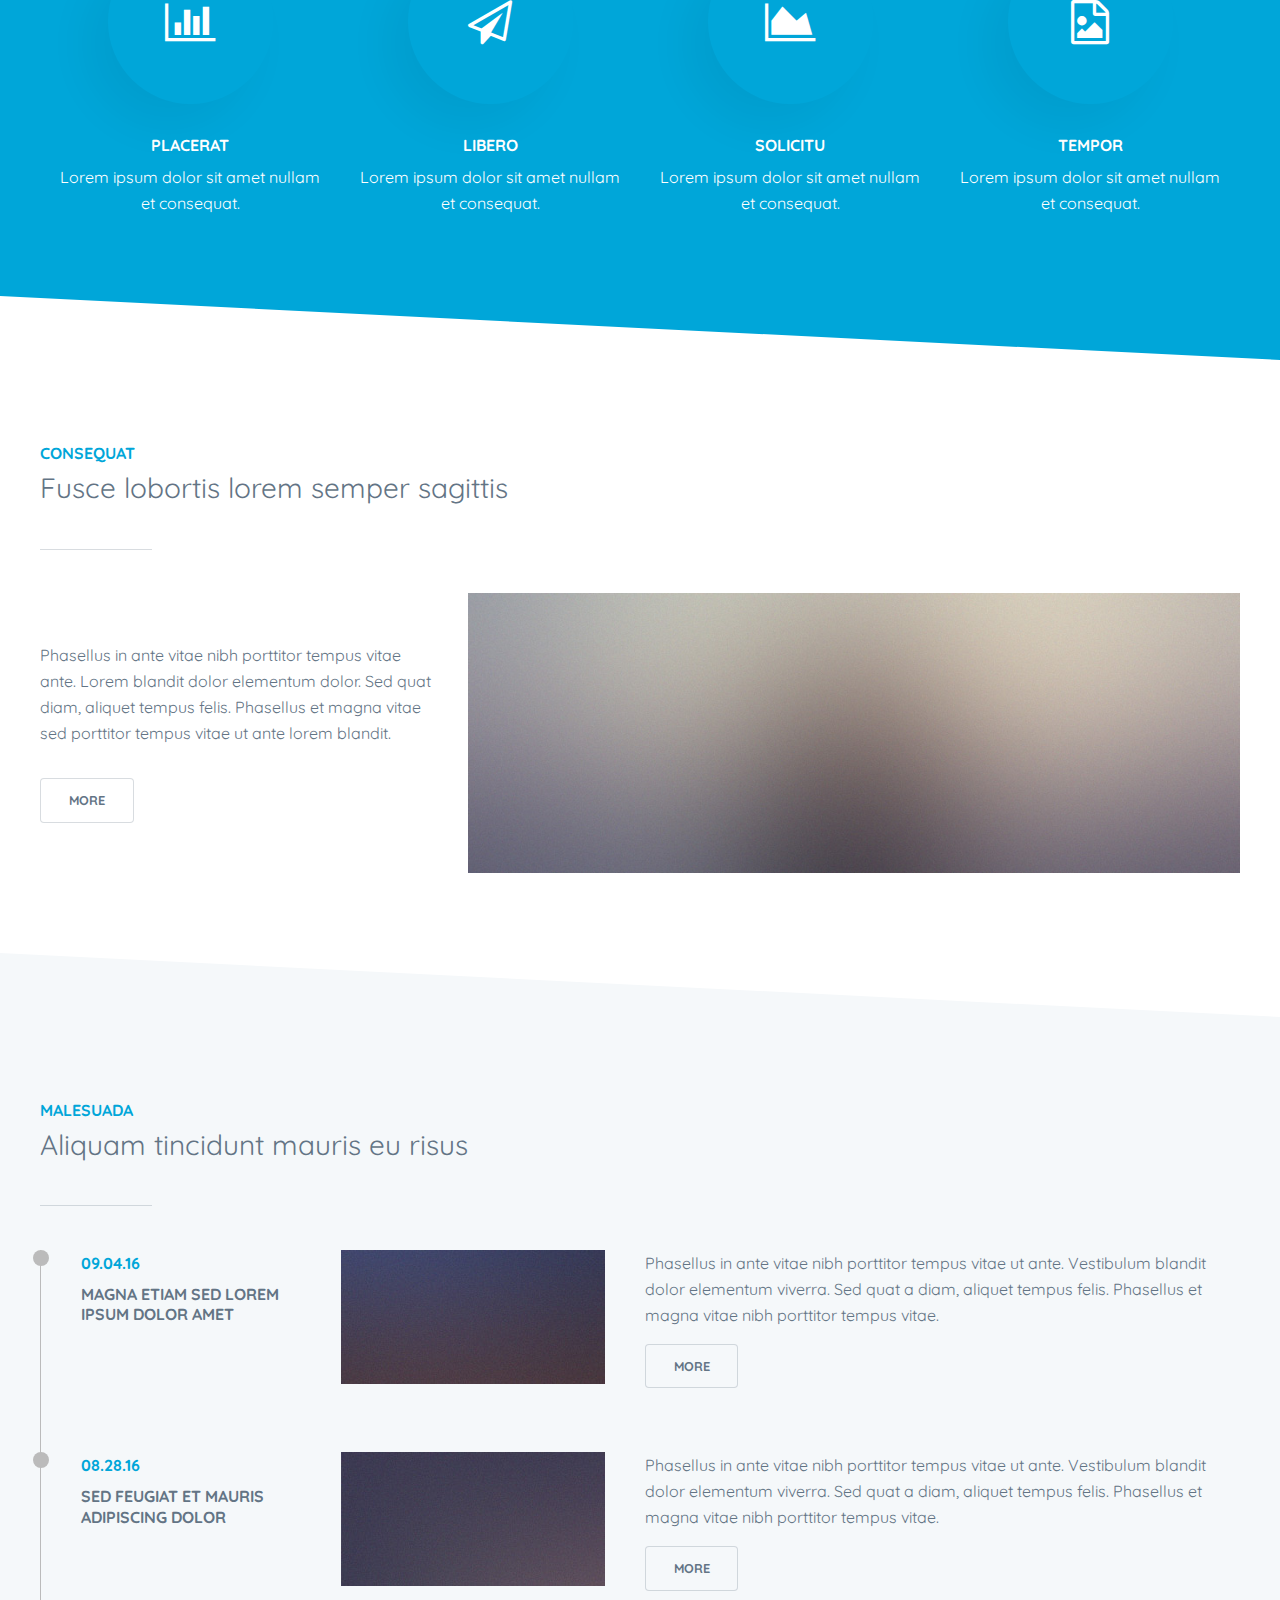
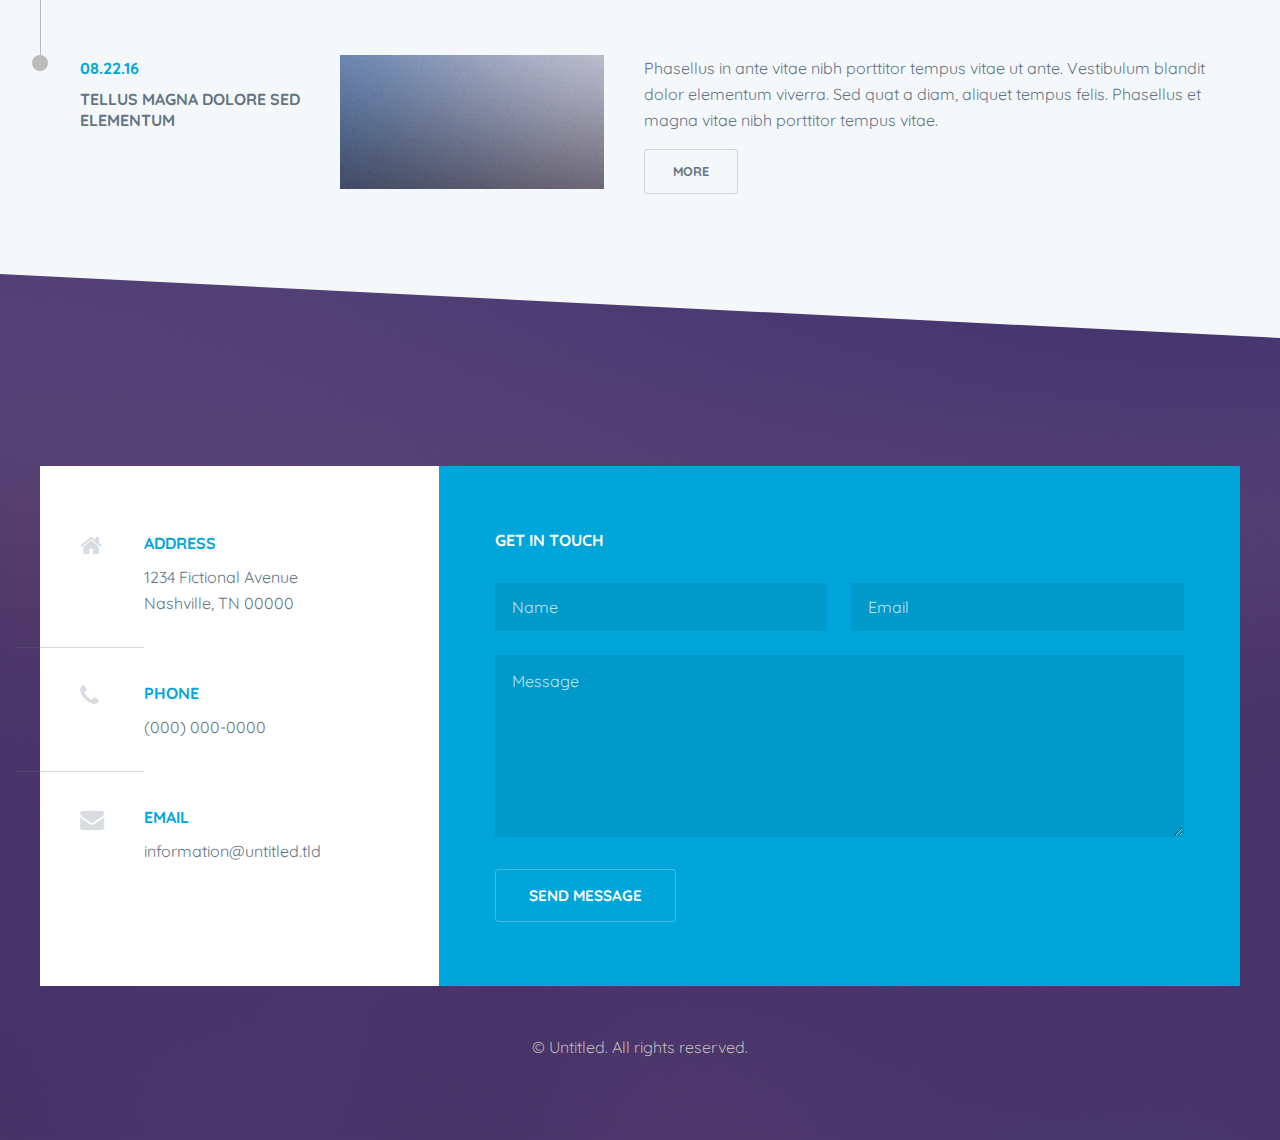
==== commit 0290e77e: "cambio de colores opcion 2" ====
--- a/index.html
+++ b/index.html
@@ -38,10 +38,10 @@
 					</nav>
 
 				<!-- Banner -->
-					<section id="banner" style="background-image: linear-gradient(to top, #fdea0d, rgba(71, 46, 104, 0.9)), url(../../images/banner.jpg);">
-						<div class="inner">
-							<p  style="color:#000;">Este es otro cambio</p>
-							<h1 style="color:#000;">Amigos de youtube</h1>
+					<section id="banner" style="background-image: linear-gradient(to top, #73ff0a, rgba(71, 46, 104, 0.9)), url(../../images/banner.jpg);">
+						<div class="inner">
+							<p  style="color:#2cc5b0;">Este es otro cambio</p>
+							<h1 style="color:#2cc5b0;">Amigos de youtube</h1>
 							<ul class="actions special">
 								<li><a href="#one" class="button large primary scrolly">Empecemos</a></li>
 							</ul>
@@ -65,7 +65,7 @@
 								<article>
 									<header class="major">
 										<p>Pumba</p>
-										<h2>Este es el nombre de mi perro</h2>
+										<h2>Este es el nombre de mi perro favorito</h2>
 									</header>
 									<p>Phasellus in ante vitae nibh porttitor tempus vitae ut ante. Vestibulum blandit ex a elementum viverra. Sed quat diam, aliquet tempus felis nisl at lacus.</p>
 									<ul class="actions">
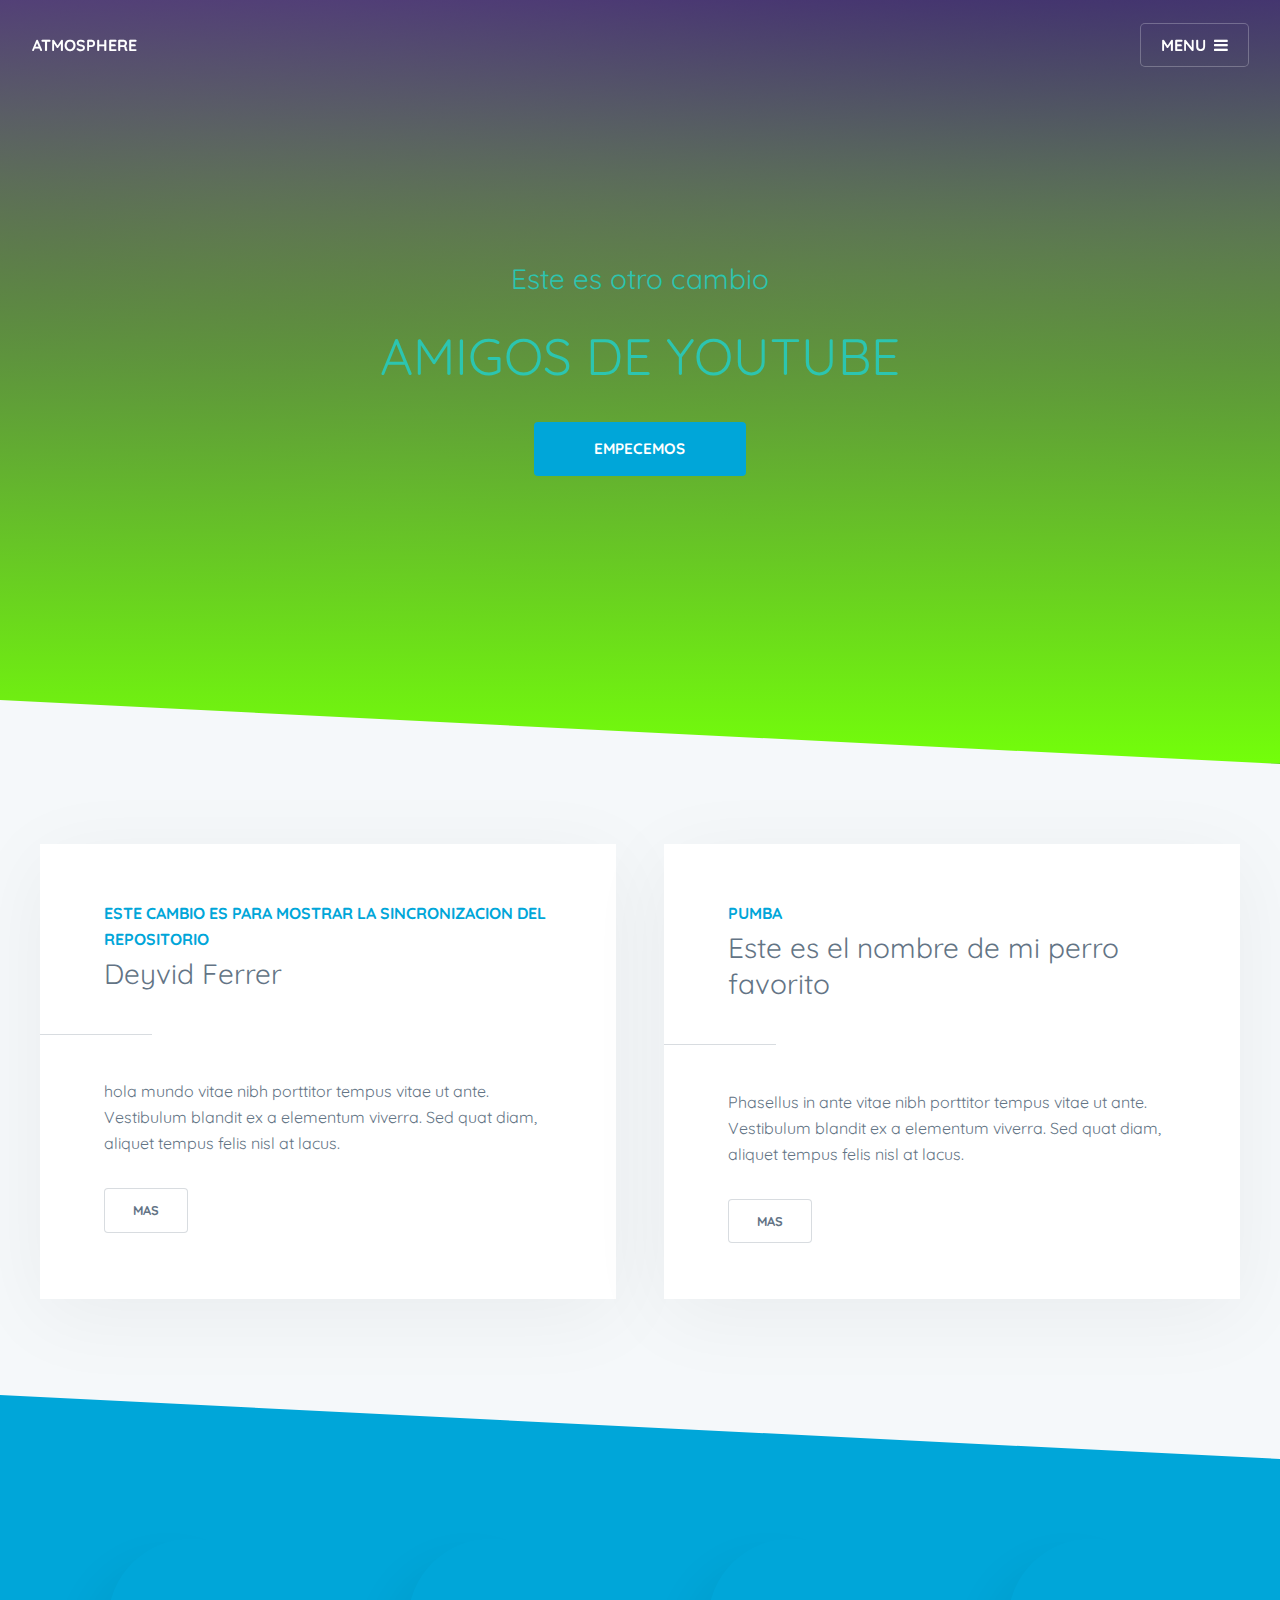
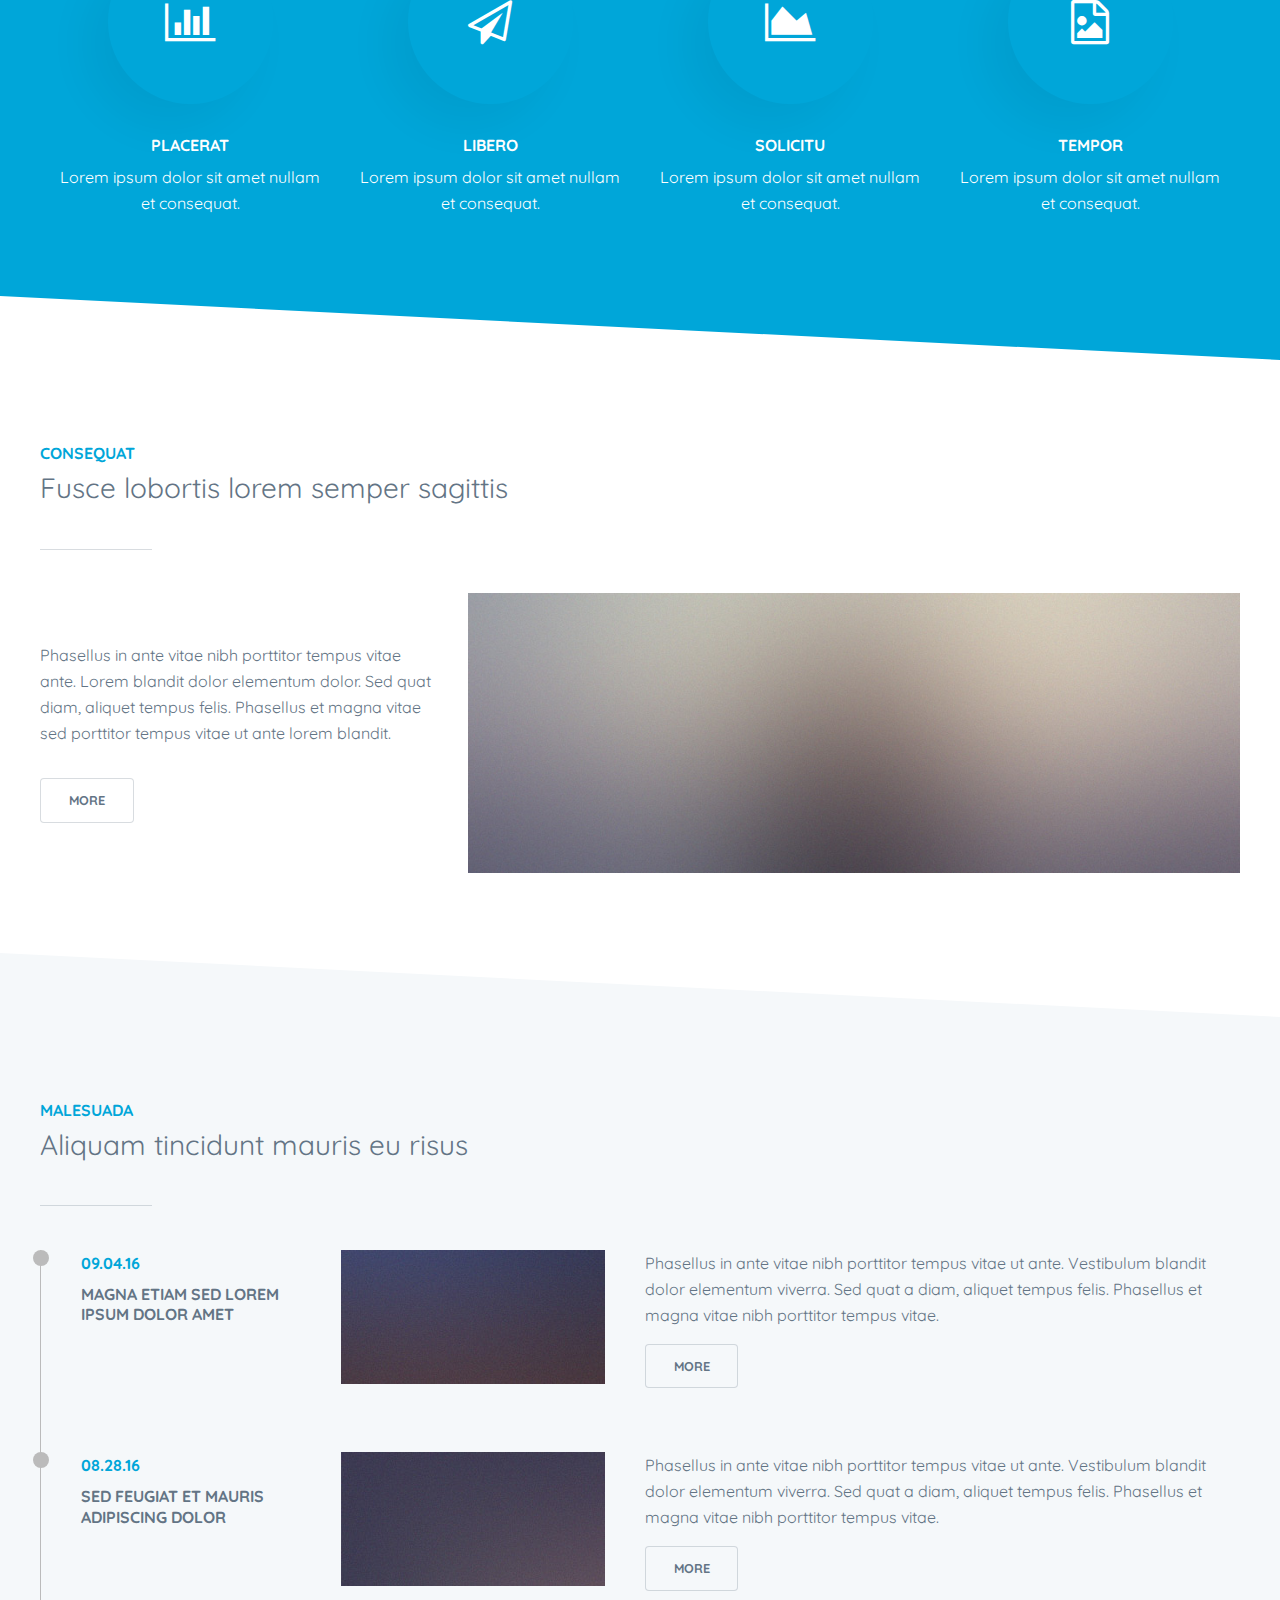
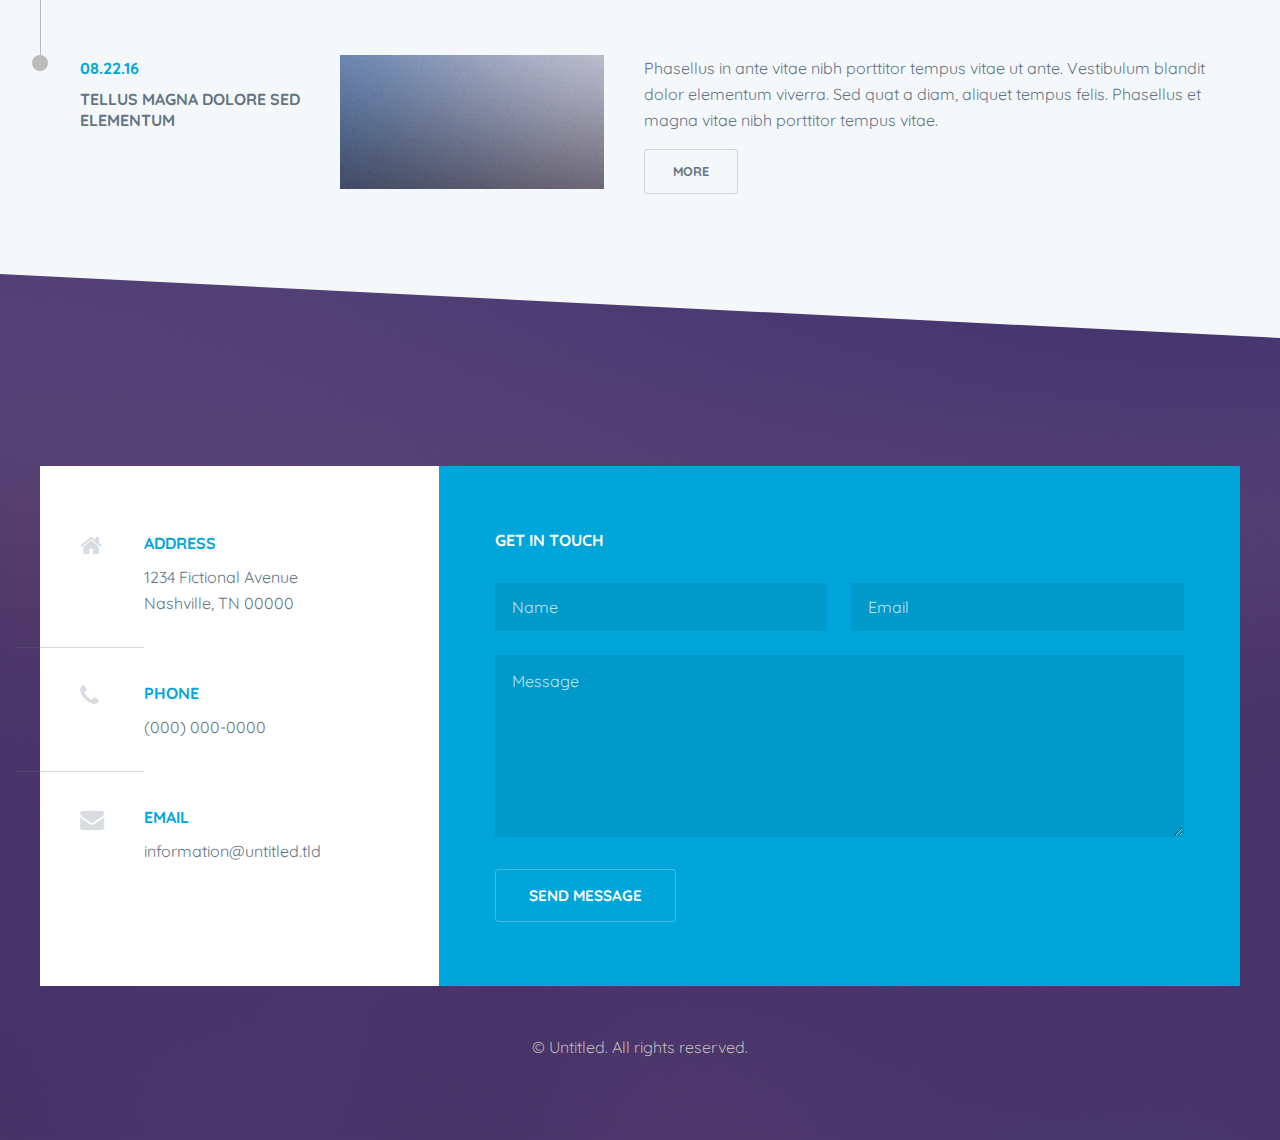
==== commit 971eaf3e: "index actualizado para testear la sincronizacion" ====
--- a/index.html
+++ b/index.html
@@ -27,13 +27,13 @@
 						<div class="inner">
 							<h2>Menu</h2>
 							<ul class="links">
-								<li><a href="index.html">Home</a></li>
-								<li><a href="generic.html">Generic</a></li>
-								<li><a href="elements.html">Elements</a></li>
-								<li><a href="#">Log In</a></li>
-								<li><a href="#">Sign Up</a></li>
-							</ul>
-							<a class="close">Close</a>
+								<li><a href="index.html">Inicio</a></li>
+								<li><a href="generic.html">Generico</a></li>
+								<li><a href="elements.html">Elementos</a></li>
+								<li><a href="#">Iniciar sesion</a></li>
+								<li><a href="#">Registrarse</a></li>
+							</ul>
+							<a class="close">Cerrar</a>
 						</div>
 					</nav>
 
@@ -54,7 +54,7 @@
 							<section class="spotlights">
 								<article>
 									<header class="major">
-										<p>Magna</p>
+										<p>Este cambio es para mostrar la sincronizacion del repositorio</p>
 										<h2>Deyvid Ferrer</h2>
 									</header>
 									<p>hola mundo vitae nibh porttitor tempus vitae ut ante. Vestibulum blandit ex a elementum viverra. Sed quat diam, aliquet tempus felis nisl at lacus.</p>
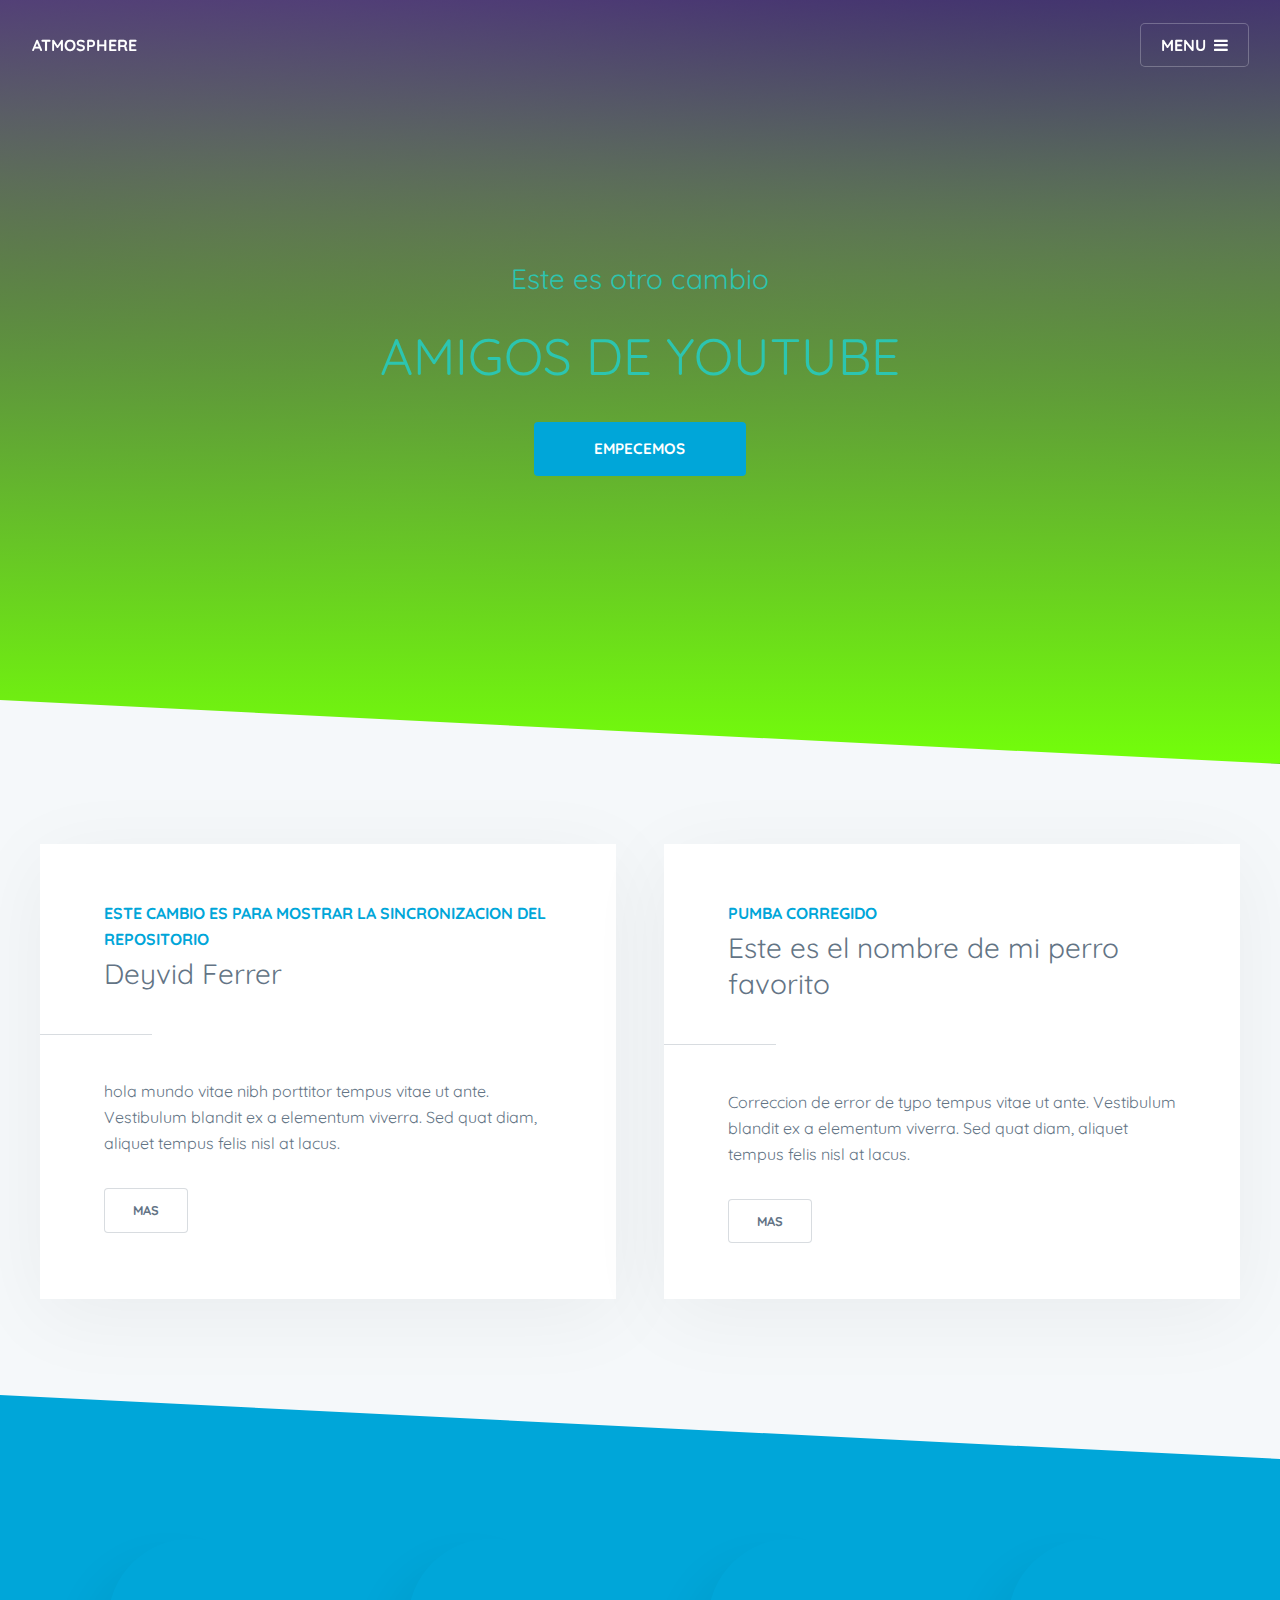
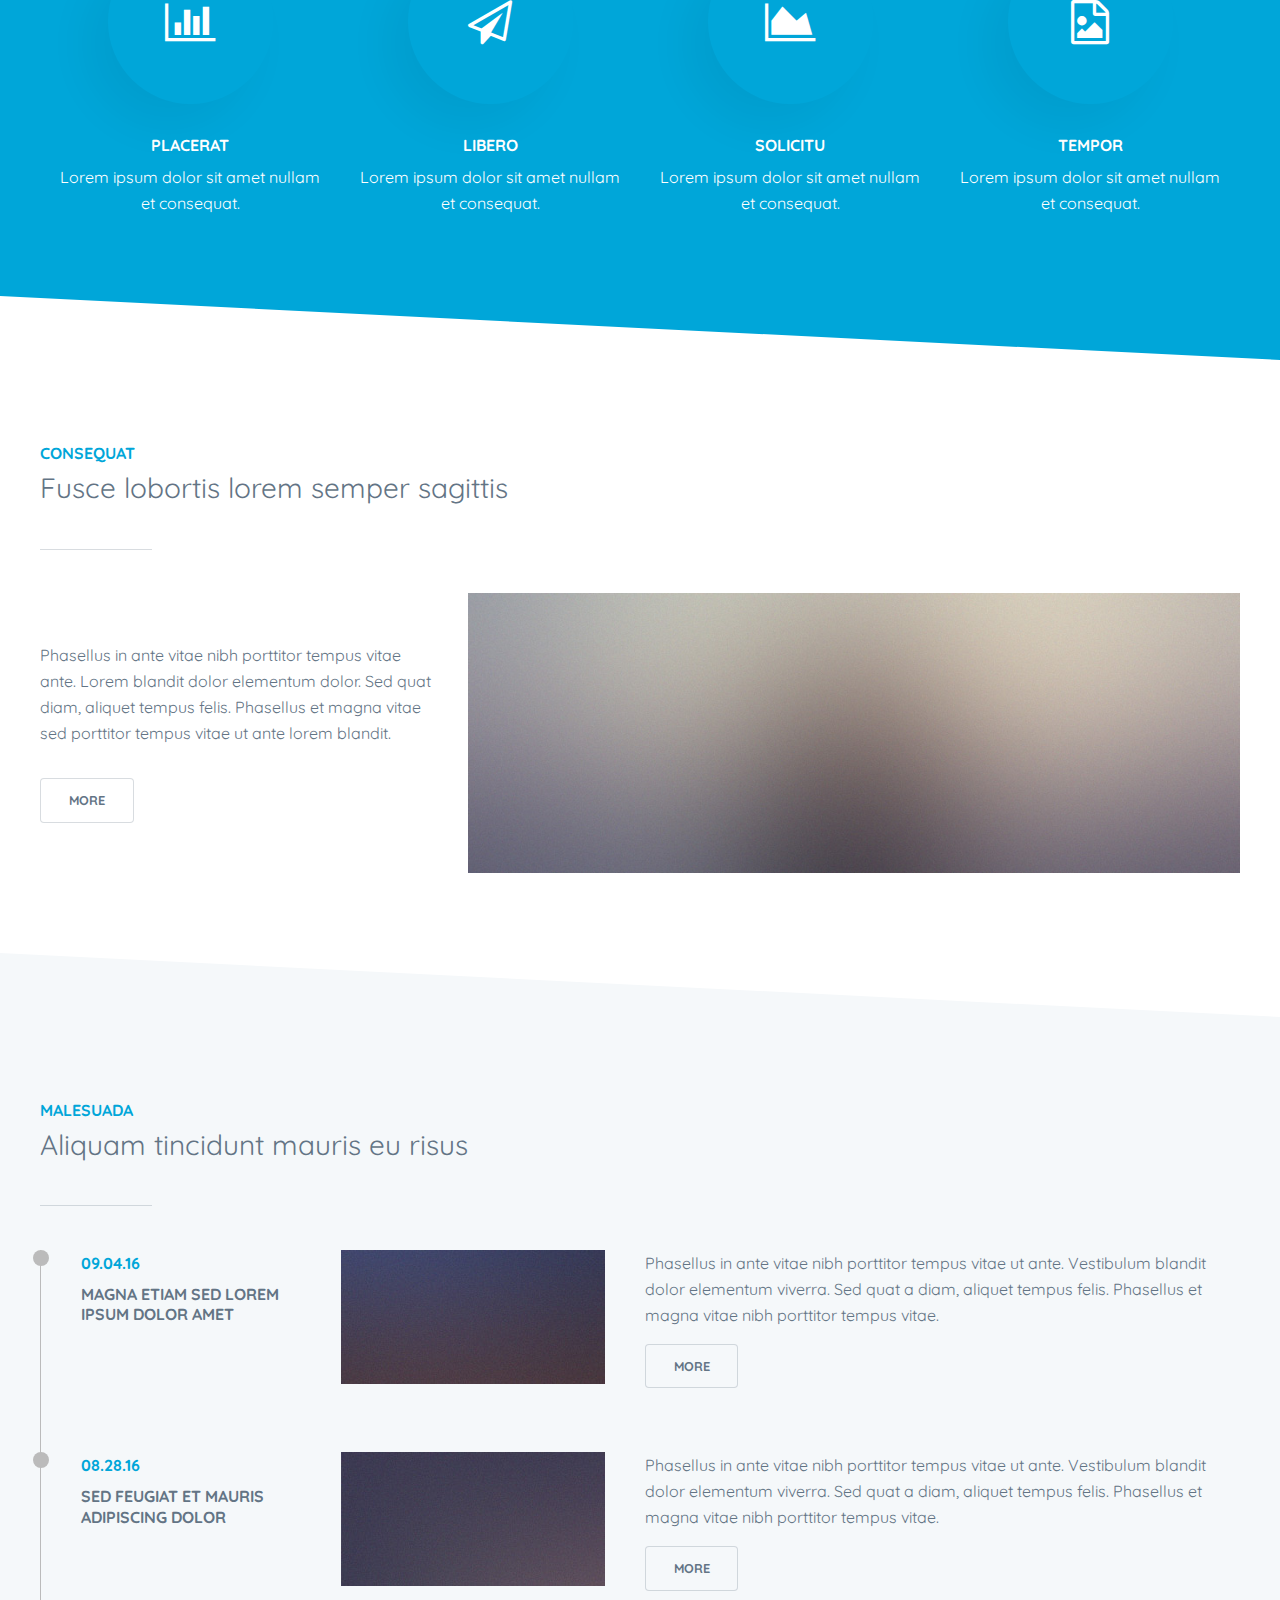
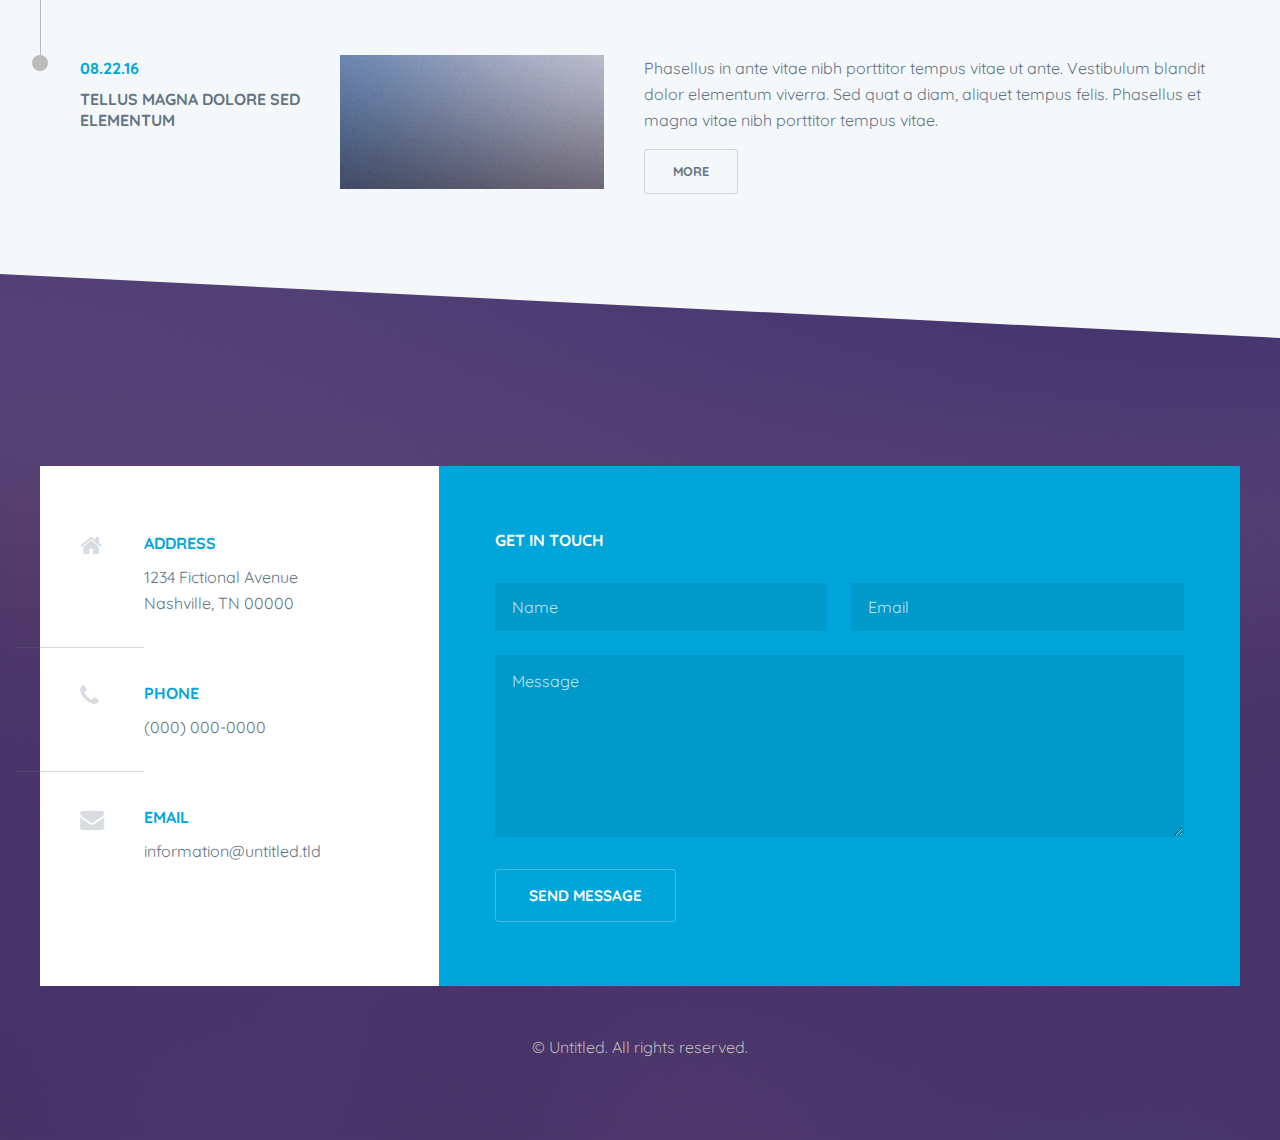
==== commit 5d05dea7: "index actualizado para testear la sincronizacion" ====
--- a/index.html
+++ b/index.html
@@ -64,10 +64,10 @@
 								</article>
 								<article>
 									<header class="major">
-										<p>Pumba</p>
+										<p>Pumba corregido</p>
 										<h2>Este es el nombre de mi perro favorito</h2>
 									</header>
-									<p>Phasellus in ante vitae nibh porttitor tempus vitae ut ante. Vestibulum blandit ex a elementum viverra. Sed quat diam, aliquet tempus felis nisl at lacus.</p>
+									<p>Correccion de error de typo tempus vitae ut ante. Vestibulum blandit ex a elementum viverra. Sed quat diam, aliquet tempus felis nisl at lacus.</p>
 									<ul class="actions">
 										<li><a href="#" class="button">Mas</a></li>
 									</ul>
